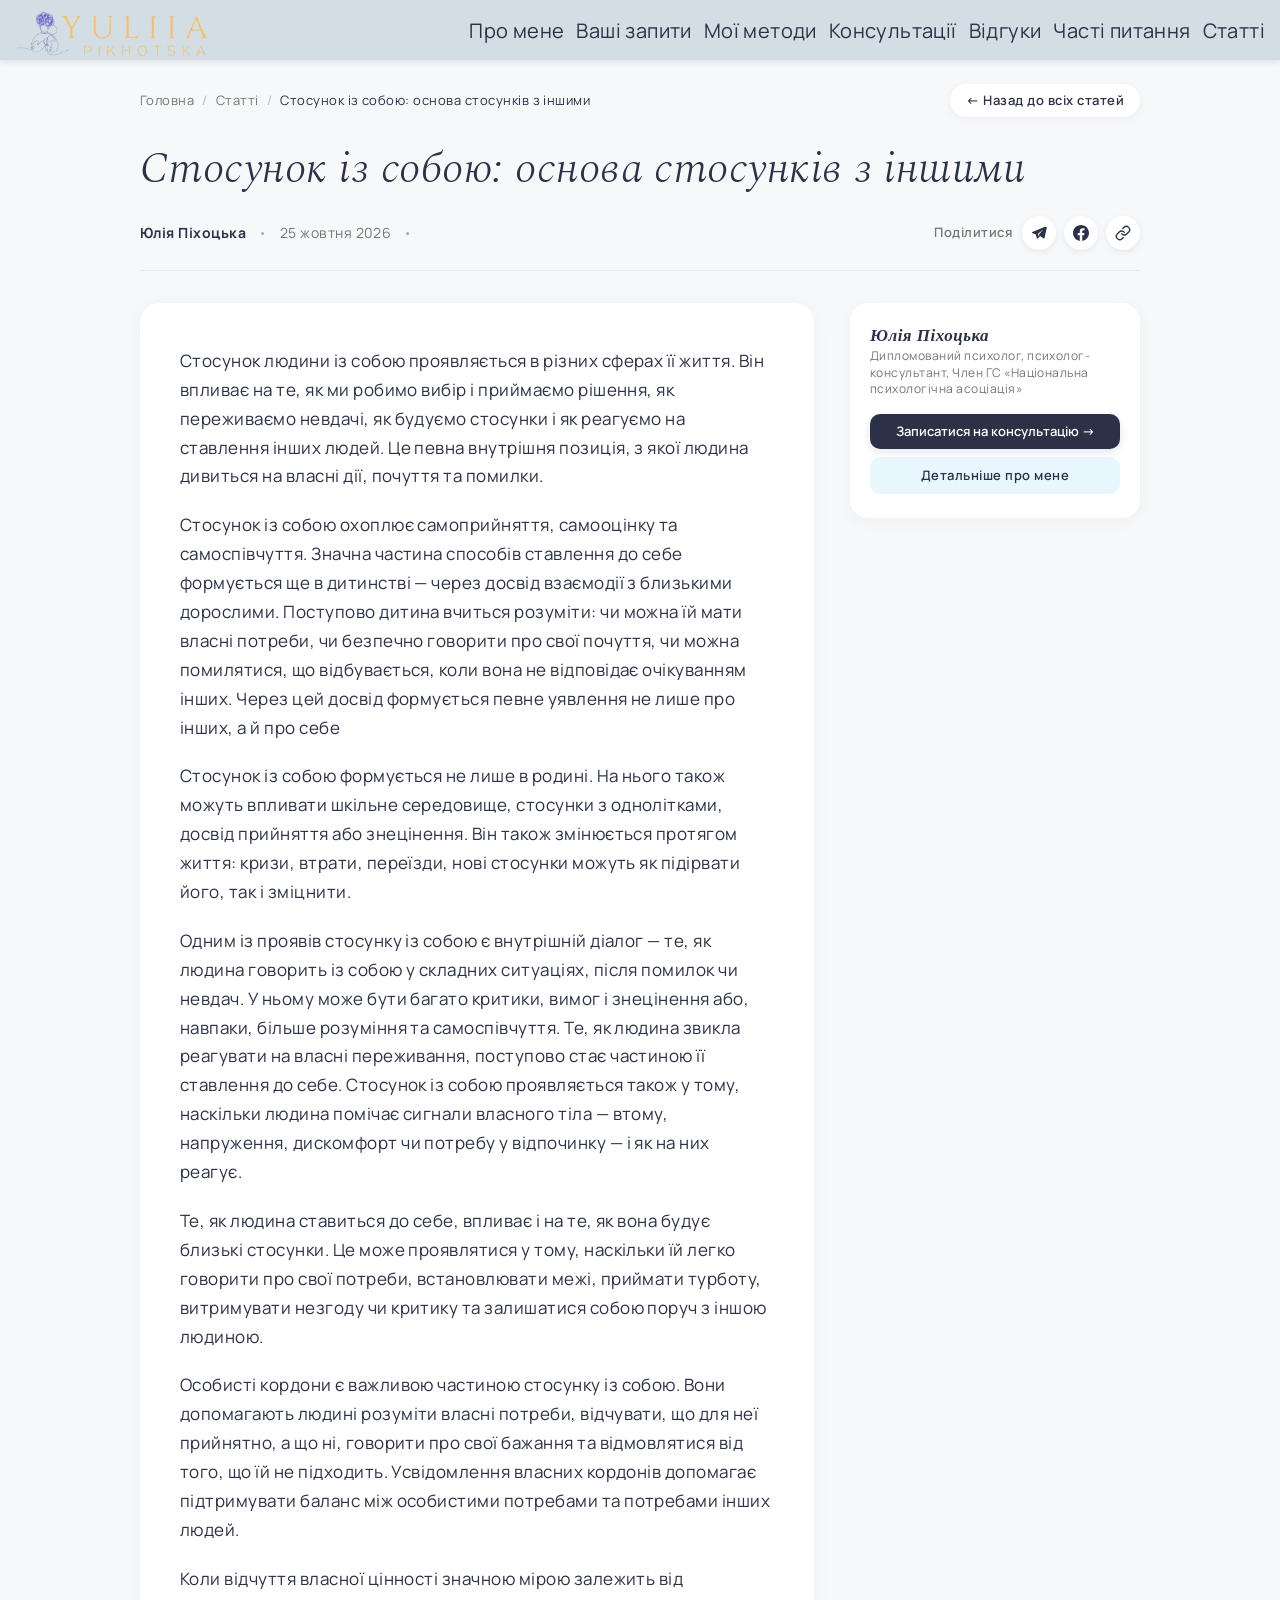
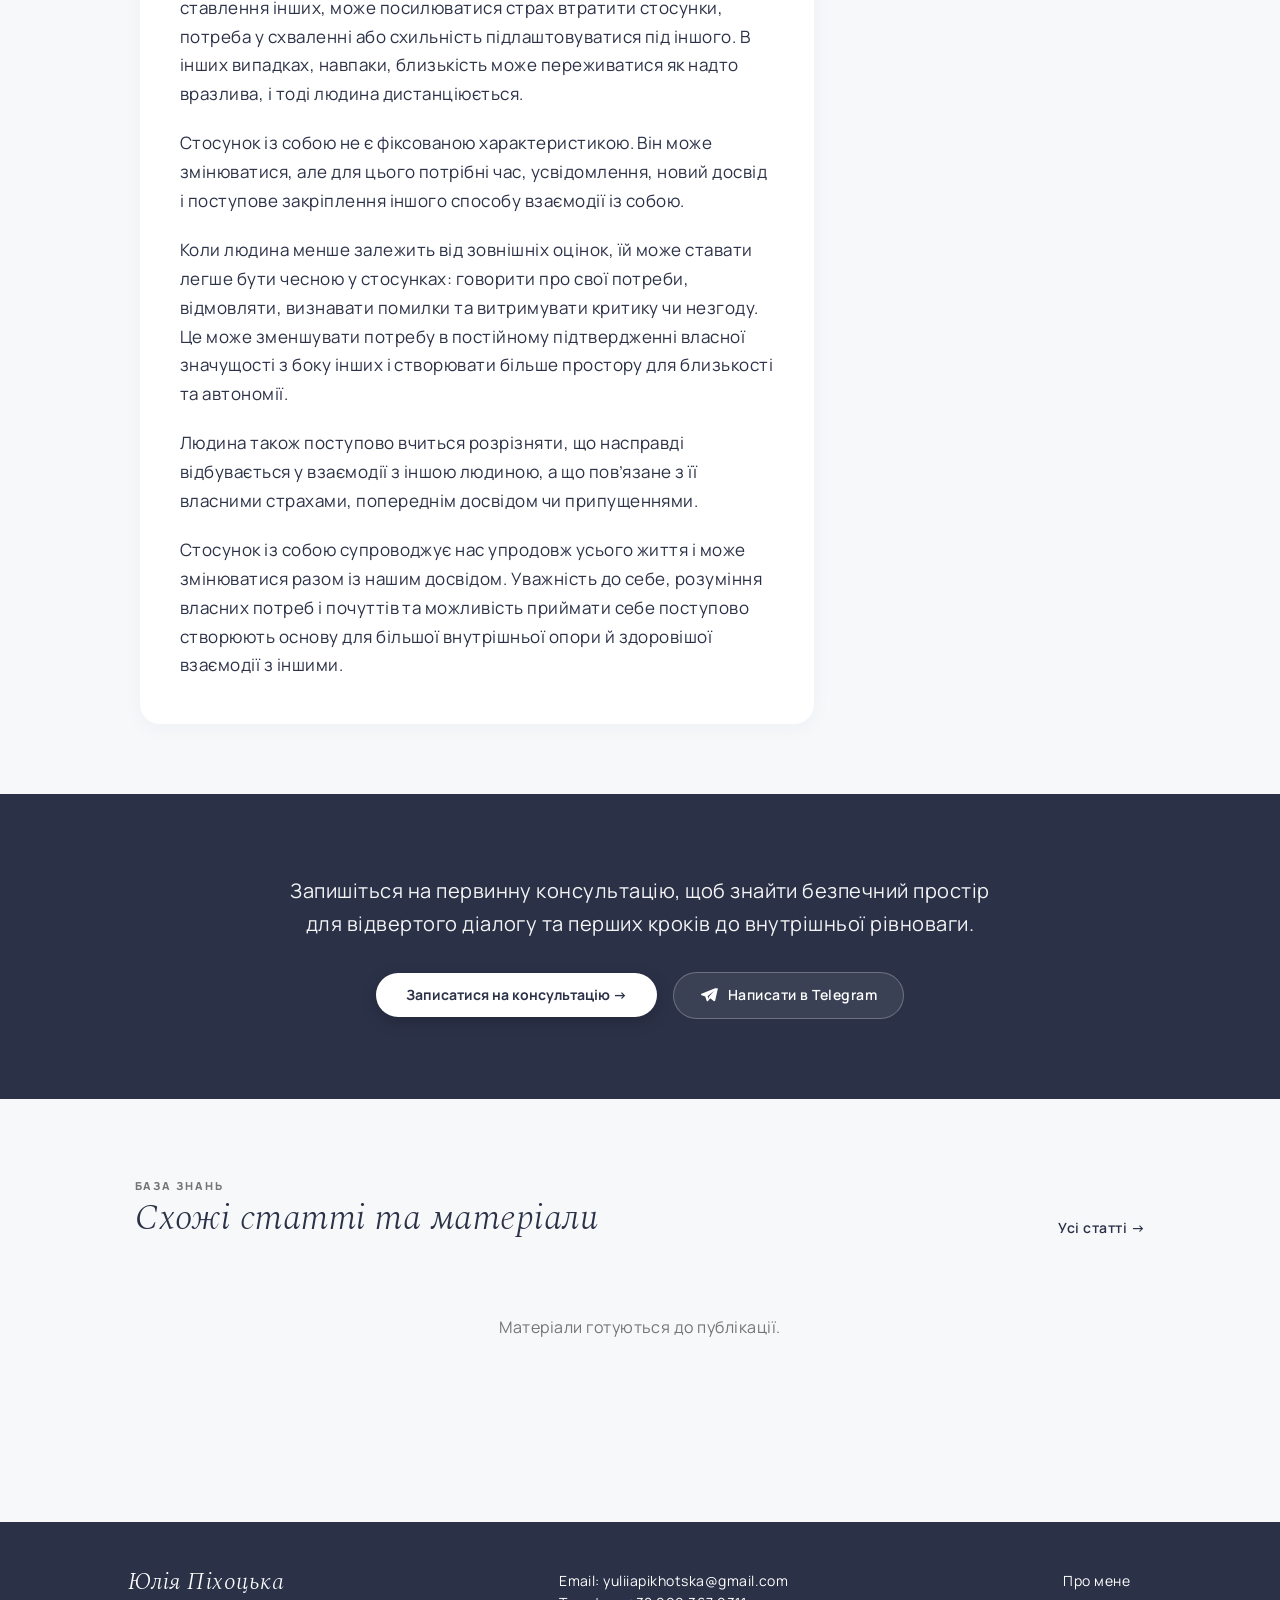
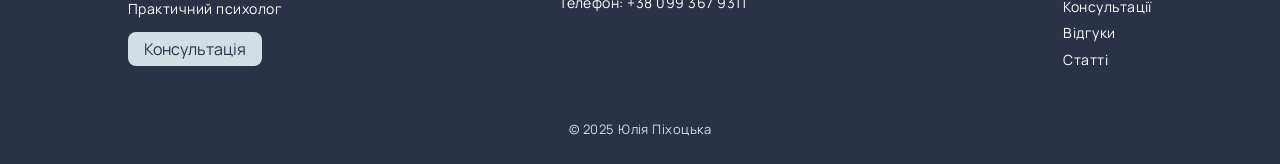
==== article.html @ 6ace75a3 "add article" ====
<!doctype html>
<html lang="uk">
  <head>
    <meta charset="UTF-8" />
    <meta http-equiv="X-UA-Compatible" content="IE=edge" />
    <meta name="viewport" content="width=device-width, initial-scale=1.0" />
    <meta name="color-scheme" content="light" />

    <title>Стаття | Психолог Юлія Піхоцька</title>
    <meta
      name="description"
      content="Корисні статті та практичні рекомендації від психолога-консультанта Юлії Піхоцької."
    />

    <link rel="icon" href="./favicon.png" />
    <link
      rel="preload"
      href="./fonts/Manrope-Regular.woff2"
      as="font"
      type="font/woff2"
      crossorigin
    />
    <link rel="stylesheet" href="./css/main.min.css?v=2" />
  </head>

  <body>
    <header class="page-header">
      <div class="container page-header__container">
        <a href="./index.html" class="logo page-header__logo">
          <picture>
            <source srcset="./images/logo.webp" type="image/webp" />
            <img src="./images/logo.png" alt="Логотип Психолог Юлія Піхоцька" height="50" />
          </picture>
        </a>
        <div class="menu-container" id="menu-container" data-menu>
          <nav class="main-nav">
            <ul class="main-nav__list">
              <li class="main-nav__item">
                <a href="./index.html#about" class="main-nav__link">Про мене</a>
              </li>
              <li class="main-nav__item">
                <a href="./index.html#requests" class="main-nav__link">Ваші запити</a>
              </li>
              <li class="main-nav__item">
                <a href="./index.html#methods" class="main-nav__link">Мої методи</a>
              </li>
              <li class="main-nav__item">
                <a href="./index.html#consultations" class="main-nav__link">Консультації</a>
              </li>
              <li class="main-nav__item">
                <a href="./index.html#reviews" class="main-nav__link">Відгуки</a>
              </li>
              <li class="main-nav__item">
                <a href="./index.html#faq" class="main-nav__link">Часті питання</a>
              </li>
              <li class="main-nav__item">
                <a href="./index.html#articles" class="main-nav__link main-nav__link--current"
                  >Статті</a
                >
              </li>
            </ul>
          </nav>
          <button type="button" class="header__contact-btn contactBtn" id="contactBtnMobile">
            Записатися на консультацію
          </button>
        </div>
      </div>
    </header>

    <main class="article-page">
      <div class="container">
        <div class="article-top-nav">
          <nav class="breadcrumbs" aria-label="Breadcrumb">
            <a href="./index.html">Головна</a>
            <span class="breadcrumbs__separator">/</span>
            <a href="./index.html#articles">Статті</a>
            <span class="breadcrumbs__separator">/</span>
            <span class="breadcrumbs__current" id="breadcrumbCurrent">Завантаження статті...</span>
          </nav>
          <a href="./index.html#articles" class="article-back-btn"> &larr; Назад до всіх статей </a>
        </div>

        <header class="article-header">
          <h1 class="article-page-title" id="articleTitle">Завантаження...</h1>

          <div class="article-header-meta">
            <div class="article-header-meta__left">
              <span class="article-header-meta__author">Юлія Піхоцька</span>
              <span class="article-header-meta__bullet" aria-hidden="true">•</span>
              <span class="article-header-meta__date" id="articleDate"></span>
              <span class="article-header-meta__bullet" aria-hidden="true">•</span>
              <span class="article-header-meta__read-time" id="articleReadTime"></span>
            </div>

            <div class="article-share">
              <span class="article-share__label">Поділитися</span>
              <div class="article-share__links">
                <a
                  href="#"
                  class="article-share__btn"
                  id="shareTelegram"
                  target="_blank"
                  rel="noopener noreferrer"
                  aria-label="Поділитися в Telegram"
                  data-tooltip="Telegram"
                >
                  <svg viewBox="0 0 32 32" fill="currentColor">
                    <path
                      d="M28.3 4.2c-.4-.4-1-.5-1.5-.3L2.7 13.8c-.6.2-.9.8-.9 1.4.1.6.5 1.1 1.1 1.3l6.4 2.2 2.5 7.6c.2.6.7 1 1.3 1 .2 0 .4 0 .6-.1.5-.2.8-.5 1-1l3.5-4.4 6.2 4.7c.3.2.7.4 1.1.4.2 0 .4 0 .6-.1.6-.3 1-.8 1-1.4l4.5-20.2c.1-.5 0-1.1-.3-1.4zm-14.7 14l11.4-9.8-9.4 11.2-.4 3.7-1.6-5.1z"
                    />
                  </svg>
                </a>
                <a
                  href="#"
                  class="article-share__btn"
                  id="shareFacebook"
                  target="_blank"
                  rel="noopener noreferrer"
                  aria-label="Поділитися у Facebook"
                  data-tooltip="Facebook"
                >
                  <svg viewBox="0 0 24 24" fill="currentColor">
                    <path
                      d="M24 12.073c0-6.627-5.373-12-12-12s-12 5.373-12 12c0 5.99 4.388 10.954 10.125 11.854v-8.385H7.078v-3.47h3.047V9.43c0-3.007 1.792-4.669 4.533-4.669 1.312 0 2.686.235 2.686.235v2.953H15.83c-1.491 0-1.956.925-1.956 1.874v2.25h3.328l-.532 3.47h-2.796v8.385C19.612 23.027 24 18.062 24 12.073z"
                    />
                  </svg>
                </a>
                <button
                  type="button"
                  class="article-share__btn"
                  id="shareCopyLink"
                  aria-label="Скопіювати посилання"
                  data-tooltip="Скопіювати посилання"
                >
                  <svg
                    viewBox="0 0 24 24"
                    fill="none"
                    stroke="currentColor"
                    stroke-width="2"
                    stroke-linecap="round"
                    stroke-linejoin="round"
                  >
                    <path d="M10 13a5 5 0 0 0 7.54.54l3-3a5 5 0 0 0-7.07-7.07l-1.72 1.71" />
                    <path d="M14 11a5 5 0 0 0-7.54-.54l-3 3a5 5 0 0 0 7.07 7.07l1.71-1.71" />
                  </svg>
                </button>
              </div>
            </div>
          </div>
        </header>

        <div class="article-hero-media" id="articleHeroMedia"></div>

        <div class="article-layout">
          <div class="article-content" id="articleBody">
            <p>Завантаження змісту...</p>
          </div>

          <aside class="article-sidebar">
            <div class="sidebar-widget sidebar-author">
              <h3 class="sidebar-author__title">Юлія Піхоцька</h3>
              <p class="sidebar-author__subtitle">
                Дипломований психолог, психолог-консультант, Член ГС «Національна психологічна
                асоціація»
              </p>
              <div class="sidebar-author__actions">
                <button type="button" class="sidebar-author__btn-primary contactBtn">
                  Записатися на консультацію &rarr;
                </button>
                <a href="./index.html#about" class="sidebar-author__btn-secondary">
                  Детальніше про мене
                </a>
              </div>
            </div>

            <div class="sidebar-widget sidebar-related">
              <h4 class="sidebar-related__heading">Вам також може бути цікаво:</h4>
              <ul class="sidebar-related__list" id="sidebarRelatedList"></ul>
            </div>
          </aside>
        </div>
      </div>

      <section class="article-cta-banner">
        <div class="container">
          <p class="article-cta-banner__text">
            Запишіться на первинну консультацію, щоб знайти безпечний простір для відвертого діалогу
            та перших кроків до внутрішньої рівноваги.
          </p>
          <div class="article-cta-banner__actions">
            <button type="button" class="article-cta-banner__btn-white contactBtn">
              Записатися на консультацію &rarr;
            </button>
            <a
              href="https://t.me/yuliiapikhotska"
              target="_blank"
              rel="noopener noreferrer"
              class="article-cta-banner__btn-telegram"
            >
              <svg viewBox="0 0 32 32">
                <path
                  d="M28.3 4.2c-.4-.4-1-.5-1.5-.3L2.7 13.8c-.6.2-.9.8-.9 1.4.1.6.5 1.1 1.1 1.3l6.4 2.2 2.5 7.6c.2.6.7 1 1.3 1 .2 0 .4 0 .6-.1.5-.2.8-.5 1-1l3.5-4.4 6.2 4.7c.3.2.7.4 1.1.4.2 0 .4 0 .6-.1.6-.3 1-.8 1-1.4l4.5-20.2c.1-.5 0-1.1-.3-1.4zm-14.7 14l11.4-9.8-9.4 11.2-.4 3.7-1.6-5.1z"
                />
              </svg>
              Написати в Telegram
            </a>
          </div>
        </div>
      </section>

      <section class="article-related-section">
        <div class="container">
          <div class="article-related-section__header">
            <div>
              <span class="article-related-section__tag">База знань</span>
              <h2 class="article-related-section__title">Схожі статті та матеріали</h2>
            </div>
            <a href="./index.html#articles" class="article-related-section__link">
              Усі статті &rarr;
            </a>
          </div>

          <div class="articles-grid" id="relatedArticlesGrid"></div>
        </div>
      </section>
    </main>

    <footer class="page-footer footer">
      <div class="footer__content">
        <div class="footer__info">
          <h2 class="footer__title">Юлія Піхоцька</h2>
          <p>Практичний психолог</p>
          <button type="button" class="contactBtn footer__btn">Консультація</button>
        </div>
        <div class="footer-contacts">
          <p>
            <span>Email: </span>
            <a target="_blank" href="mailto:yuliiapikhotska@gmail.com">yuliiapikhotska@gmail.com</a>
          </p>
          <p>
            <span>Телефон: </span>
            <a target="_blank" href="tel:+380993679311">+38 099 367 9311</a>
          </p>
        </div>
        <nav class="footer__nav">
          <ul>
            <li><a href="./index.html#about">Про мене</a></li>
            <li><a href="./index.html#consultations">Консультації</a></li>
            <li><a href="./index.html#reviews">Відгуки</a></li>
            <li><a href="./index.html#articles">Статті</a></li>
          </ul>
        </nav>
      </div>
      <div class="footer__bottom">
        <p>© 2025 Юлія Піхоцька</p>
      </div>
    </footer>

    <div class="modal is-hidden" id="contactModal">
      <div class="modal__content-wrapper">
        <span class="modal__close" id="contactClose">&times;</span>
        <form
          id="contactForm"
          class="form"
          action="https://formsubmit.co/yuliiapikhotska@gmail.com"
          method="POST"
        >
          <h2>
            Залиште, будь ласка, ваші дані. Я зв'яжусь з Вами найближчим часом для узгодження нашої
            зустрічі.
          </h2>

          <label for="name">Ім'я</label>
          <input type="text" id="name" name="name" required autofocus minlength="2" />

          <label for="tel">Телефон</label>
          <input
            type="tel"
            id="tel"
            name="tel"
            required
            pattern="^\+?\d{7,15}$"
            placeholder="+380..."
          />

          <label for="messenger">В якому месенджері вам зручно зв'язатися</label>
          <input type="text" id="messenger" name="messenger" />

          <label for="message">Повідомлення</label>
          <textarea id="message" name="message"></textarea>

          <input
            type="hidden"
            name="_subject"
            value="Нове повідомлення з сайту (зі сторінки статті)"
          />
          <input type="hidden" name="_captcha" value="false" />
          <input type="hidden" name="_template" value="table" />
          <input type="hidden" name="_next" value="https://yuliiapikhotska.com" />
          <input type="text" name="website" style="display: none" />
          <input type="hidden" id="ts" name="timestamp" />

          <button type="submit" id="contactSubmit">Відправити</button>
          <div id="formMessage" style="margin-top: 10px; color: green; display: none">
            Форма відправлена!
          </div>
        </form>
      </div>
    </div>

    <script type="module">
      import { initSingleArticlePage } from './js/articles.js';
      import './js/contactModal.js';

      document.addEventListener('DOMContentLoaded', () => {
        initSingleArticlePage();
      });
    </script>
  </body>
</html>
---- css/main.min.css ----
@font-face{font-family:"Manrope";font-style:normal;font-weight:400;src:url("../../fonts/Manrope/Manrope-Regular.woff2") format("woff2"),url("../../fonts/Manrope/Manrope-Regular.ttf") format("truetype");font-display:swap}@font-face{font-family:"Manrope";font-style:normal;font-weight:600;src:url("../../fonts/Manrope/Manrope-SemiBold.woff2") format("woff2"),url("../../fonts/Manrope/Manrope-SemiBold.ttf") format("truetype");font-display:swap}@font-face{font-family:"Manrope";font-style:normal;font-weight:700;src:url("../../fonts/Manrope/Manrope-Bold.woff2") format("woff2"),url("../../fonts/Manrope/Manrope-Bold.ttf") format("truetype");font-display:swap}@font-face{font-family:"Manrope";font-style:normal;font-weight:900;src:url("../../fonts/Manrope/Manrope-ExtraBold.woff2") format("woff2"),url("../../fonts/Manrope/Manrope-ExtraBold.ttf") format("truetype");font-display:swap}@font-face{font-family:"Spectral-LightItalic";font-style:italic;font-weight:300;src:url("../../fonts/Spectral/Spectral-LightItalic.woff2") format("woff2"),url("../../fonts/Spectral/Spectral-LightItalic.ttf") format("truetype");font-display:swap}/*! modern-normalize v1.1.0 | MIT License | https://github.com/sindresorhus/modern-normalize */*,::before,::after{box-sizing:border-box}html{-moz-tab-size:4;-o-tab-size:4;tab-size:4}html{line-height:1.15;-webkit-text-size-adjust:100%}body{margin:0}body{font-family:system-ui,-apple-system,"Segoe UI",Roboto,Helvetica,Arial,sans-serif,"Apple Color Emoji","Segoe UI Emoji"}hr{height:0;color:inherit}abbr[title]{-webkit-text-decoration:underline dotted;text-decoration:underline dotted}b,strong{font-weight:bolder}code,kbd,samp,pre{font-family:ui-monospace,SFMono-Regular,Consolas,"Liberation Mono",Menlo,monospace;font-size:1em}small{font-size:80%}sub,sup{font-size:75%;line-height:0;position:relative;vertical-align:baseline}sub{bottom:-0.25em}sup{top:-0.5em}table{text-indent:0;border-color:inherit}button,input,optgroup,select,textarea{font-family:inherit;font-size:100%;line-height:1.15;margin:0}button,select{text-transform:none}button,[type=button],[type=reset],[type=submit]{-webkit-appearance:button;-moz-appearance:button;appearance:button}::-moz-focus-inner{border-style:none;padding:0}:-moz-focusring{outline:1px dotted ButtonText}:-moz-ui-invalid{box-shadow:none}legend{padding:0}progress{vertical-align:baseline}::-webkit-inner-spin-button,::-webkit-outer-spin-button{height:auto}[type=search]{-webkit-appearance:textfield;-moz-appearance:textfield;appearance:textfield;outline-offset:-2px}::-webkit-search-decoration{-webkit-appearance:none}::-webkit-file-upload-button{-webkit-appearance:button;font:inherit}summary{display:list-item}:root{color-scheme:light;background-color:#fff;filter:none !important}body{color:#2b3147;background-color:#f6f8fa;font-family:"Manrope","Arial",sans-serif;font-size:16px;letter-spacing:.03em;box-sizing:border-box;line-height:1.3}h1,h2,h3,h4,h5,h6,p,ul{margin-top:0;margin-bottom:0}h2,h3,h4,h5,h6{font-family:"Spectral","Georgia",serif;font-weight:300;line-height:1;font-style:italic}img{display:block;max-width:100%;height:auto}section{scroll-margin-top:60px}ul,ol,li{list-style:none;margin:0;padding:0}@media(prefers-color-scheme: dark){.hero-section__title,.hero-section__subtitle{color:#fff;text-shadow:0 4px 24px rgba(42,0,0,.3)}:root{color:#fff;background-color:#333}}.section-video .consultation-prices,.main-nav__list{padding:0;margin:0;list-style:none;display:flex;gap:30px}.main-nav__link,.logo{margin-top:0;margin-bottom:0;text-decoration:none}.container{min-width:320px;max-width:100%;padding-left:15px;padding-right:15px;margin:0 auto}@media screen and (min-width: 480px){.container{width:480px}}@media screen and (min-width: 768px){.container{width:768px}}@media screen and (min-width: 1200px){.container{width:1200px}}@media screen and (min-width: 1440px){.container{width:1440px}}.logo{font-weight:700;color:#2b3147}.logo--dark{color:#2b3147}.logo--white{color:#fff}.button{display:flex;justify-content:center;align-items:center;margin:0 auto;box-shadow:0px 4px 4px rgba(0,0,0,.15);border:none;border-radius:4px;font-family:inherit;font-weight:700;font-size:16px;line-height:1.88;letter-spacing:.06em;cursor:pointer;transition:background-color 250ms cubic-bezier(0.4, 0, 0.2, 1)}.page-header{position:sticky;top:0;left:0;height:60px;background:#d3dee4;border-bottom:1px solid #d3dee4;box-shadow:0 2px 8px rgba(0,0,0,.1);z-index:100}.page-header__container{display:flex;justify-content:center;align-items:center;justify-content:space-around}@media screen and (min-width: 1200px){.page-header__container{justify-content:space-between}}.page-header__logo{padding-top:8px;padding-bottom:2px}.page-header__logo img{height:40px;width:auto}@media screen and (min-width: 768px){.page-header__logo img{height:40px}}@media screen and (min-width: 1200px){.page-header__logo img{height:52px}}@media screen and (max-width: 800px){.menu-button{border:none;background-color:rgba(0,0,0,0);z-index:2;cursor:pointer}.menu-button.is-open{position:absolute;top:10px;right:15px}.menu-button__icon-cross{display:none}.menu-button.is-open .menu-button__icon-cross{display:block}.menu-button.is-open .menu-button__icon-cross:hover{fill:#2b3147}.menu-button.is-open .menu-button__icon-burger{display:none}.menu-container{display:none;position:absolute;top:0;left:0;width:100%;z-index:1;padding:48px 40px;background-color:#fff;flex-direction:column;align-items:flex-start}.menu-container.is-open{display:flex}.menu-container .main-nav__list{flex-direction:column;margin-bottom:50px}.page-header__container{justify-content:space-between}}@media screen and (min-width: 801px){.page-header .menu-button{display:none}.menu-container{display:flex !important;display:flex;justify-content:center;align-items:center}}.main-nav__list{flex-direction:column;gap:20px;margin-bottom:200px}@media screen and (min-width: 768px){.main-nav__list{flex-direction:row;gap:12px;margin-bottom:0}}.main-nav__item{position:relative}.main-nav__link{color:#757575;font-weight:500;font-size:20px;line-height:1.17;letter-spacing:.02em;color:#2b3147}@media screen and (min-width: 768px){.main-nav__link{display:block;padding-top:16px;padding-bottom:16px;font-weight:500;font-size:14px;line-height:1.14}}@media screen and (min-width: 1200px){.main-nav__link{font-size:18px}}@media screen and (min-width: 1140px){.main-nav__link{font-size:20px}}.main-nav__link:hover,.main-nav__link:focus{text-decoration:underline}.lang-switch{display:inline-flex;margin-left:12px;border-radius:12px;overflow:hidden;border:1px solid #fff;box-shadow:0 4px 6px rgba(0,0,0,.1),0 2px 4px rgba(0,0,0,.06);font-size:.8rem;background-color:#d3dee4}.lang-switch button{flex:1;padding:4px 8px;background-color:rgba(0,0,0,0);border:none;cursor:pointer;transition:all .2s;color:#757575}.lang-switch button:hover,.lang-switch button:focus{background-color:#d3dee4;color:#fff}.lang-switch button.active{background-color:#fff;color:#d3dee4;box-shadow:inset 0 2px 4px rgba(0,0,0,.2)}.page-header__container{display:flex;align-items:center;justify-content:space-between;width:100%}@media screen and (max-width: 767.5px){.page-header__container{justify-content:space-between}}.header__contact-btn{width:100%;padding:12px 18px;margin-bottom:20px;background-color:#d3dee4;color:#2b3147;border:1px solid #d3dee4;font-size:18px;font-weight:600;text-align:center;border:none;border-radius:6px;cursor:pointer;transition:background-color .3s ease}.header__contact-btn:hover,.header__contact-btn:focus{outline:1px solid #003a79}.header__contact-btn:active{transform:translateY(0)}@media screen and (min-width: 801px){.header__contact-btn{display:none}}.section{padding-top:36px;padding-bottom:36px}.section--background{background-color:#d3dee4}@media screen and (min-width: 768px){.section{padding-top:60px;padding-bottom:60px}}@media screen and (min-width: 1440px){.section{padding-top:90px;padding-bottom:90px}}.section__title{font-family:"Spectral-LightItalic",serif;margin-bottom:12px;color:#2b3147;font-weight:300;font-style:italic;font-size:28px;line-height:1;text-align:center}@media screen and (min-width: 480px){.section__title{font-size:30px}}@media screen and (min-width: 768px){.section__title{font-size:32px}}@media screen and (min-width: 980px){.section__title{font-size:36px}}@media screen and (min-width: 1024px){.section__title{font-size:44px}}@media screen and (min-width: 1440px){.section__title{font-size:48px}}.section__title--hidden{position:absolute;white-space:nowrap;width:1px;height:1px;overflow:hidden;border:0;padding:0;clip:rect(0 0 0 0);clip-path:inset(50%);margin:-1px}.section__subtitle{margin-bottom:16px;font-size:16px;line-height:1.5;text-align:center}@media screen and (min-width: 768px){.section__subtitle{font-size:18px;margin-bottom:24px}}@media screen and (min-width: 1440px){.section__subtitle{font-size:20px;margin-bottom:32px}}.hero-section{position:relative;background-color:#d3dee4;overflow:hidden}.hero-section .container{position:relative;display:flex;flex-direction:column;align-items:center;justify-content:center;text-align:center;width:100%;margin:0 auto;padding:0}.hero-section .hero-section__content{position:static;top:auto;left:auto;transform:none;padding:1rem 1.5rem;z-index:2;width:100%;max-width:90%;text-align:center;margin:0 auto 1.5rem}.hero-section .hero-section__content .hero-section__title{font-size:1rem;font-weight:700;line-height:1.1;margin-bottom:.5rem}.hero-section .hero-section__content .hero-section__subtitle{font-family:"Manrope",sans-serif;font-size:.9rem;line-height:1.2}@media(min-width: 480px){.hero-section .hero-section__content{width:90%}.hero-section .hero-section__content .hero-section__title{font-size:1.2rem}.hero-section .hero-section__content .hero-section__subtitle{font-size:1rem}}@media(min-width: 768px){.hero-section .hero-section__content{position:absolute;top:50%;left:0%;transform:translate(0, -50%);width:55%;padding:1.5rem;text-align:left;margin:0}.hero-section .hero-section__content .hero-section__title{font-size:1.5rem;margin-bottom:1rem}.hero-section .hero-section__content .hero-section__subtitle{font-size:1rem}}@media(min-width: 1024px){.hero-section .hero-section__content{width:50%}.hero-section .hero-section__content .hero-section__title{font-size:1.75rem;margin-bottom:1rem}.hero-section .hero-section__content .hero-section__subtitle{font-size:1.25rem}}@media(min-width: 1200px){.hero-section .hero-section__content{width:45%}.hero-section .hero-section__content .hero-section__title{font-size:2rem;margin-bottom:1rem}.hero-section .hero-section__content .hero-section__subtitle{font-size:1.5rem}}@media(min-width: 1440px){.hero-section .hero-section__content{left:2%}.hero-section .hero-section__content .hero-section__title{font-size:2.8rem;margin-bottom:1rem}.hero-section .hero-section__content .hero-section__subtitle{font-size:2rem}}@media(min-width: 1920px){.hero-section .hero-section__content{width:45%;left:2%;padding:3rem}.hero-section .hero-section__content .hero-section__title{font-size:3.5rem}.hero-section .hero-section__content .hero-section__subtitle{font-size:2.5rem}}.hero-section .hero-section__image-wrapper{position:relative;max-width:100%;margin:0 auto;flex-shrink:0;z-index:1;width:100%}@media(min-width: 480px)and (max-width: 767px){.hero-section .hero-section__image-wrapper{width:480px}}.hero-section .hero-section__image-wrapper img{display:block;width:100%;height:auto;-o-object-fit:contain;object-fit:contain;transition:transform .5s ease}.hero-section .hero-section__image-wrapper:hover img{transform:scale(1.03)}@media(min-width: 768px){.hero-section .hero-section__image-wrapper img{border-radius:0}}.hero-section .hero-section__actions{display:flex;flex-direction:column;align-items:center;gap:12px;margin-top:1.5rem}@media(min-width: 768px){.hero-section .hero-section__actions{flex-direction:row;flex-wrap:wrap;justify-content:flex-start;gap:16px;margin-top:2.5rem}}.hero-section .hero-section__btn{display:inline-flex;align-items:center;justify-content:center;padding:.8rem 2rem;font-size:1rem;font-weight:700;line-height:1.2;border-radius:8px;white-space:nowrap;border:2px solid rgba(0,0,0,0);cursor:pointer;transition:all .5s ease;text-decoration:none;width:100%}@media(min-width: 768px){.hero-section .hero-section__btn{width:auto;padding:12px 24px}}.hero-section .hero-section__btn:not(.hero-section__btn--secondary){background-color:#2b3147;color:#fff;border-color:#2b3147}.hero-section .hero-section__btn:not(.hero-section__btn--secondary):hover{background-color:#003a79;border-color:#003a79}.hero-section .hero-section__btn--secondary{background-color:rgba(0,0,0,0);color:#2b3147;border-color:#2b3147}.hero-section .hero-section__btn--secondary:hover{background-color:#003a79;color:#fff;border-color:#003a79}#contactModal{display:none;position:fixed;z-index:1001;left:0;top:0;width:100%;height:100%;background-color:rgba(0,0,0,.2);justify-content:center;align-items:center}.modal.show{display:flex !important}.modal__content-wrapper{background:#fff;border-radius:10px;max-width:500px;width:90%;padding:30px;position:relative;box-shadow:0 5px 25px rgba(0,0,0,.2);max-height:90vh;overflow-y:auto}#contactClose{position:absolute;top:15px;right:20px;font-size:28px;font-weight:bold;cursor:pointer;color:#2b3147}#contactClose:hover{color:#2b3147}.form label{display:block;margin-top:15px;margin-bottom:5px;font-weight:500;color:#757575}.form input,.form textarea{display:block;width:100%;padding:10px;font-size:14px;border:1px solid #d3dee4;border-radius:6px;box-sizing:border-box;background-color:#f6f8fa;color:#2b3147}.form input:focus,.form textarea:focus{border-color:#add8fb;outline:none;background-color:#e8f6fe}.form textarea{min-height:80px;resize:vertical}.form button[type=submit]{display:block;margin:0 auto;margin-top:20px;min-width:250px;min-height:48px;padding:10px 18px;background-color:#2b3147;color:#fff;border:none;font-size:15px;border-radius:6px;cursor:pointer;transition:all .3s ease}.form button[type=submit]:hover{background-color:#add8fb;color:#2b3147}.form h2{font-size:18px;margin-bottom:20px;color:#2b3147}#goal{padding:60px 20px;text-align:center;color:#2b3147}#goal .goal-wrapper{display:flex;flex-direction:column;align-items:center;justify-content:center;gap:20px}@media screen and (min-width: 768px){#goal .goal-wrapper .goal-title{-moz-text-align-last:left;text-align-last:left}}#goal .goal-wrapper .goal-text-wrapper{padding:2rem;max-width:90%;margin:0 auto;text-align:center;backdrop-filter:blur(6px);color:#2b3147;border-radius:16px;z-index:2}#goal .goal-wrapper .goal-text{font-size:16px;line-height:1.6}#goal .goal-wrapper .goal-photo{width:100%;max-width:500px;aspect-ratio:2/3;-o-object-fit:cover;object-fit:cover;border-radius:12px;transition:opacity .6s ease,transform .3s ease}#goal .goal-wrapper .goal-photo:hover{transform:scale(1.05)}@media screen and (min-width: 768px){#goal{padding:80px 20px}#goal .goal-wrapper{flex-direction:row;align-items:center;justify-content:space-between;gap:40px}#goal .goal-wrapper .goal-text{text-align:left;font-size:18px}#goal .goal-wrapper .goal-photo{max-width:45%}}@media screen and (min-width: 1200px){#goal{padding:100px 40px}#goal .goal-wrapper{gap:60px}#goal .goal-wrapper .goal-text{font-size:20px}#goal .goal-wrapper .goal-photo{max-width:40%}}#about{color:#2b3147;text-align:center;background-color:#d3dee4}@media screen and (min-width: 768px){#about{background-size:100%}}#about .container{background:linear-gradient(#d3dee4 15%, rgba(211, 222, 228, 0) 50%),url("/images/IMG_4400.JPG");background-repeat:no-repeat;background-position:center center;background-size:cover;min-height:500px}#about p{margin-bottom:16px}#about .about-wrapper{display:flex;justify-content:center}#about .about-list{text-align:left;max-width:800px;margin:0 auto;padding:60px 0}#about .about-list__item{position:relative;background:linear-gradient(90deg, #d3dee4 30%, rgba(211, 222, 228, 0.5));backdrop-filter:blur(3px);border-left:6px solid #add8fb;padding:24px;border-radius:10px;margin-bottom:24px;box-shadow:0 2px 8px rgba(0,40,100,.05);transition:transform .25s ease,box-shadow .25s ease}#about .about-list__item .bold{font-weight:900}#about .about-list__item:hover{transform:translateY(-3px);box-shadow:0 6px 16px rgba(0,40,100,.08)}#about .about-list__item::before{content:"";position:absolute;left:15px;top:50%;transform:translateY(-50%);width:22px;height:22px;color:#d3dee4}.carousel{position:relative;overflow:hidden;width:100%;margin-top:2rem}@media screen and (min-width: 1200px){.carousel{width:80%;margin:0 auto}}.carousel__track-container{overflow:hidden}.carousel__track{display:flex;transition:transform .6s ease;padding:0}.carousel__item{flex:0 0 100%;display:flex;justify-content:center;align-items:center;padding:15px;background:rgba(211,222,228,.5);border-radius:12px}.carousel__item img{width:100%;height:auto;max-height:500px;-o-object-fit:contain;object-fit:contain;aspect-ratio:attr(width)/attr(height);border-radius:8px;transition:transform .4s ease}.carousel__item img:hover{transform:scale(1.05)}.carousel__btn{position:absolute;top:50%;transform:translateY(-50%);background:rgba(211,222,228,.5);border:none;font-size:2rem;padding:.3em .5em;cursor:pointer;border-radius:50%;z-index:2;transition:background .3s ease,transform .2s ease}.carousel__btn:hover{background:#d3dee4;transform:scale(1.1)}.carousel__btn.prev{left:10px}.carousel__btn.next{right:10px}.carousel__item{flex:0 0 100%;min-width:100%}@media(min-width: 980px){.carousel__item{flex:0 0 50%}}@media(min-width: 1440px){.carousel__item{flex:0 0 33.33%}}#requests{color:#2b3147;text-align:center}#requests .container{margin:0 auto;padding:0 20px}#requests .requests-list{display:grid;grid-template-columns:1fr;gap:18px;text-align:left;max-width:900px;margin:0 auto}@media screen and (min-width: 900px){#requests .requests-list{grid-template-columns:1fr 1fr;gap:20px 24px}}#requests .requests-list__item{position:relative;background:hsla(0,0%,100%,.75);border-left:6px solid #add8fb;padding:18px 20px;border-radius:10px;box-shadow:0 2px 8px rgba(0,40,100,.1);transition:transform .25s ease,box-shadow .25s ease;display:flex;align-items:center;width:100%;max-width:450px;min-height:60px;margin:0 auto}#requests .requests-list__item:hover{transform:translateY(-3px);box-shadow:0 6px 16px rgba(0,40,100,.08)}#requests .requests-list__item .requests-list__icon{position:absolute;left:15px;top:50%;transform:translateY(-50%)}#requests .requests-list__item .requests-list__inscription{font-size:16px;line-height:1.6;color:#2b3147}#methods{color:#fff;background-color:#2b3147;text-align:center}#methods .container{max-width:900px;margin:0 auto;padding:0 20px}#methods .section__title{color:#fff}#methods .methods-list{display:grid;grid-template-columns:1fr;gap:18px;text-align:left;max-width:900px;margin:0 auto}@media screen and (min-width: 900px){#methods .methods-list{grid-template-columns:1fr 1fr;gap:20px 24px}}#methods .methods-list__item{position:relative;display:flex;align-items:center;gap:14px;background:#fff;border-left:6px solid #add8fb;padding:18px 20px;border-radius:10px;box-shadow:0 2px 8px rgba(0,40,100,.05);transition:transform .25s ease,box-shadow .25s ease;width:100%;max-width:450px;margin:0 auto}#methods .methods-list__item:hover{transform:translateY(-3px);box-shadow:0 6px 16px rgba(0,40,100,.08)}#methods .methods-list__item span{font-size:16px;line-height:1.6;color:#2b3147}.section-video{text-align:center;padding:60px 0}.section-video .video-wrapper{max-width:900px;margin:0 auto 40px;border-radius:12px;overflow:hidden;box-shadow:0 6px 18px rgba(0,0,0,.1)}.section-video .video-wrapper iframe{width:100%;height:500px;border:none}.section-video .consultation-block{max-width:700px;margin:0 auto}.section-video .consultation-prices{display:flex;flex-direction:column;gap:12px}.section-video .consultation-prices__item{display:flex;justify-content:space-between;border-radius:10px;padding:8px 12px;font-size:18px;transition:all .3s ease}.section-video .consultation-prices__item span{color:#2b3147}.section-video .consultation-prices__item strong{color:#2b3147;font-size:20px}@media screen and (max-width: 768px){.section-video .video-wrapper iframe{height:300px}.section-video .consultation-title{font-size:28px !important}.section-video .consultation-prices__item{flex-direction:column;align-items:center;text-align:center;gap:8px}}.contact-box{margin:40px auto;border-radius:12px;text-align:center}.contact-box .contact-text{font-size:20px;font-weight:700;margin-bottom:20px}.contact-box .contactBtn{display:inline-flex;align-items:center;width:100%;max-width:280px;min-height:60px;gap:8px;margin:0 auto 20px;padding:12px 20px;background:linear-gradient(180deg, #ffffff 0%, #d3dee4 50%, #ffffff 100%);color:#2b3147;font-size:14px;font-weight:700;text-align:center;border:1px solid #2b3147;border-radius:8px;cursor:pointer;transition:background .3s ease,color .3s ease}.contact-box .contactBtn:hover{background:#003a79;color:#fff}@media screen and (min-width: 480px){.contact-box .contactBtn{max-width:350px;font-size:18px}}@media screen and (min-width: 768px){.contact-box .contactBtn{max-width:350px;font-size:18px}}@media screen and (min-width: 1440px){.contact-box .contactBtn{margin-bottom:30px}}.contact-box .contact-links{display:flex;flex-direction:column;gap:8px}@media screen and (min-width: 1200px){.contact-box .contact-links{flex-direction:row;justify-content:center;gap:20px}}.contact-box .contact-link{display:flex;align-items:center;justify-content:flex-start;width:100%;max-width:280px;gap:8px;margin:10px auto;padding:12px;border-radius:8px;font-size:16px;font-weight:700;text-decoration:none;color:#fff;transition:all .3s ease}@media screen and (min-width: 480px){.contact-box .contact-link{max-width:350px;font-size:18px}}@media screen and (min-width: 768px){.contact-box .contact-link{padding:12px 20px;font-size:18px;max-width:350px}}@media screen and (min-width: 1440px){.contact-box .contact-link{margin:0}}.contact-box .contact-link.whatsapp{background:#25d366}.contact-box .contact-link.whatsapp:hover{background:#1da851}.contact-box .contact-link.telegram{background:#08c}.contact-box .contact-link.telegram:hover{background:#0077b3}.contact-box .contact-link.phone{background:#4a6fa5}.contact-box .contact-link.phone:hover{background:#3a5782}.contact-box .contact-link.instagram{background:linear-gradient(135deg, #a85ca8, #d76d77, #f3a183)}.contact-box .contact-link.instagram:hover{filter:brightness(1.08)}.youtube-facade{position:relative;width:100%;max-width:800px;margin:0 auto 60px;cursor:pointer;overflow:hidden;border-radius:12px;background:#2b3147}.youtube-facade img{width:100%;height:auto;display:block;filter:brightness(0.8);transition:filter .3s}.youtube-facade:hover img{filter:brightness(1)}.youtube-wrapper{position:relative;width:100%;padding-top:56.25%;overflow:hidden}.youtube-wrapper img,.youtube-wrapper iframe{position:absolute;top:0;left:0;width:100%;height:100%;-o-object-fit:cover;object-fit:cover}.play-button{position:absolute;top:50%;left:50%;transform:translate(-50%, -50%);font-size:2rem;background:rgba(0,0,0,.5);border:none;color:#fff;cursor:pointer;border-radius:50%;padding:.5rem .7rem}.play-button:hover{background:#d3dee4;color:#2b3147}.section-reviews{background-color:#2b3147}.section-reviews .section__title{color:#fff}.reviews-carousel{position:relative;overflow:hidden;width:100%;max-width:700px;margin:0 auto}.reviews-carousel .reviews-track{display:flex;transition:transform .6s ease;transform:translateX(0)}.reviews-carousel .review-card{display:flex;justify-content:center;align-items:center;flex:0 0 100%;height:360px;padding:12px;text-align:center;color:#fff;border-radius:10px;overflow:hidden;box-shadow:0 4px 8px rgba(0,0,0,.1)}@media(min-width: 420px){.reviews-carousel .review-card{height:300px}}.reviews-carousel .review-card__text{display:block;margin:0 auto;width:95%;font-size:16px;font-style:italic;margin-bottom:10px;line-height:1.2}@media(min-width: 420px){.reviews-carousel .review-card__text{width:360px}}@media(min-width: 768px){.reviews-carousel .review-card__text{width:420px;font-size:18px}}.reviews-carousel .nav{position:absolute;bottom:2%;transform:translateY(-50%);background:rgba(0,0,0,.4);color:#fff;border:none;font-size:2rem;cursor:pointer;padding:5px 10px;border-radius:5px;transition:background .3s}@media(min-width: 768px){.reviews-carousel .nav{top:50%;bottom:auto;transform:translateY(-50%)}}.reviews-carousel .nav:hover{background:rgba(0,0,0,.7)}.reviews-carousel .nav.prev{left:10px}.reviews-carousel .nav.next{right:10px}.reviews-carousel .pagination{display:flex;justify-content:center;margin-top:15px;gap:8px}.reviews-carousel .pagination .dot{width:10px;height:10px;border-radius:50%;background:#ccc;cursor:pointer;transition:background .3s}.reviews-carousel .pagination .dot.active{background:#333}@media screen and (min-width: 1200px){.section-faq .container{display:flex;justify-content:center;align-items:center;display:flex;flex-direction:row}}.accordion{max-width:800px;margin:0 auto;text-align:left}.accordion-item{border-bottom:1px solid #d3dee4}.accordion-header{display:flex;align-items:center;width:100%;text-align:left;padding:20px 24px;font-size:18px;font-weight:700;background:#f6f8fa;border:none;outline:none;cursor:pointer;transition:background-color .3s ease,color .3s ease}.accordion-header:hover{background:#2b3147;color:#d3dee4}.accordion-header:hover .icon-plus{color:#d3dee4}.accordion-content{max-height:0;overflow:hidden;transition:max-height .3s ease;padding:0 20px;background:#f6f8fa}.accordion-content p{margin:15px 0;font-size:16px;line-height:1.5;padding:8px}.icon-plus{display:inline-block;font-size:50px;text-align:center;color:#2b3147;margin-right:12px}.section-articles{background-color:#e8f6fe;padding:60px 0 70px}@media screen and (min-width: 768px){.section-articles{padding:80px 0 90px}}.articles-badge-wrap{text-align:center;margin-bottom:40px}@media screen and (min-width: 768px){.articles-badge-wrap{margin-bottom:50px}}.articles-badge{display:inline-block;background:#fff;padding:12px 36px;border-radius:40px;box-shadow:0 4px 18px rgba(43,49,71,.05);margin-bottom:16px}.articles-badge__title{font-family:"Spectral-LightItalic","Spectral",serif;font-style:italic;font-weight:300;font-size:26px;color:#2b3147;margin:0;line-height:1.1}@media screen and (min-width: 768px){.articles-badge__title{font-size:32px}}.articles-subtitle{max-width:680px;margin:0 auto;font-size:15px;line-height:1.55;color:#757575;text-align:center;padding:0 15px}@media screen and (min-width: 768px){.articles-subtitle{font-size:16px}}.articles-grid{display:grid;gap:28px;margin-bottom:44px}.articles-grid--single{grid-template-columns:1fr;max-width:440px;margin-left:auto;margin-right:auto}.articles-grid--two{grid-template-columns:1fr;max-width:880px;margin-left:auto;margin-right:auto}@media screen and (min-width: 768px){.articles-grid--two{grid-template-columns:repeat(2, 1fr)}}.articles-grid--three{grid-template-columns:1fr}@media screen and (min-width: 680px){.articles-grid--three{grid-template-columns:repeat(2, 1fr)}}@media screen and (min-width: 1024px){.articles-grid--three{grid-template-columns:repeat(3, 1fr)}}.article-card{position:relative;background:#fff;border-radius:20px;overflow:hidden;display:flex;flex-direction:column;box-shadow:0 6px 20px rgba(43,49,71,.05);transition:transform .3s cubic-bezier(0.25, 0.8, 0.25, 1),box-shadow .3s ease;height:100%}.article-card:hover{transform:translateY(-6px);box-shadow:0 14px 30px rgba(43,49,71,.12)}.article-card:hover .article-card__arrow{background:#2b3147;color:#fff;transform:translateX(3px)}.article-card:hover .article-card__image-wrap img{transform:scale(1.04)}.article-card__link-overlay{position:absolute;inset:0;z-index:2}.article-card__image-wrap{position:relative;width:100%;aspect-ratio:16/10;overflow:hidden;background:#d3dee4}.article-card__image-wrap img{width:100%;height:100%;-o-object-fit:cover;object-fit:cover;display:block;transition:transform .5s ease}.article-card__image-wrap--placeholder{background:linear-gradient(135deg, #d3dee4 0%, #e8f6fe 100%)}.article-card__placeholder{width:100%;height:100%;background:linear-gradient(135deg, #d3dee4 0%, #e8f6fe 100%)}.article-card__body{padding:24px;display:flex;flex-direction:column;flex-grow:1}.article-card__meta{display:flex;align-items:center;gap:8px;font-size:13px;color:#757575;margin-bottom:12px}.article-card__bullet{opacity:.6}.article-card__title{font-family:"Spectral-LightItalic","Spectral",serif;font-style:italic;font-weight:300;font-size:21px;line-height:1.35;color:#2b3147;margin:0 0 12px;display:-webkit-box;-webkit-line-clamp:3;line-clamp:3;-webkit-box-orient:vertical;overflow:hidden}.article-card__excerpt{font-size:14px;line-height:1.55;color:#757575;margin:0 0 20px;flex-grow:1;display:-webkit-box;-webkit-line-clamp:4;line-clamp:4;-webkit-box-orient:vertical;overflow:hidden}.article-card__footer{display:flex;align-items:center;justify-content:space-between;padding-top:16px;border-top:1px solid rgba(211,222,228,.5);margin-top:auto}.article-card__cta{font-size:11px;font-weight:700;letter-spacing:.08em;text-transform:uppercase;color:#2b3147}.article-card__arrow{display:inline-flex;align-items:center;justify-content:center;width:32px;height:32px;border-radius:50%;background:#e8f6fe;color:#2b3147;transition:background .25s,color .25s,transform .25s}.article-card__arrow svg{width:14px;height:14px}.articles-action{text-align:center}.articles-all-btn{display:inline-flex;align-items:center;justify-content:center;background:#fff;color:#2b3147;font-size:12px;font-weight:700;letter-spacing:.08em;text-transform:uppercase;padding:14px 38px;border-radius:30px;border:1px solid #d3dee4;box-shadow:0 4px 16px rgba(43,49,71,.05);text-decoration:none;transition:all .3s ease}.articles-all-btn:hover{background:#2b3147;color:#fff;box-shadow:0 6px 20px rgba(43,49,71,.15);transform:translateY(-2px)}.articles-empty{text-align:center;padding:40px;color:#757575;font-size:16px}.article-page{background-color:#f6f8fa;padding-top:24px}.article-page>.container{width:100%;max-width:760px;padding-left:16px;padding-right:16px;margin-left:auto;margin-right:auto}@media screen and (min-width: 768px){.article-page>.container{padding-left:20px;padding-right:20px}}@media screen and (min-width: 1200px){.article-page>.container{max-width:1040px}}@media screen and (min-width: 1440px){.article-page>.container{max-width:1200px;padding-left:24px;padding-right:24px}}.article-top-nav{display:flex;align-items:center;justify-content:space-between;gap:16px;margin-bottom:24px;flex-wrap:wrap}.breadcrumbs{display:flex;align-items:center;flex-wrap:wrap;gap:8px;font-size:13px;color:#757575}.breadcrumbs a{color:#757575;text-decoration:none;transition:color .2s}.breadcrumbs a:hover{color:#2b3147;text-decoration:underline}.breadcrumbs__separator{opacity:.5}.breadcrumbs__current{color:#2b3147;font-weight:500;max-width:320px;white-space:nowrap;overflow:hidden;text-overflow:ellipsis}@media screen and (min-width: 768px){.breadcrumbs__current{max-width:500px}}.article-back-btn{display:inline-flex;align-items:center;gap:6px;background:#fff;color:#2b3147;font-size:13px;font-weight:600;padding:8px 16px;border-radius:20px;text-decoration:none;box-shadow:0 2px 8px rgba(43,49,71,.05);transition:all .2s ease}.article-back-btn:hover{background:#e8f6fe;transform:translateX(-3px)}.article-header{margin-bottom:32px}.article-page-title{font-family:"Spectral-LightItalic","Spectral",serif;font-style:italic;font-weight:300;font-size:28px;line-height:1.25;color:#2b3147;margin:0 0 20px}@media screen and (min-width: 768px){.article-page-title{font-size:40px}}@media screen and (min-width: 1200px){.article-page-title{font-size:44px}}.article-header-meta{display:flex;align-items:center;justify-content:space-between;flex-wrap:wrap;gap:16px;padding-bottom:20px;border-bottom:1px solid rgba(211,222,228,.5)}.article-header-meta__left{display:flex;align-items:center;gap:12px;font-size:14px;color:#757575}.article-header-meta__author{font-weight:700;color:#2b3147}.article-header-meta__bullet{opacity:.5}.article-share{display:flex;align-items:center;gap:10px}.article-share__label{font-size:13px;font-weight:600;color:#757575}.article-share__links{display:flex;align-items:center;gap:8px}.article-share__btn{display:inline-flex;align-items:center;justify-content:center;width:34px;height:34px;border-radius:50%;background:#fff;color:#2b3147;box-shadow:0 2px 6px rgba(43,49,71,.08);text-decoration:none;border:none;cursor:pointer;position:relative;transition:transform .2s,background .2s,color .2s}.article-share__btn svg{width:16px;height:16px}.article-share__btn:hover{transform:scale(1.1);background:#2b3147;color:#fff}.article-share__btn.copied{background:#10b981;color:#fff}.article-share__btn[data-tooltip]:hover::after{content:attr(data-tooltip);position:absolute;bottom:120%;left:50%;transform:translateX(-50%);background:#2b3147;color:#fff;padding:4px 8px;border-radius:4px;font-size:11px;white-space:nowrap;pointer-events:none;z-index:10}.article-hero-media{width:100%;max-height:480px;border-radius:20px;overflow:hidden;margin-bottom:40px;box-shadow:0 8px 24px rgba(43,49,71,.06)}.article-hero-media img{width:100%;height:100%;max-height:480px;-o-object-fit:cover;object-fit:cover;display:block}.article-layout{display:block;margin-bottom:40px}@media screen and (min-width: 1200px){.article-layout{display:grid;grid-template-columns:minmax(0, 1fr) 290px;gap:36px;margin-bottom:70px}}.article-content{background:#fff;border-radius:20px;padding:24px 18px;box-shadow:0 4px 20px rgba(43,49,71,.04);font-size:15px;line-height:1.7;color:#2b3147}@media screen and (min-width: 768px){.article-content{padding:36px 32px;font-size:16px}}@media screen and (min-width: 1200px){.article-content{padding:44px 40px;font-size:17px}}.article-content p{margin-bottom:20px}.article-content p:last-child{margin-bottom:0}.article-content h2,.article-content h3,.article-content h4{font-family:"Spectral-LightItalic","Spectral",serif;font-style:italic;font-weight:300;color:#2b3147;line-height:1.3;margin-top:32px;margin-bottom:14px}.article-content h2{font-size:24px}@media screen and (min-width: 768px){.article-content h2{font-size:28px}}.article-content h3{font-size:20px}@media screen and (min-width: 768px){.article-content h3{font-size:22px}}.article-content blockquote{margin:24px 0;padding:16px 20px;background:#e8f6fe;border-left:4px solid #add8fb;border-radius:0 12px 12px 0;font-style:italic;color:#2b3147}.article-content blockquote p{margin-bottom:0}.article-content ul,.article-content ol{margin:16px 0 20px;padding-left:20px}.article-content ul li,.article-content ol li{margin-bottom:8px;line-height:1.6}.article-content ul li{list-style-type:disc}.article-content ol li{list-style-type:decimal}.article-content strong{font-weight:700;color:#2b3147}.article-sidebar{display:none}@media screen and (min-width: 1200px){.article-sidebar{display:flex;flex-direction:column;position:sticky;top:80px;gap:20px}}.sidebar-widget{background:#fff;border-radius:16px;padding:18px 20px;box-shadow:0 4px 16px rgba(43,49,71,.04)}@media screen and (min-width: 992px){.sidebar-widget{padding:24px 20px;border-radius:18px}}.sidebar-author__title{font-size:17px;font-weight:700;color:#2b3147;margin:0 0 4px}.sidebar-author__subtitle{font-size:12px;line-height:1.4;color:#757575;margin:0 0 16px}.sidebar-author__actions{display:flex;flex-direction:column;gap:8px}@media screen and (min-width: 480px)and (max-width: 991px){.sidebar-author__actions{flex-direction:row;align-items:center;gap:10px}.sidebar-author__actions .sidebar-author__btn-primary,.sidebar-author__actions .sidebar-author__btn-secondary{flex:1;margin:0}}.sidebar-author__btn-primary{display:flex;align-items:center;justify-content:center;width:100%;padding:10px 14px;background-color:#2b3147;color:#fff;font-size:13px;font-weight:600;border-radius:10px;border:none;cursor:pointer;text-decoration:none;transition:background-color .25s ease,transform .2s ease;box-shadow:0 3px 10px rgba(43,49,71,.12)}.sidebar-author__btn-primary:hover{background-color:#003a79;transform:translateY(-1px)}.sidebar-author__btn-secondary{display:flex;align-items:center;justify-content:center;width:100%;padding:10px 14px;background-color:#e8f6fe;color:#2b3147;font-size:13px;font-weight:600;border-radius:10px;border:none;cursor:pointer;text-decoration:none;transition:background-color .25s ease}.sidebar-author__btn-secondary:hover{background-color:#d3dee4}.sidebar-related__heading{font-size:16px;font-weight:700;color:#2b3147;margin:0 0 18px;padding-bottom:12px;border-bottom:1px solid rgba(211,222,228,.5)}.sidebar-related__list{display:flex;flex-direction:column;gap:16px}.sidebar-related-item .sidebar-related-link{display:block;text-decoration:none}.sidebar-related-item .sidebar-related-link:hover .sidebar-related-title{color:#003a79;text-decoration:underline}.sidebar-related-item .sidebar-related-title{display:block;font-size:14px;font-weight:600;color:#2b3147;line-height:1.4;margin-bottom:4px;transition:color .2s}.sidebar-related-item .sidebar-related-date{display:block;font-size:12px;color:#757575}.article-cta-banner{background-color:#2b3147;color:#fff;padding:60px 20px;text-align:center;position:relative;overflow:hidden}@media screen and (min-width: 768px){.article-cta-banner{padding:80px 24px}}.article-cta-banner__text{max-width:740px;margin:0 auto 32px;font-size:17px;line-height:1.65;font-weight:400;opacity:.95}@media screen and (min-width: 768px){.article-cta-banner__text{font-size:20px}}.article-cta-banner__actions{display:flex;align-items:center;justify-content:center;gap:16px;flex-wrap:wrap}.article-cta-banner__btn-white{display:inline-flex;align-items:center;justify-content:center;background:#fff;color:#2b3147;font-size:14px;font-weight:700;padding:14px 30px;border-radius:30px;border:none;cursor:pointer;text-decoration:none;box-shadow:0 4px 16px rgba(0,0,0,.2);transition:all .25s ease}.article-cta-banner__btn-white:hover{background:#e8f6fe;transform:translateY(-2px);box-shadow:0 6px 20px rgba(0,0,0,.25)}.article-cta-banner__btn-telegram{display:inline-flex;align-items:center;justify-content:center;gap:10px;background:hsla(0,0%,100%,.08);color:#fff;font-size:14px;font-weight:600;padding:13px 26px;border-radius:30px;border:1px solid hsla(0,0%,100%,.25);cursor:pointer;text-decoration:none;transition:all .25s ease}.article-cta-banner__btn-telegram svg{width:18px;height:18px;fill:currentColor}.article-cta-banner__btn-telegram:hover{background:hsla(0,0%,100%,.16);border-color:hsla(0,0%,100%,.45);transform:translateY(-2px)}.article-related-section{background-color:#f6f8fa;padding:60px 0 80px}@media screen and (min-width: 768px){.article-related-section{padding:80px 0 100px}}.article-related-section>.container{width:100%;max-width:1040px}.article-related-section__header{display:flex;align-items:flex-end;justify-content:space-between;margin-bottom:40px;flex-wrap:wrap;gap:16px}.article-related-section__tag{display:block;font-size:11px;font-weight:800;letter-spacing:.18em;text-transform:uppercase;color:#757575;margin-bottom:8px}.article-related-section__title{font-family:"Spectral-LightItalic","Spectral",serif;font-style:italic;font-weight:300;font-size:28px;color:#2b3147;margin:0}@media screen and (min-width: 768px){.article-related-section__title{font-size:36px}}.article-related-section__link{font-size:14px;font-weight:600;color:#2b3147;text-decoration:none;display:inline-flex;align-items:center;gap:4px;transition:color .2s,transform .2s}.article-related-section__link:hover{color:#003a79;transform:translateX(3px)}.footer{background-color:#2b3147;color:#fff;padding:2rem;font-size:14px;line-height:1.6;text-align:left}@media screen and (min-width: 768px){.footer{padding:3rem 0 1.5rem}}.footer__content{display:flex;flex-direction:column;gap:2rem;width:95%;margin:0 auto}@media screen and (min-width: 480px){.footer__content{width:60%}}@media screen and (min-width: 768px){.footer__content{flex-direction:row;justify-content:space-between;align-items:flex-start;width:80%}}.footer__info{max-width:250px}.footer__info .footer__title{font-family:"Spectral-LightItalic",serif;font-size:24px;font-weight:300;font-style:italic;line-height:1;margin-bottom:.25rem}.footer__info p{margin:.25rem 0}.footer a{color:#fff !important;text-decoration:none}.footer a:hover{color:#d3dee4}.footer__nav ul{display:flex;flex-direction:column;gap:.5rem}@media screen and (min-width: 768px){.footer__nav ul{gap:.25rem}}.footer__nav a{color:inherit;text-decoration:none;font-weight:500;transition:color .3s}.footer__nav a:hover{color:#d3dee4}.footer__bottom{margin-top:2rem;text-align:center;font-size:13px;color:#d3dee4;padding-top:1rem}.footer__btn{display:inline-block;padding:8px 16px;font-size:16px;font-weight:500;border-radius:8px;margin-top:8px;background-color:#d3dee4;color:#2b3147;border:none;cursor:pointer;transition:transform .3s}.footer__btn:hover{transform:scale(1.05)}.footer__btn:active{transform:scale(1.05)}@media screen and (min-width: 768px){.footer__btn{font-size:16px}}.modal{display:none;position:fixed;z-index:1000;inset:0;background-color:rgba(0,0,0,.8);justify-content:center;align-items:center;animation:fadeIn .3s ease}.modal__content{width:auto;height:auto;max-width:90vw;max-height:90vh;border-radius:12px;box-shadow:0 0 20px hsla(0,0%,100%,.2);animation:zoomIn .3s ease;-o-object-fit:contain;object-fit:contain;display:block}.modal__caption{color:#fff;text-align:center;margin-top:1rem;font-size:1.1rem}.modal__close{position:absolute;top:20px;right:30px;color:#fff;font-size:2.5rem;font-weight:bold;cursor:pointer;transition:.2s}.modal__close:hover{color:#d3dee4;transform:scale(1.2)}@keyframes fadeIn{from{opacity:0}to{opacity:1}}@keyframes zoomIn{from{transform:scale(0.8);opacity:0}to{transform:scale(1);opacity:1}}/*# sourceMappingURL=main.min.css.map */
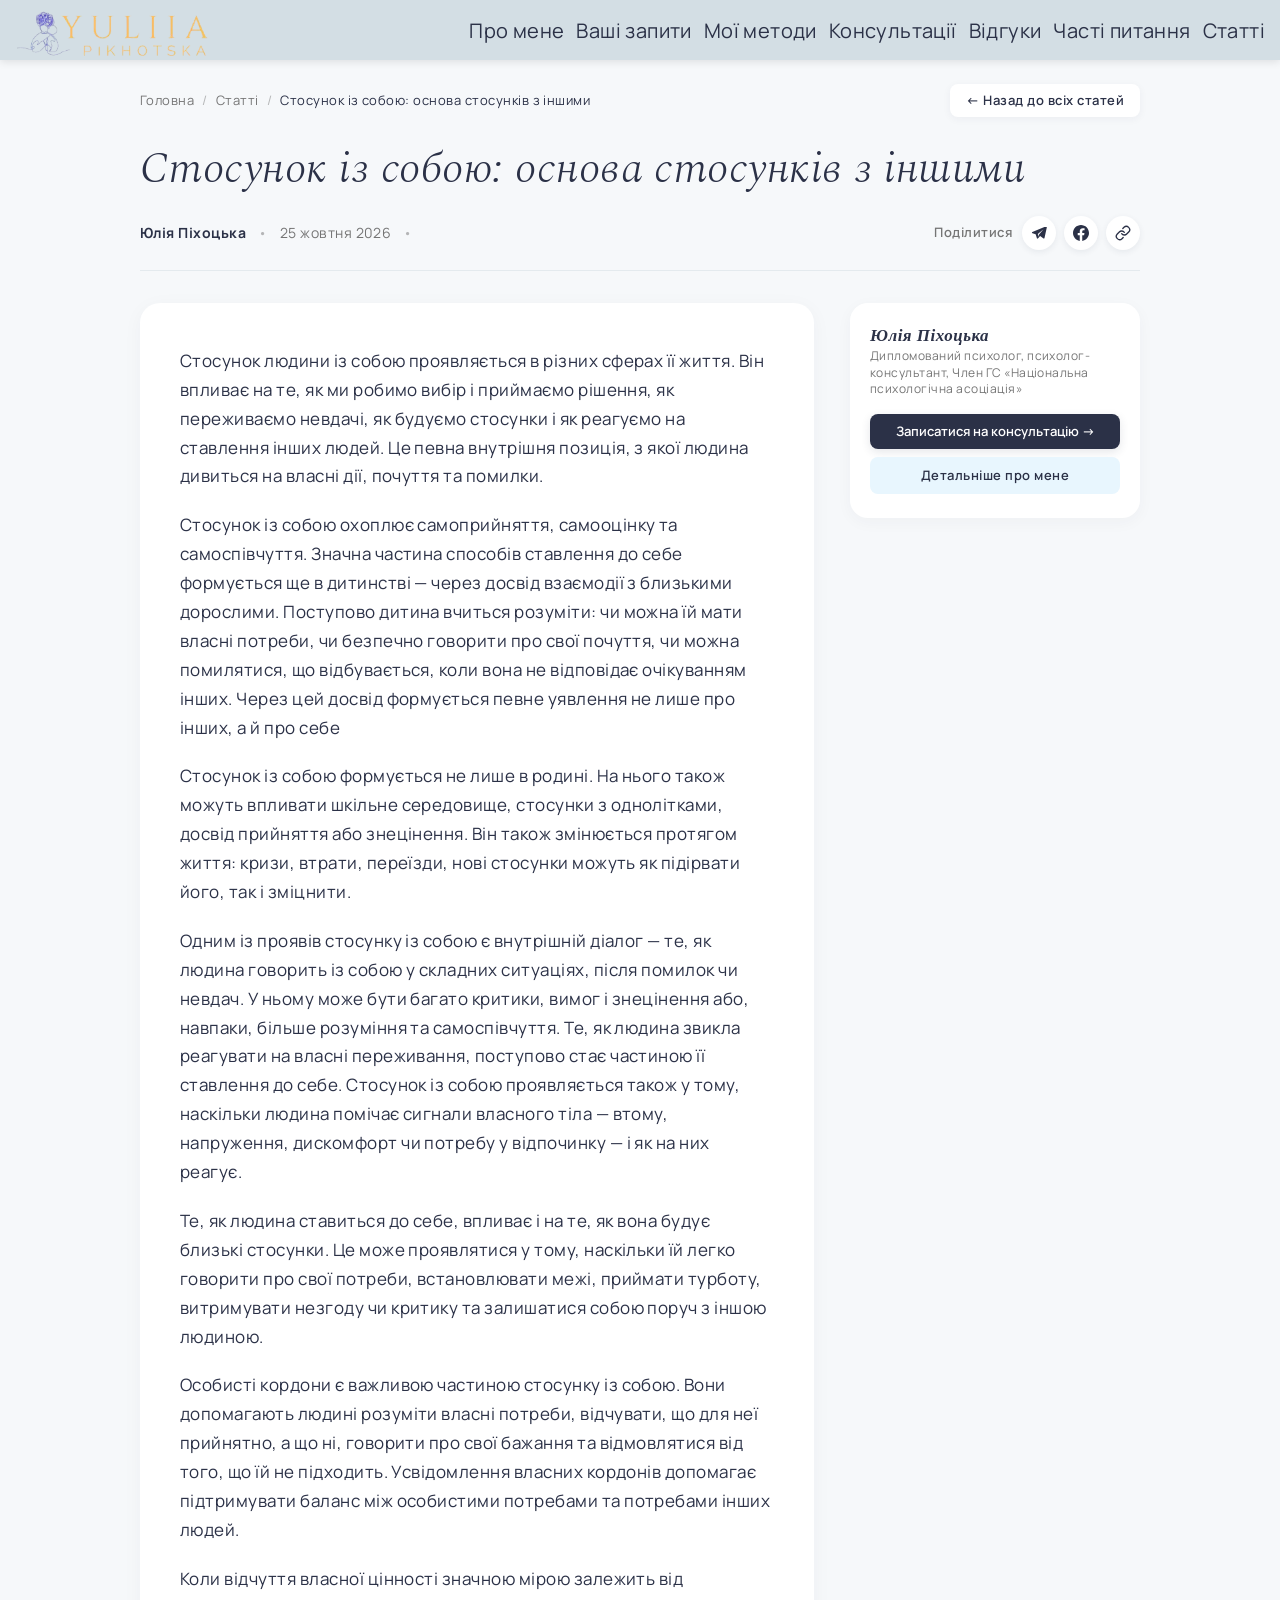
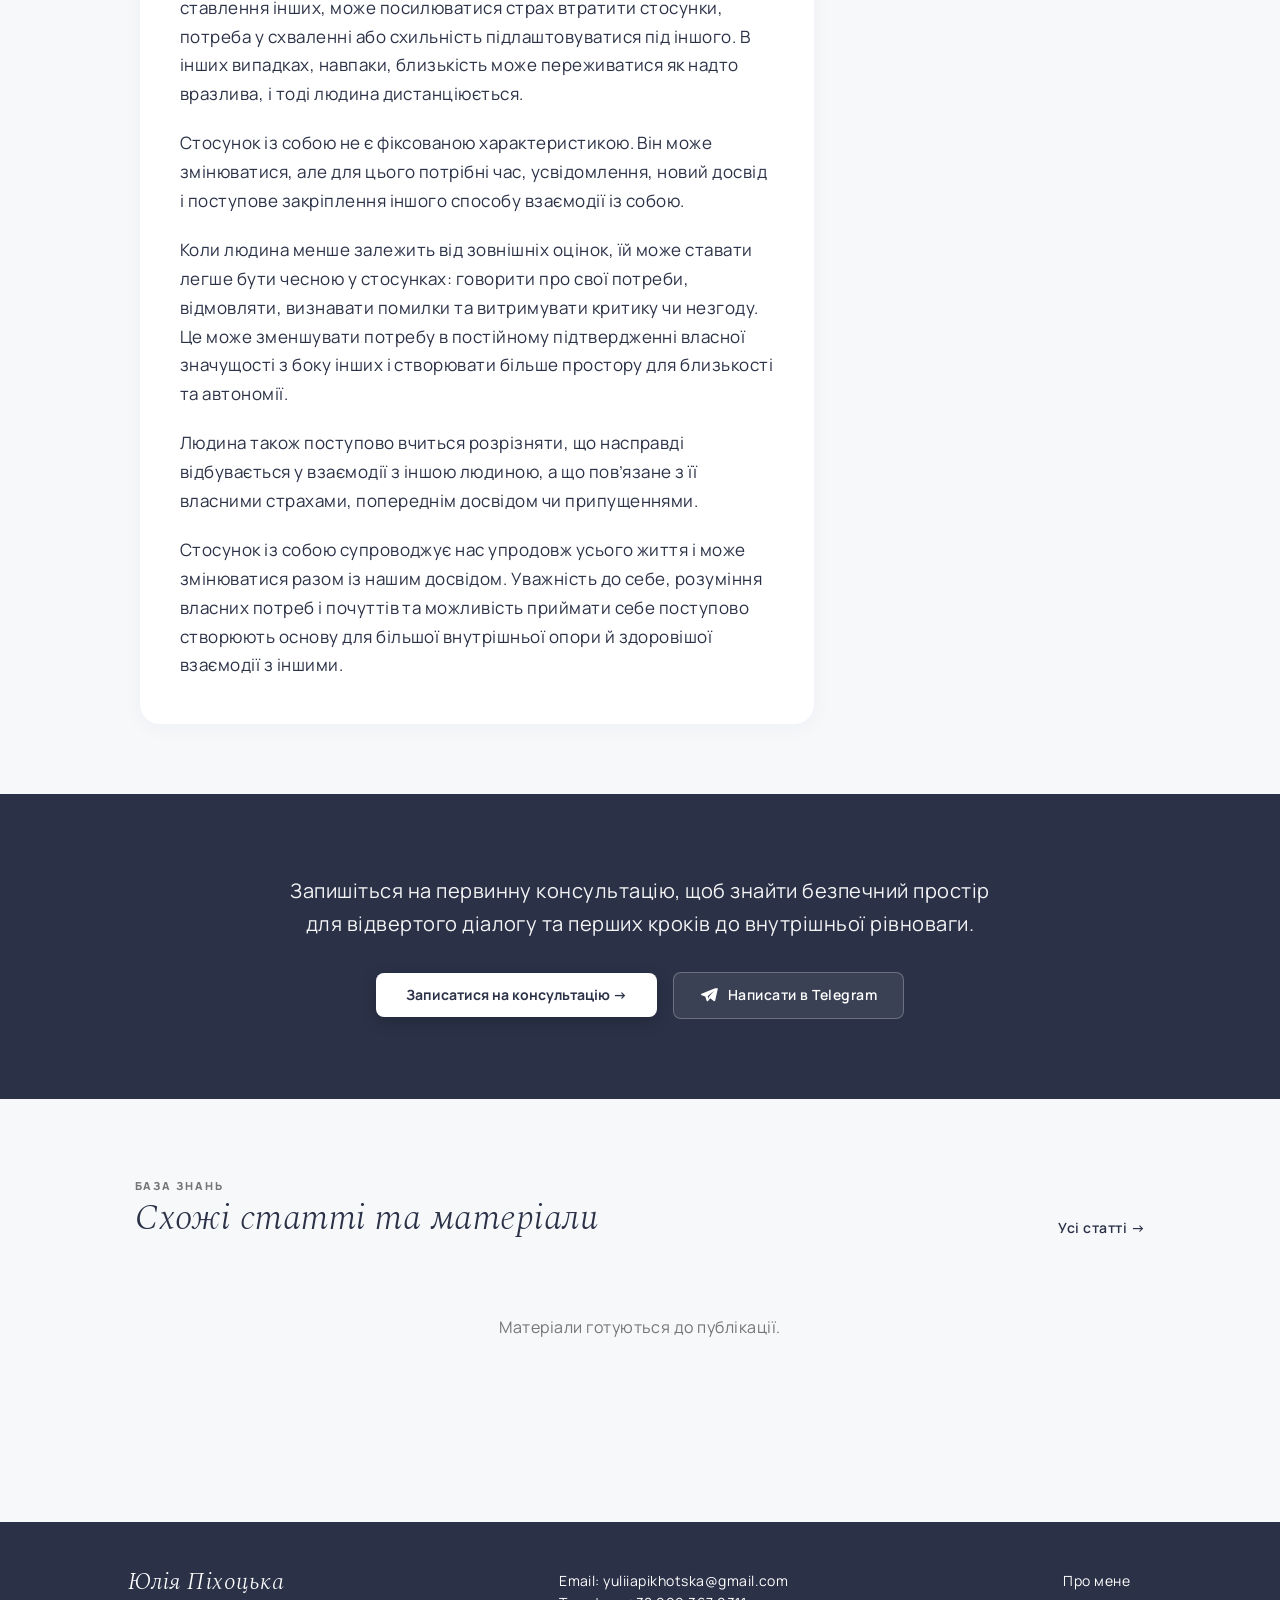
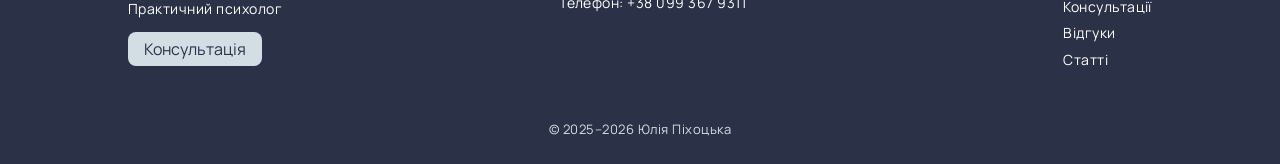
==== commit 7930a2f6: "update" ====
--- a/article.html
+++ b/article.html
@@ -252,7 +252,7 @@
         </nav>
       </div>
       <div class="footer__bottom">
-        <p>© 2025 Юлія Піхоцька</p>
+        <p>© 2025–2026 Юлія Піхоцька</p>
       </div>
     </footer>
 
--- a/css/main.min.css
+++ b/css/main.min.css
@@ -1 +1 @@
-@font-face{font-family:"Manrope";font-style:normal;font-weight:400;src:url("../../fonts/Manrope/Manrope-Regular.woff2") format("woff2"),url("../../fonts/Manrope/Manrope-Regular.ttf") format("truetype");font-display:swap}@font-face{font-family:"Manrope";font-style:normal;font-weight:600;src:url("../../fonts/Manrope/Manrope-SemiBold.woff2") format("woff2"),url("../../fonts/Manrope/Manrope-SemiBold.ttf") format("truetype");font-display:swap}@font-face{font-family:"Manrope";font-style:normal;font-weight:700;src:url("../../fonts/Manrope/Manrope-Bold.woff2") format("woff2"),url("../../fonts/Manrope/Manrope-Bold.ttf") format("truetype");font-display:swap}@font-face{font-family:"Manrope";font-style:normal;font-weight:900;src:url("../../fonts/Manrope/Manrope-ExtraBold.woff2") format("woff2"),url("../../fonts/Manrope/Manrope-ExtraBold.ttf") format("truetype");font-display:swap}@font-face{font-family:"Spectral-LightItalic";font-style:italic;font-weight:300;src:url("../../fonts/Spectral/Spectral-LightItalic.woff2") format("woff2"),url("../../fonts/Spectral/Spectral-LightItalic.ttf") format("truetype");font-display:swap}/*! modern-normalize v1.1.0 | MIT License | https://github.com/sindresorhus/modern-normalize */*,::before,::after{box-sizing:border-box}html{-moz-tab-size:4;-o-tab-size:4;tab-size:4}html{line-height:1.15;-webkit-text-size-adjust:100%}body{margin:0}body{font-family:system-ui,-apple-system,"Segoe UI",Roboto,Helvetica,Arial,sans-serif,"Apple Color Emoji","Segoe UI Emoji"}hr{height:0;color:inherit}abbr[title]{-webkit-text-decoration:underline dotted;text-decoration:underline dotted}b,strong{font-weight:bolder}code,kbd,samp,pre{font-family:ui-monospace,SFMono-Regular,Consolas,"Liberation Mono",Menlo,monospace;font-size:1em}small{font-size:80%}sub,sup{font-size:75%;line-height:0;position:relative;vertical-align:baseline}sub{bottom:-0.25em}sup{top:-0.5em}table{text-indent:0;border-color:inherit}button,input,optgroup,select,textarea{font-family:inherit;font-size:100%;line-height:1.15;margin:0}button,select{text-transform:none}button,[type=button],[type=reset],[type=submit]{-webkit-appearance:button;-moz-appearance:button;appearance:button}::-moz-focus-inner{border-style:none;padding:0}:-moz-focusring{outline:1px dotted ButtonText}:-moz-ui-invalid{box-shadow:none}legend{padding:0}progress{vertical-align:baseline}::-webkit-inner-spin-button,::-webkit-outer-spin-button{height:auto}[type=search]{-webkit-appearance:textfield;-moz-appearance:textfield;appearance:textfield;outline-offset:-2px}::-webkit-search-decoration{-webkit-appearance:none}::-webkit-file-upload-button{-webkit-appearance:button;font:inherit}summary{display:list-item}:root{color-scheme:light;background-color:#fff;filter:none !important}body{color:#2b3147;background-color:#f6f8fa;font-family:"Manrope","Arial",sans-serif;font-size:16px;letter-spacing:.03em;box-sizing:border-box;line-height:1.3}h1,h2,h3,h4,h5,h6,p,ul{margin-top:0;margin-bottom:0}h2,h3,h4,h5,h6{font-family:"Spectral","Georgia",serif;font-weight:300;line-height:1;font-style:italic}img{display:block;max-width:100%;height:auto}section{scroll-margin-top:60px}ul,ol,li{list-style:none;margin:0;padding:0}@media(prefers-color-scheme: dark){.hero-section__title,.hero-section__subtitle{color:#fff;text-shadow:0 4px 24px rgba(42,0,0,.3)}:root{color:#fff;background-color:#333}}.section-video .consultation-prices,.main-nav__list{padding:0;margin:0;list-style:none;display:flex;gap:30px}.main-nav__link,.logo{margin-top:0;margin-bottom:0;text-decoration:none}.container{min-width:320px;max-width:100%;padding-left:15px;padding-right:15px;margin:0 auto}@media screen and (min-width: 480px){.container{width:480px}}@media screen and (min-width: 768px){.container{width:768px}}@media screen and (min-width: 1200px){.container{width:1200px}}@media screen and (min-width: 1440px){.container{width:1440px}}.logo{font-weight:700;color:#2b3147}.logo--dark{color:#2b3147}.logo--white{color:#fff}.button{display:flex;justify-content:center;align-items:center;margin:0 auto;box-shadow:0px 4px 4px rgba(0,0,0,.15);border:none;border-radius:4px;font-family:inherit;font-weight:700;font-size:16px;line-height:1.88;letter-spacing:.06em;cursor:pointer;transition:background-color 250ms cubic-bezier(0.4, 0, 0.2, 1)}.page-header{position:sticky;top:0;left:0;height:60px;background:#d3dee4;border-bottom:1px solid #d3dee4;box-shadow:0 2px 8px rgba(0,0,0,.1);z-index:100}.page-header__container{display:flex;justify-content:center;align-items:center;justify-content:space-around}@media screen and (min-width: 1200px){.page-header__container{justify-content:space-between}}.page-header__logo{padding-top:8px;padding-bottom:2px}.page-header__logo img{height:40px;width:auto}@media screen and (min-width: 768px){.page-header__logo img{height:40px}}@media screen and (min-width: 1200px){.page-header__logo img{height:52px}}@media screen and (max-width: 800px){.menu-button{border:none;background-color:rgba(0,0,0,0);z-index:2;cursor:pointer}.menu-button.is-open{position:absolute;top:10px;right:15px}.menu-button__icon-cross{display:none}.menu-button.is-open .menu-button__icon-cross{display:block}.menu-button.is-open .menu-button__icon-cross:hover{fill:#2b3147}.menu-button.is-open .menu-button__icon-burger{display:none}.menu-container{display:none;position:absolute;top:0;left:0;width:100%;z-index:1;padding:48px 40px;background-color:#fff;flex-direction:column;align-items:flex-start}.menu-container.is-open{display:flex}.menu-container .main-nav__list{flex-direction:column;margin-bottom:50px}.page-header__container{justify-content:space-between}}@media screen and (min-width: 801px){.page-header .menu-button{display:none}.menu-container{display:flex !important;display:flex;justify-content:center;align-items:center}}.main-nav__list{flex-direction:column;gap:20px;margin-bottom:200px}@media screen and (min-width: 768px){.main-nav__list{flex-direction:row;gap:12px;margin-bottom:0}}.main-nav__item{position:relative}.main-nav__link{color:#757575;font-weight:500;font-size:20px;line-height:1.17;letter-spacing:.02em;color:#2b3147}@media screen and (min-width: 768px){.main-nav__link{display:block;padding-top:16px;padding-bottom:16px;font-weight:500;font-size:14px;line-height:1.14}}@media screen and (min-width: 1200px){.main-nav__link{font-size:18px}}@media screen and (min-width: 1140px){.main-nav__link{font-size:20px}}.main-nav__link:hover,.main-nav__link:focus{text-decoration:underline}.lang-switch{display:inline-flex;margin-left:12px;border-radius:12px;overflow:hidden;border:1px solid #fff;box-shadow:0 4px 6px rgba(0,0,0,.1),0 2px 4px rgba(0,0,0,.06);font-size:.8rem;background-color:#d3dee4}.lang-switch button{flex:1;padding:4px 8px;background-color:rgba(0,0,0,0);border:none;cursor:pointer;transition:all .2s;color:#757575}.lang-switch button:hover,.lang-switch button:focus{background-color:#d3dee4;color:#fff}.lang-switch button.active{background-color:#fff;color:#d3dee4;box-shadow:inset 0 2px 4px rgba(0,0,0,.2)}.page-header__container{display:flex;align-items:center;justify-content:space-between;width:100%}@media screen and (max-width: 767.5px){.page-header__container{justify-content:space-between}}.header__contact-btn{width:100%;padding:12px 18px;margin-bottom:20px;background-color:#d3dee4;color:#2b3147;border:1px solid #d3dee4;font-size:18px;font-weight:600;text-align:center;border:none;border-radius:6px;cursor:pointer;transition:background-color .3s ease}.header__contact-btn:hover,.header__contact-btn:focus{outline:1px solid #003a79}.header__contact-btn:active{transform:translateY(0)}@media screen and (min-width: 801px){.header__contact-btn{display:none}}.section{padding-top:36px;padding-bottom:36px}.section--background{background-color:#d3dee4}@media screen and (min-width: 768px){.section{padding-top:60px;padding-bottom:60px}}@media screen and (min-width: 1440px){.section{padding-top:90px;padding-bottom:90px}}.section__title{font-family:"Spectral-LightItalic",serif;margin-bottom:12px;color:#2b3147;font-weight:300;font-style:italic;font-size:28px;line-height:1;text-align:center}@media screen and (min-width: 480px){.section__title{font-size:30px}}@media screen and (min-width: 768px){.section__title{font-size:32px}}@media screen and (min-width: 980px){.section__title{font-size:36px}}@media screen and (min-width: 1024px){.section__title{font-size:44px}}@media screen and (min-width: 1440px){.section__title{font-size:48px}}.section__title--hidden{position:absolute;white-space:nowrap;width:1px;height:1px;overflow:hidden;border:0;padding:0;clip:rect(0 0 0 0);clip-path:inset(50%);margin:-1px}.section__subtitle{margin-bottom:16px;font-size:16px;line-height:1.5;text-align:center}@media screen and (min-width: 768px){.section__subtitle{font-size:18px;margin-bottom:24px}}@media screen and (min-width: 1440px){.section__subtitle{font-size:20px;margin-bottom:32px}}.hero-section{position:relative;background-color:#d3dee4;overflow:hidden}.hero-section .container{position:relative;display:flex;flex-direction:column;align-items:center;justify-content:center;text-align:center;width:100%;margin:0 auto;padding:0}.hero-section .hero-section__content{position:static;top:auto;left:auto;transform:none;padding:1rem 1.5rem;z-index:2;width:100%;max-width:90%;text-align:center;margin:0 auto 1.5rem}.hero-section .hero-section__content .hero-section__title{font-size:1rem;font-weight:700;line-height:1.1;margin-bottom:.5rem}.hero-section .hero-section__content .hero-section__subtitle{font-family:"Manrope",sans-serif;font-size:.9rem;line-height:1.2}@media(min-width: 480px){.hero-section .hero-section__content{width:90%}.hero-section .hero-section__content .hero-section__title{font-size:1.2rem}.hero-section .hero-section__content .hero-section__subtitle{font-size:1rem}}@media(min-width: 768px){.hero-section .hero-section__content{position:absolute;top:50%;left:0%;transform:translate(0, -50%);width:55%;padding:1.5rem;text-align:left;margin:0}.hero-section .hero-section__content .hero-section__title{font-size:1.5rem;margin-bottom:1rem}.hero-section .hero-section__content .hero-section__subtitle{font-size:1rem}}@media(min-width: 1024px){.hero-section .hero-section__content{width:50%}.hero-section .hero-section__content .hero-section__title{font-size:1.75rem;margin-bottom:1rem}.hero-section .hero-section__content .hero-section__subtitle{font-size:1.25rem}}@media(min-width: 1200px){.hero-section .hero-section__content{width:45%}.hero-section .hero-section__content .hero-section__title{font-size:2rem;margin-bottom:1rem}.hero-section .hero-section__content .hero-section__subtitle{font-size:1.5rem}}@media(min-width: 1440px){.hero-section .hero-section__content{left:2%}.hero-section .hero-section__content .hero-section__title{font-size:2.8rem;margin-bottom:1rem}.hero-section .hero-section__content .hero-section__subtitle{font-size:2rem}}@media(min-width: 1920px){.hero-section .hero-section__content{width:45%;left:2%;padding:3rem}.hero-section .hero-section__content .hero-section__title{font-size:3.5rem}.hero-section .hero-section__content .hero-section__subtitle{font-size:2.5rem}}.hero-section .hero-section__image-wrapper{position:relative;max-width:100%;margin:0 auto;flex-shrink:0;z-index:1;width:100%}@media(min-width: 480px)and (max-width: 767px){.hero-section .hero-section__image-wrapper{width:480px}}.hero-section .hero-section__image-wrapper img{display:block;width:100%;height:auto;-o-object-fit:contain;object-fit:contain;transition:transform .5s ease}.hero-section .hero-section__image-wrapper:hover img{transform:scale(1.03)}@media(min-width: 768px){.hero-section .hero-section__image-wrapper img{border-radius:0}}.hero-section .hero-section__actions{display:flex;flex-direction:column;align-items:center;gap:12px;margin-top:1.5rem}@media(min-width: 768px){.hero-section .hero-section__actions{flex-direction:row;flex-wrap:wrap;justify-content:flex-start;gap:16px;margin-top:2.5rem}}.hero-section .hero-section__btn{display:inline-flex;align-items:center;justify-content:center;padding:.8rem 2rem;font-size:1rem;font-weight:700;line-height:1.2;border-radius:8px;white-space:nowrap;border:2px solid rgba(0,0,0,0);cursor:pointer;transition:all .5s ease;text-decoration:none;width:100%}@media(min-width: 768px){.hero-section .hero-section__btn{width:auto;padding:12px 24px}}.hero-section .hero-section__btn:not(.hero-section__btn--secondary){background-color:#2b3147;color:#fff;border-color:#2b3147}.hero-section .hero-section__btn:not(.hero-section__btn--secondary):hover{background-color:#003a79;border-color:#003a79}.hero-section .hero-section__btn--secondary{background-color:rgba(0,0,0,0);color:#2b3147;border-color:#2b3147}.hero-section .hero-section__btn--secondary:hover{background-color:#003a79;color:#fff;border-color:#003a79}#contactModal{display:none;position:fixed;z-index:1001;left:0;top:0;width:100%;height:100%;background-color:rgba(0,0,0,.2);justify-content:center;align-items:center}.modal.show{display:flex !important}.modal__content-wrapper{background:#fff;border-radius:10px;max-width:500px;width:90%;padding:30px;position:relative;box-shadow:0 5px 25px rgba(0,0,0,.2);max-height:90vh;overflow-y:auto}#contactClose{position:absolute;top:15px;right:20px;font-size:28px;font-weight:bold;cursor:pointer;color:#2b3147}#contactClose:hover{color:#2b3147}.form label{display:block;margin-top:15px;margin-bottom:5px;font-weight:500;color:#757575}.form input,.form textarea{display:block;width:100%;padding:10px;font-size:14px;border:1px solid #d3dee4;border-radius:6px;box-sizing:border-box;background-color:#f6f8fa;color:#2b3147}.form input:focus,.form textarea:focus{border-color:#add8fb;outline:none;background-color:#e8f6fe}.form textarea{min-height:80px;resize:vertical}.form button[type=submit]{display:block;margin:0 auto;margin-top:20px;min-width:250px;min-height:48px;padding:10px 18px;background-color:#2b3147;color:#fff;border:none;font-size:15px;border-radius:6px;cursor:pointer;transition:all .3s ease}.form button[type=submit]:hover{background-color:#add8fb;color:#2b3147}.form h2{font-size:18px;margin-bottom:20px;color:#2b3147}#goal{padding:60px 20px;text-align:center;color:#2b3147}#goal .goal-wrapper{display:flex;flex-direction:column;align-items:center;justify-content:center;gap:20px}@media screen and (min-width: 768px){#goal .goal-wrapper .goal-title{-moz-text-align-last:left;text-align-last:left}}#goal .goal-wrapper .goal-text-wrapper{padding:2rem;max-width:90%;margin:0 auto;text-align:center;backdrop-filter:blur(6px);color:#2b3147;border-radius:16px;z-index:2}#goal .goal-wrapper .goal-text{font-size:16px;line-height:1.6}#goal .goal-wrapper .goal-photo{width:100%;max-width:500px;aspect-ratio:2/3;-o-object-fit:cover;object-fit:cover;border-radius:12px;transition:opacity .6s ease,transform .3s ease}#goal .goal-wrapper .goal-photo:hover{transform:scale(1.05)}@media screen and (min-width: 768px){#goal{padding:80px 20px}#goal .goal-wrapper{flex-direction:row;align-items:center;justify-content:space-between;gap:40px}#goal .goal-wrapper .goal-text{text-align:left;font-size:18px}#goal .goal-wrapper .goal-photo{max-width:45%}}@media screen and (min-width: 1200px){#goal{padding:100px 40px}#goal .goal-wrapper{gap:60px}#goal .goal-wrapper .goal-text{font-size:20px}#goal .goal-wrapper .goal-photo{max-width:40%}}#about{color:#2b3147;text-align:center;background-color:#d3dee4}@media screen and (min-width: 768px){#about{background-size:100%}}#about .container{background:linear-gradient(#d3dee4 15%, rgba(211, 222, 228, 0) 50%),url("/images/IMG_4400.JPG");background-repeat:no-repeat;background-position:center center;background-size:cover;min-height:500px}#about p{margin-bottom:16px}#about .about-wrapper{display:flex;justify-content:center}#about .about-list{text-align:left;max-width:800px;margin:0 auto;padding:60px 0}#about .about-list__item{position:relative;background:linear-gradient(90deg, #d3dee4 30%, rgba(211, 222, 228, 0.5));backdrop-filter:blur(3px);border-left:6px solid #add8fb;padding:24px;border-radius:10px;margin-bottom:24px;box-shadow:0 2px 8px rgba(0,40,100,.05);transition:transform .25s ease,box-shadow .25s ease}#about .about-list__item .bold{font-weight:900}#about .about-list__item:hover{transform:translateY(-3px);box-shadow:0 6px 16px rgba(0,40,100,.08)}#about .about-list__item::before{content:"";position:absolute;left:15px;top:50%;transform:translateY(-50%);width:22px;height:22px;color:#d3dee4}.carousel{position:relative;overflow:hidden;width:100%;margin-top:2rem}@media screen and (min-width: 1200px){.carousel{width:80%;margin:0 auto}}.carousel__track-container{overflow:hidden}.carousel__track{display:flex;transition:transform .6s ease;padding:0}.carousel__item{flex:0 0 100%;display:flex;justify-content:center;align-items:center;padding:15px;background:rgba(211,222,228,.5);border-radius:12px}.carousel__item img{width:100%;height:auto;max-height:500px;-o-object-fit:contain;object-fit:contain;aspect-ratio:attr(width)/attr(height);border-radius:8px;transition:transform .4s ease}.carousel__item img:hover{transform:scale(1.05)}.carousel__btn{position:absolute;top:50%;transform:translateY(-50%);background:rgba(211,222,228,.5);border:none;font-size:2rem;padding:.3em .5em;cursor:pointer;border-radius:50%;z-index:2;transition:background .3s ease,transform .2s ease}.carousel__btn:hover{background:#d3dee4;transform:scale(1.1)}.carousel__btn.prev{left:10px}.carousel__btn.next{right:10px}.carousel__item{flex:0 0 100%;min-width:100%}@media(min-width: 980px){.carousel__item{flex:0 0 50%}}@media(min-width: 1440px){.carousel__item{flex:0 0 33.33%}}#requests{color:#2b3147;text-align:center}#requests .container{margin:0 auto;padding:0 20px}#requests .requests-list{display:grid;grid-template-columns:1fr;gap:18px;text-align:left;max-width:900px;margin:0 auto}@media screen and (min-width: 900px){#requests .requests-list{grid-template-columns:1fr 1fr;gap:20px 24px}}#requests .requests-list__item{position:relative;background:hsla(0,0%,100%,.75);border-left:6px solid #add8fb;padding:18px 20px;border-radius:10px;box-shadow:0 2px 8px rgba(0,40,100,.1);transition:transform .25s ease,box-shadow .25s ease;display:flex;align-items:center;width:100%;max-width:450px;min-height:60px;margin:0 auto}#requests .requests-list__item:hover{transform:translateY(-3px);box-shadow:0 6px 16px rgba(0,40,100,.08)}#requests .requests-list__item .requests-list__icon{position:absolute;left:15px;top:50%;transform:translateY(-50%)}#requests .requests-list__item .requests-list__inscription{font-size:16px;line-height:1.6;color:#2b3147}#methods{color:#fff;background-color:#2b3147;text-align:center}#methods .container{max-width:900px;margin:0 auto;padding:0 20px}#methods .section__title{color:#fff}#methods .methods-list{display:grid;grid-template-columns:1fr;gap:18px;text-align:left;max-width:900px;margin:0 auto}@media screen and (min-width: 900px){#methods .methods-list{grid-template-columns:1fr 1fr;gap:20px 24px}}#methods .methods-list__item{position:relative;display:flex;align-items:center;gap:14px;background:#fff;border-left:6px solid #add8fb;padding:18px 20px;border-radius:10px;box-shadow:0 2px 8px rgba(0,40,100,.05);transition:transform .25s ease,box-shadow .25s ease;width:100%;max-width:450px;margin:0 auto}#methods .methods-list__item:hover{transform:translateY(-3px);box-shadow:0 6px 16px rgba(0,40,100,.08)}#methods .methods-list__item span{font-size:16px;line-height:1.6;color:#2b3147}.section-video{text-align:center;padding:60px 0}.section-video .video-wrapper{max-width:900px;margin:0 auto 40px;border-radius:12px;overflow:hidden;box-shadow:0 6px 18px rgba(0,0,0,.1)}.section-video .video-wrapper iframe{width:100%;height:500px;border:none}.section-video .consultation-block{max-width:700px;margin:0 auto}.section-video .consultation-prices{display:flex;flex-direction:column;gap:12px}.section-video .consultation-prices__item{display:flex;justify-content:space-between;border-radius:10px;padding:8px 12px;font-size:18px;transition:all .3s ease}.section-video .consultation-prices__item span{color:#2b3147}.section-video .consultation-prices__item strong{color:#2b3147;font-size:20px}@media screen and (max-width: 768px){.section-video .video-wrapper iframe{height:300px}.section-video .consultation-title{font-size:28px !important}.section-video .consultation-prices__item{flex-direction:column;align-items:center;text-align:center;gap:8px}}.contact-box{margin:40px auto;border-radius:12px;text-align:center}.contact-box .contact-text{font-size:20px;font-weight:700;margin-bottom:20px}.contact-box .contactBtn{display:inline-flex;align-items:center;width:100%;max-width:280px;min-height:60px;gap:8px;margin:0 auto 20px;padding:12px 20px;background:linear-gradient(180deg, #ffffff 0%, #d3dee4 50%, #ffffff 100%);color:#2b3147;font-size:14px;font-weight:700;text-align:center;border:1px solid #2b3147;border-radius:8px;cursor:pointer;transition:background .3s ease,color .3s ease}.contact-box .contactBtn:hover{background:#003a79;color:#fff}@media screen and (min-width: 480px){.contact-box .contactBtn{max-width:350px;font-size:18px}}@media screen and (min-width: 768px){.contact-box .contactBtn{max-width:350px;font-size:18px}}@media screen and (min-width: 1440px){.contact-box .contactBtn{margin-bottom:30px}}.contact-box .contact-links{display:flex;flex-direction:column;gap:8px}@media screen and (min-width: 1200px){.contact-box .contact-links{flex-direction:row;justify-content:center;gap:20px}}.contact-box .contact-link{display:flex;align-items:center;justify-content:flex-start;width:100%;max-width:280px;gap:8px;margin:10px auto;padding:12px;border-radius:8px;font-size:16px;font-weight:700;text-decoration:none;color:#fff;transition:all .3s ease}@media screen and (min-width: 480px){.contact-box .contact-link{max-width:350px;font-size:18px}}@media screen and (min-width: 768px){.contact-box .contact-link{padding:12px 20px;font-size:18px;max-width:350px}}@media screen and (min-width: 1440px){.contact-box .contact-link{margin:0}}.contact-box .contact-link.whatsapp{background:#25d366}.contact-box .contact-link.whatsapp:hover{background:#1da851}.contact-box .contact-link.telegram{background:#08c}.contact-box .contact-link.telegram:hover{background:#0077b3}.contact-box .contact-link.phone{background:#4a6fa5}.contact-box .contact-link.phone:hover{background:#3a5782}.contact-box .contact-link.instagram{background:linear-gradient(135deg, #a85ca8, #d76d77, #f3a183)}.contact-box .contact-link.instagram:hover{filter:brightness(1.08)}.youtube-facade{position:relative;width:100%;max-width:800px;margin:0 auto 60px;cursor:pointer;overflow:hidden;border-radius:12px;background:#2b3147}.youtube-facade img{width:100%;height:auto;display:block;filter:brightness(0.8);transition:filter .3s}.youtube-facade:hover img{filter:brightness(1)}.youtube-wrapper{position:relative;width:100%;padding-top:56.25%;overflow:hidden}.youtube-wrapper img,.youtube-wrapper iframe{position:absolute;top:0;left:0;width:100%;height:100%;-o-object-fit:cover;object-fit:cover}.play-button{position:absolute;top:50%;left:50%;transform:translate(-50%, -50%);font-size:2rem;background:rgba(0,0,0,.5);border:none;color:#fff;cursor:pointer;border-radius:50%;padding:.5rem .7rem}.play-button:hover{background:#d3dee4;color:#2b3147}.section-reviews{background-color:#2b3147}.section-reviews .section__title{color:#fff}.reviews-carousel{position:relative;overflow:hidden;width:100%;max-width:700px;margin:0 auto}.reviews-carousel .reviews-track{display:flex;transition:transform .6s ease;transform:translateX(0)}.reviews-carousel .review-card{display:flex;justify-content:center;align-items:center;flex:0 0 100%;height:360px;padding:12px;text-align:center;color:#fff;border-radius:10px;overflow:hidden;box-shadow:0 4px 8px rgba(0,0,0,.1)}@media(min-width: 420px){.reviews-carousel .review-card{height:300px}}.reviews-carousel .review-card__text{display:block;margin:0 auto;width:95%;font-size:16px;font-style:italic;margin-bottom:10px;line-height:1.2}@media(min-width: 420px){.reviews-carousel .review-card__text{width:360px}}@media(min-width: 768px){.reviews-carousel .review-card__text{width:420px;font-size:18px}}.reviews-carousel .nav{position:absolute;bottom:2%;transform:translateY(-50%);background:rgba(0,0,0,.4);color:#fff;border:none;font-size:2rem;cursor:pointer;padding:5px 10px;border-radius:5px;transition:background .3s}@media(min-width: 768px){.reviews-carousel .nav{top:50%;bottom:auto;transform:translateY(-50%)}}.reviews-carousel .nav:hover{background:rgba(0,0,0,.7)}.reviews-carousel .nav.prev{left:10px}.reviews-carousel .nav.next{right:10px}.reviews-carousel .pagination{display:flex;justify-content:center;margin-top:15px;gap:8px}.reviews-carousel .pagination .dot{width:10px;height:10px;border-radius:50%;background:#ccc;cursor:pointer;transition:background .3s}.reviews-carousel .pagination .dot.active{background:#333}@media screen and (min-width: 1200px){.section-faq .container{display:flex;justify-content:center;align-items:center;display:flex;flex-direction:row}}.accordion{max-width:800px;margin:0 auto;text-align:left}.accordion-item{border-bottom:1px solid #d3dee4}.accordion-header{display:flex;align-items:center;width:100%;text-align:left;padding:20px 24px;font-size:18px;font-weight:700;background:#f6f8fa;border:none;outline:none;cursor:pointer;transition:background-color .3s ease,color .3s ease}.accordion-header:hover{background:#2b3147;color:#d3dee4}.accordion-header:hover .icon-plus{color:#d3dee4}.accordion-content{max-height:0;overflow:hidden;transition:max-height .3s ease;padding:0 20px;background:#f6f8fa}.accordion-content p{margin:15px 0;font-size:16px;line-height:1.5;padding:8px}.icon-plus{display:inline-block;font-size:50px;text-align:center;color:#2b3147;margin-right:12px}.section-articles{background-color:#e8f6fe;padding:60px 0 70px}@media screen and (min-width: 768px){.section-articles{padding:80px 0 90px}}.articles-badge-wrap{text-align:center;margin-bottom:40px}@media screen and (min-width: 768px){.articles-badge-wrap{margin-bottom:50px}}.articles-badge{display:inline-block;background:#fff;padding:12px 36px;border-radius:40px;box-shadow:0 4px 18px rgba(43,49,71,.05);margin-bottom:16px}.articles-badge__title{font-family:"Spectral-LightItalic","Spectral",serif;font-style:italic;font-weight:300;font-size:26px;color:#2b3147;margin:0;line-height:1.1}@media screen and (min-width: 768px){.articles-badge__title{font-size:32px}}.articles-subtitle{max-width:680px;margin:0 auto;font-size:15px;line-height:1.55;color:#757575;text-align:center;padding:0 15px}@media screen and (min-width: 768px){.articles-subtitle{font-size:16px}}.articles-grid{display:grid;gap:28px;margin-bottom:44px}.articles-grid--single{grid-template-columns:1fr;max-width:440px;margin-left:auto;margin-right:auto}.articles-grid--two{grid-template-columns:1fr;max-width:880px;margin-left:auto;margin-right:auto}@media screen and (min-width: 768px){.articles-grid--two{grid-template-columns:repeat(2, 1fr)}}.articles-grid--three{grid-template-columns:1fr}@media screen and (min-width: 680px){.articles-grid--three{grid-template-columns:repeat(2, 1fr)}}@media screen and (min-width: 1024px){.articles-grid--three{grid-template-columns:repeat(3, 1fr)}}.article-card{position:relative;background:#fff;border-radius:20px;overflow:hidden;display:flex;flex-direction:column;box-shadow:0 6px 20px rgba(43,49,71,.05);transition:transform .3s cubic-bezier(0.25, 0.8, 0.25, 1),box-shadow .3s ease;height:100%}.article-card:hover{transform:translateY(-6px);box-shadow:0 14px 30px rgba(43,49,71,.12)}.article-card:hover .article-card__arrow{background:#2b3147;color:#fff;transform:translateX(3px)}.article-card:hover .article-card__image-wrap img{transform:scale(1.04)}.article-card__link-overlay{position:absolute;inset:0;z-index:2}.article-card__image-wrap{position:relative;width:100%;aspect-ratio:16/10;overflow:hidden;background:#d3dee4}.article-card__image-wrap img{width:100%;height:100%;-o-object-fit:cover;object-fit:cover;display:block;transition:transform .5s ease}.article-card__image-wrap--placeholder{background:linear-gradient(135deg, #d3dee4 0%, #e8f6fe 100%)}.article-card__placeholder{width:100%;height:100%;background:linear-gradient(135deg, #d3dee4 0%, #e8f6fe 100%)}.article-card__body{padding:24px;display:flex;flex-direction:column;flex-grow:1}.article-card__meta{display:flex;align-items:center;gap:8px;font-size:13px;color:#757575;margin-bottom:12px}.article-card__bullet{opacity:.6}.article-card__title{font-family:"Spectral-LightItalic","Spectral",serif;font-style:italic;font-weight:300;font-size:21px;line-height:1.35;color:#2b3147;margin:0 0 12px;display:-webkit-box;-webkit-line-clamp:3;line-clamp:3;-webkit-box-orient:vertical;overflow:hidden}.article-card__excerpt{font-size:14px;line-height:1.55;color:#757575;margin:0 0 20px;flex-grow:1;display:-webkit-box;-webkit-line-clamp:4;line-clamp:4;-webkit-box-orient:vertical;overflow:hidden}.article-card__footer{display:flex;align-items:center;justify-content:space-between;padding-top:16px;border-top:1px solid rgba(211,222,228,.5);margin-top:auto}.article-card__cta{font-size:11px;font-weight:700;letter-spacing:.08em;text-transform:uppercase;color:#2b3147}.article-card__arrow{display:inline-flex;align-items:center;justify-content:center;width:32px;height:32px;border-radius:50%;background:#e8f6fe;color:#2b3147;transition:background .25s,color .25s,transform .25s}.article-card__arrow svg{width:14px;height:14px}.articles-action{text-align:center}.articles-all-btn{display:inline-flex;align-items:center;justify-content:center;background:#fff;color:#2b3147;font-size:12px;font-weight:700;letter-spacing:.08em;text-transform:uppercase;padding:14px 38px;border-radius:30px;border:1px solid #d3dee4;box-shadow:0 4px 16px rgba(43,49,71,.05);text-decoration:none;transition:all .3s ease}.articles-all-btn:hover{background:#2b3147;color:#fff;box-shadow:0 6px 20px rgba(43,49,71,.15);transform:translateY(-2px)}.articles-empty{text-align:center;padding:40px;color:#757575;font-size:16px}.article-page{background-color:#f6f8fa;padding-top:24px}.article-page>.container{width:100%;max-width:760px;padding-left:16px;padding-right:16px;margin-left:auto;margin-right:auto}@media screen and (min-width: 768px){.article-page>.container{padding-left:20px;padding-right:20px}}@media screen and (min-width: 1200px){.article-page>.container{max-width:1040px}}@media screen and (min-width: 1440px){.article-page>.container{max-width:1200px;padding-left:24px;padding-right:24px}}.article-top-nav{display:flex;align-items:center;justify-content:space-between;gap:16px;margin-bottom:24px;flex-wrap:wrap}.breadcrumbs{display:flex;align-items:center;flex-wrap:wrap;gap:8px;font-size:13px;color:#757575}.breadcrumbs a{color:#757575;text-decoration:none;transition:color .2s}.breadcrumbs a:hover{color:#2b3147;text-decoration:underline}.breadcrumbs__separator{opacity:.5}.breadcrumbs__current{color:#2b3147;font-weight:500;max-width:320px;white-space:nowrap;overflow:hidden;text-overflow:ellipsis}@media screen and (min-width: 768px){.breadcrumbs__current{max-width:500px}}.article-back-btn{display:inline-flex;align-items:center;gap:6px;background:#fff;color:#2b3147;font-size:13px;font-weight:600;padding:8px 16px;border-radius:20px;text-decoration:none;box-shadow:0 2px 8px rgba(43,49,71,.05);transition:all .2s ease}.article-back-btn:hover{background:#e8f6fe;transform:translateX(-3px)}.article-header{margin-bottom:32px}.article-page-title{font-family:"Spectral-LightItalic","Spectral",serif;font-style:italic;font-weight:300;font-size:28px;line-height:1.25;color:#2b3147;margin:0 0 20px}@media screen and (min-width: 768px){.article-page-title{font-size:40px}}@media screen and (min-width: 1200px){.article-page-title{font-size:44px}}.article-header-meta{display:flex;align-items:center;justify-content:space-between;flex-wrap:wrap;gap:16px;padding-bottom:20px;border-bottom:1px solid rgba(211,222,228,.5)}.article-header-meta__left{display:flex;align-items:center;gap:12px;font-size:14px;color:#757575}.article-header-meta__author{font-weight:700;color:#2b3147}.article-header-meta__bullet{opacity:.5}.article-share{display:flex;align-items:center;gap:10px}.article-share__label{font-size:13px;font-weight:600;color:#757575}.article-share__links{display:flex;align-items:center;gap:8px}.article-share__btn{display:inline-flex;align-items:center;justify-content:center;width:34px;height:34px;border-radius:50%;background:#fff;color:#2b3147;box-shadow:0 2px 6px rgba(43,49,71,.08);text-decoration:none;border:none;cursor:pointer;position:relative;transition:transform .2s,background .2s,color .2s}.article-share__btn svg{width:16px;height:16px}.article-share__btn:hover{transform:scale(1.1);background:#2b3147;color:#fff}.article-share__btn.copied{background:#10b981;color:#fff}.article-share__btn[data-tooltip]:hover::after{content:attr(data-tooltip);position:absolute;bottom:120%;left:50%;transform:translateX(-50%);background:#2b3147;color:#fff;padding:4px 8px;border-radius:4px;font-size:11px;white-space:nowrap;pointer-events:none;z-index:10}.article-hero-media{width:100%;max-height:480px;border-radius:20px;overflow:hidden;margin-bottom:40px;box-shadow:0 8px 24px rgba(43,49,71,.06)}.article-hero-media img{width:100%;height:100%;max-height:480px;-o-object-fit:cover;object-fit:cover;display:block}.article-layout{display:block;margin-bottom:40px}@media screen and (min-width: 1200px){.article-layout{display:grid;grid-template-columns:minmax(0, 1fr) 290px;gap:36px;margin-bottom:70px}}.article-content{background:#fff;border-radius:20px;padding:24px 18px;box-shadow:0 4px 20px rgba(43,49,71,.04);font-size:15px;line-height:1.7;color:#2b3147}@media screen and (min-width: 768px){.article-content{padding:36px 32px;font-size:16px}}@media screen and (min-width: 1200px){.article-content{padding:44px 40px;font-size:17px}}.article-content p{margin-bottom:20px}.article-content p:last-child{margin-bottom:0}.article-content h2,.article-content h3,.article-content h4{font-family:"Spectral-LightItalic","Spectral",serif;font-style:italic;font-weight:300;color:#2b3147;line-height:1.3;margin-top:32px;margin-bottom:14px}.article-content h2{font-size:24px}@media screen and (min-width: 768px){.article-content h2{font-size:28px}}.article-content h3{font-size:20px}@media screen and (min-width: 768px){.article-content h3{font-size:22px}}.article-content blockquote{margin:24px 0;padding:16px 20px;background:#e8f6fe;border-left:4px solid #add8fb;border-radius:0 12px 12px 0;font-style:italic;color:#2b3147}.article-content blockquote p{margin-bottom:0}.article-content ul,.article-content ol{margin:16px 0 20px;padding-left:20px}.article-content ul li,.article-content ol li{margin-bottom:8px;line-height:1.6}.article-content ul li{list-style-type:disc}.article-content ol li{list-style-type:decimal}.article-content strong{font-weight:700;color:#2b3147}.article-sidebar{display:none}@media screen and (min-width: 1200px){.article-sidebar{display:flex;flex-direction:column;position:sticky;top:80px;gap:20px}}.sidebar-widget{background:#fff;border-radius:16px;padding:18px 20px;box-shadow:0 4px 16px rgba(43,49,71,.04)}@media screen and (min-width: 992px){.sidebar-widget{padding:24px 20px;border-radius:18px}}.sidebar-author__title{font-size:17px;font-weight:700;color:#2b3147;margin:0 0 4px}.sidebar-author__subtitle{font-size:12px;line-height:1.4;color:#757575;margin:0 0 16px}.sidebar-author__actions{display:flex;flex-direction:column;gap:8px}@media screen and (min-width: 480px)and (max-width: 991px){.sidebar-author__actions{flex-direction:row;align-items:center;gap:10px}.sidebar-author__actions .sidebar-author__btn-primary,.sidebar-author__actions .sidebar-author__btn-secondary{flex:1;margin:0}}.sidebar-author__btn-primary{display:flex;align-items:center;justify-content:center;width:100%;padding:10px 14px;background-color:#2b3147;color:#fff;font-size:13px;font-weight:600;border-radius:10px;border:none;cursor:pointer;text-decoration:none;transition:background-color .25s ease,transform .2s ease;box-shadow:0 3px 10px rgba(43,49,71,.12)}.sidebar-author__btn-primary:hover{background-color:#003a79;transform:translateY(-1px)}.sidebar-author__btn-secondary{display:flex;align-items:center;justify-content:center;width:100%;padding:10px 14px;background-color:#e8f6fe;color:#2b3147;font-size:13px;font-weight:600;border-radius:10px;border:none;cursor:pointer;text-decoration:none;transition:background-color .25s ease}.sidebar-author__btn-secondary:hover{background-color:#d3dee4}.sidebar-related__heading{font-size:16px;font-weight:700;color:#2b3147;margin:0 0 18px;padding-bottom:12px;border-bottom:1px solid rgba(211,222,228,.5)}.sidebar-related__list{display:flex;flex-direction:column;gap:16px}.sidebar-related-item .sidebar-related-link{display:block;text-decoration:none}.sidebar-related-item .sidebar-related-link:hover .sidebar-related-title{color:#003a79;text-decoration:underline}.sidebar-related-item .sidebar-related-title{display:block;font-size:14px;font-weight:600;color:#2b3147;line-height:1.4;margin-bottom:4px;transition:color .2s}.sidebar-related-item .sidebar-related-date{display:block;font-size:12px;color:#757575}.article-cta-banner{background-color:#2b3147;color:#fff;padding:60px 20px;text-align:center;position:relative;overflow:hidden}@media screen and (min-width: 768px){.article-cta-banner{padding:80px 24px}}.article-cta-banner__text{max-width:740px;margin:0 auto 32px;font-size:17px;line-height:1.65;font-weight:400;opacity:.95}@media screen and (min-width: 768px){.article-cta-banner__text{font-size:20px}}.article-cta-banner__actions{display:flex;align-items:center;justify-content:center;gap:16px;flex-wrap:wrap}.article-cta-banner__btn-white{display:inline-flex;align-items:center;justify-content:center;background:#fff;color:#2b3147;font-size:14px;font-weight:700;padding:14px 30px;border-radius:30px;border:none;cursor:pointer;text-decoration:none;box-shadow:0 4px 16px rgba(0,0,0,.2);transition:all .25s ease}.article-cta-banner__btn-white:hover{background:#e8f6fe;transform:translateY(-2px);box-shadow:0 6px 20px rgba(0,0,0,.25)}.article-cta-banner__btn-telegram{display:inline-flex;align-items:center;justify-content:center;gap:10px;background:hsla(0,0%,100%,.08);color:#fff;font-size:14px;font-weight:600;padding:13px 26px;border-radius:30px;border:1px solid hsla(0,0%,100%,.25);cursor:pointer;text-decoration:none;transition:all .25s ease}.article-cta-banner__btn-telegram svg{width:18px;height:18px;fill:currentColor}.article-cta-banner__btn-telegram:hover{background:hsla(0,0%,100%,.16);border-color:hsla(0,0%,100%,.45);transform:translateY(-2px)}.article-related-section{background-color:#f6f8fa;padding:60px 0 80px}@media screen and (min-width: 768px){.article-related-section{padding:80px 0 100px}}.article-related-section>.container{width:100%;max-width:1040px}.article-related-section__header{display:flex;align-items:flex-end;justify-content:space-between;margin-bottom:40px;flex-wrap:wrap;gap:16px}.article-related-section__tag{display:block;font-size:11px;font-weight:800;letter-spacing:.18em;text-transform:uppercase;color:#757575;margin-bottom:8px}.article-related-section__title{font-family:"Spectral-LightItalic","Spectral",serif;font-style:italic;font-weight:300;font-size:28px;color:#2b3147;margin:0}@media screen and (min-width: 768px){.article-related-section__title{font-size:36px}}.article-related-section__link{font-size:14px;font-weight:600;color:#2b3147;text-decoration:none;display:inline-flex;align-items:center;gap:4px;transition:color .2s,transform .2s}.article-related-section__link:hover{color:#003a79;transform:translateX(3px)}.footer{background-color:#2b3147;color:#fff;padding:2rem;font-size:14px;line-height:1.6;text-align:left}@media screen and (min-width: 768px){.footer{padding:3rem 0 1.5rem}}.footer__content{display:flex;flex-direction:column;gap:2rem;width:95%;margin:0 auto}@media screen and (min-width: 480px){.footer__content{width:60%}}@media screen and (min-width: 768px){.footer__content{flex-direction:row;justify-content:space-between;align-items:flex-start;width:80%}}.footer__info{max-width:250px}.footer__info .footer__title{font-family:"Spectral-LightItalic",serif;font-size:24px;font-weight:300;font-style:italic;line-height:1;margin-bottom:.25rem}.footer__info p{margin:.25rem 0}.footer a{color:#fff !important;text-decoration:none}.footer a:hover{color:#d3dee4}.footer__nav ul{display:flex;flex-direction:column;gap:.5rem}@media screen and (min-width: 768px){.footer__nav ul{gap:.25rem}}.footer__nav a{color:inherit;text-decoration:none;font-weight:500;transition:color .3s}.footer__nav a:hover{color:#d3dee4}.footer__bottom{margin-top:2rem;text-align:center;font-size:13px;color:#d3dee4;padding-top:1rem}.footer__btn{display:inline-block;padding:8px 16px;font-size:16px;font-weight:500;border-radius:8px;margin-top:8px;background-color:#d3dee4;color:#2b3147;border:none;cursor:pointer;transition:transform .3s}.footer__btn:hover{transform:scale(1.05)}.footer__btn:active{transform:scale(1.05)}@media screen and (min-width: 768px){.footer__btn{font-size:16px}}.modal{display:none;position:fixed;z-index:1000;inset:0;background-color:rgba(0,0,0,.8);justify-content:center;align-items:center;animation:fadeIn .3s ease}.modal__content{width:auto;height:auto;max-width:90vw;max-height:90vh;border-radius:12px;box-shadow:0 0 20px hsla(0,0%,100%,.2);animation:zoomIn .3s ease;-o-object-fit:contain;object-fit:contain;display:block}.modal__caption{color:#fff;text-align:center;margin-top:1rem;font-size:1.1rem}.modal__close{position:absolute;top:20px;right:30px;color:#fff;font-size:2.5rem;font-weight:bold;cursor:pointer;transition:.2s}.modal__close:hover{color:#d3dee4;transform:scale(1.2)}@keyframes fadeIn{from{opacity:0}to{opacity:1}}@keyframes zoomIn{from{transform:scale(0.8);opacity:0}to{transform:scale(1);opacity:1}}/*# sourceMappingURL=main.min.css.map */+@font-face{font-family:"Manrope";font-style:normal;font-weight:400;src:url("../../fonts/Manrope/Manrope-Regular.woff2") format("woff2"),url("../../fonts/Manrope/Manrope-Regular.ttf") format("truetype");font-display:swap}@font-face{font-family:"Manrope";font-style:normal;font-weight:600;src:url("../../fonts/Manrope/Manrope-SemiBold.woff2") format("woff2"),url("../../fonts/Manrope/Manrope-SemiBold.ttf") format("truetype");font-display:swap}@font-face{font-family:"Manrope";font-style:normal;font-weight:700;src:url("../../fonts/Manrope/Manrope-Bold.woff2") format("woff2"),url("../../fonts/Manrope/Manrope-Bold.ttf") format("truetype");font-display:swap}@font-face{font-family:"Manrope";font-style:normal;font-weight:900;src:url("../../fonts/Manrope/Manrope-ExtraBold.woff2") format("woff2"),url("../../fonts/Manrope/Manrope-ExtraBold.ttf") format("truetype");font-display:swap}@font-face{font-family:"Spectral-LightItalic";font-style:italic;font-weight:300;src:url("../../fonts/Spectral/Spectral-LightItalic.woff2") format("woff2"),url("../../fonts/Spectral/Spectral-LightItalic.ttf") format("truetype");font-display:swap}/*! modern-normalize v1.1.0 | MIT License | https://github.com/sindresorhus/modern-normalize */*,::before,::after{box-sizing:border-box}html{-moz-tab-size:4;-o-tab-size:4;tab-size:4}html{line-height:1.15;-webkit-text-size-adjust:100%}body{margin:0}body{font-family:system-ui,-apple-system,"Segoe UI",Roboto,Helvetica,Arial,sans-serif,"Apple Color Emoji","Segoe UI Emoji"}hr{height:0;color:inherit}abbr[title]{-webkit-text-decoration:underline dotted;text-decoration:underline dotted}b,strong{font-weight:bolder}code,kbd,samp,pre{font-family:ui-monospace,SFMono-Regular,Consolas,"Liberation Mono",Menlo,monospace;font-size:1em}small{font-size:80%}sub,sup{font-size:75%;line-height:0;position:relative;vertical-align:baseline}sub{bottom:-0.25em}sup{top:-0.5em}table{text-indent:0;border-color:inherit}button,input,optgroup,select,textarea{font-family:inherit;font-size:100%;line-height:1.15;margin:0}button,select{text-transform:none}button,[type=button],[type=reset],[type=submit]{-webkit-appearance:button;-moz-appearance:button;appearance:button}::-moz-focus-inner{border-style:none;padding:0}:-moz-focusring{outline:1px dotted ButtonText}:-moz-ui-invalid{box-shadow:none}legend{padding:0}progress{vertical-align:baseline}::-webkit-inner-spin-button,::-webkit-outer-spin-button{height:auto}[type=search]{-webkit-appearance:textfield;-moz-appearance:textfield;appearance:textfield;outline-offset:-2px}::-webkit-search-decoration{-webkit-appearance:none}::-webkit-file-upload-button{-webkit-appearance:button;font:inherit}summary{display:list-item}:root{color-scheme:light;background-color:#fff;filter:none !important}body{color:#2b3147;background-color:#f6f8fa;font-family:"Manrope","Arial",sans-serif;font-size:16px;letter-spacing:.03em;box-sizing:border-box;line-height:1.3}h1,h2,h3,h4,h5,h6,p,ul{margin-top:0;margin-bottom:0}h2,h3,h4,h5,h6{font-family:"Spectral","Georgia",serif;font-weight:300;line-height:1;font-style:italic}img{display:block;max-width:100%;height:auto}section{scroll-margin-top:60px}ul,ol,li{list-style:none;margin:0;padding:0}@media(prefers-color-scheme: dark){.hero-section__title,.hero-section__subtitle{color:#fff;text-shadow:0 4px 24px rgba(42,0,0,.3)}:root{color:#fff;background-color:#333}}.section-video .consultation-prices,.main-nav__list{padding:0;margin:0;list-style:none;display:flex;gap:30px}.main-nav__link,.logo{margin-top:0;margin-bottom:0;text-decoration:none}.container{min-width:320px;max-width:100%;padding-left:15px;padding-right:15px;margin:0 auto}@media screen and (min-width: 480px){.container{width:480px}}@media screen and (min-width: 768px){.container{width:768px}}@media screen and (min-width: 1200px){.container{width:1200px}}@media screen and (min-width: 1440px){.container{width:1440px}}.logo{font-weight:700;color:#2b3147}.logo--dark{color:#2b3147}.logo--white{color:#fff}.button{display:flex;justify-content:center;align-items:center;margin:0 auto;box-shadow:0px 4px 4px rgba(0,0,0,.15);border:none;border-radius:4px;font-family:inherit;font-weight:700;font-size:16px;line-height:1.88;letter-spacing:.06em;cursor:pointer;transition:background-color 250ms cubic-bezier(0.4, 0, 0.2, 1)}.page-header{position:sticky;top:0;left:0;height:60px;background:#d3dee4;border-bottom:1px solid #d3dee4;box-shadow:0 2px 8px rgba(0,0,0,.1);z-index:100}.page-header__container{display:flex;justify-content:center;align-items:center;justify-content:space-around}@media screen and (min-width: 1200px){.page-header__container{justify-content:space-between}}.page-header__logo{padding-top:8px;padding-bottom:2px}.page-header__logo img{height:40px;width:auto}@media screen and (min-width: 768px){.page-header__logo img{height:40px}}@media screen and (min-width: 1200px){.page-header__logo img{height:52px}}@media screen and (max-width: 800px){.menu-button{border:none;background-color:rgba(0,0,0,0);z-index:2;cursor:pointer}.menu-button.is-open{position:absolute;top:10px;right:15px}.menu-button__icon-cross{display:none}.menu-button.is-open .menu-button__icon-cross{display:block}.menu-button.is-open .menu-button__icon-cross:hover{fill:#2b3147}.menu-button.is-open .menu-button__icon-burger{display:none}.menu-container{display:none;position:absolute;top:0;left:0;width:100%;z-index:1;padding:48px 40px;background-color:#fff;flex-direction:column;align-items:flex-start}.menu-container.is-open{display:flex}.menu-container .main-nav__list{flex-direction:column;margin-bottom:50px}.page-header__container{justify-content:space-between}}@media screen and (min-width: 801px){.page-header .menu-button{display:none}.menu-container{display:flex !important;display:flex;justify-content:center;align-items:center}}.main-nav__list{flex-direction:column;gap:20px;margin-bottom:200px}@media screen and (min-width: 768px){.main-nav__list{flex-direction:row;gap:12px;margin-bottom:0}}.main-nav__item{position:relative}.main-nav__link{color:#757575;font-weight:500;font-size:20px;line-height:1.17;letter-spacing:.02em;color:#2b3147}@media screen and (min-width: 768px){.main-nav__link{display:block;padding-top:16px;padding-bottom:16px;font-weight:500;font-size:14px;line-height:1.14}}@media screen and (min-width: 1200px){.main-nav__link{font-size:18px}}@media screen and (min-width: 1140px){.main-nav__link{font-size:20px}}.main-nav__link:hover,.main-nav__link:focus{text-decoration:underline}.lang-switch{display:inline-flex;margin-left:12px;border-radius:12px;overflow:hidden;border:1px solid #fff;box-shadow:0 4px 6px rgba(0,0,0,.1),0 2px 4px rgba(0,0,0,.06);font-size:.8rem;background-color:#d3dee4}.lang-switch button{flex:1;padding:4px 8px;background-color:rgba(0,0,0,0);border:none;cursor:pointer;transition:all .2s;color:#757575}.lang-switch button:hover,.lang-switch button:focus{background-color:#d3dee4;color:#fff}.lang-switch button.active{background-color:#fff;color:#d3dee4;box-shadow:inset 0 2px 4px rgba(0,0,0,.2)}.page-header__container{display:flex;align-items:center;justify-content:space-between;width:100%}@media screen and (max-width: 767.5px){.page-header__container{justify-content:space-between}}.header__contact-btn{width:100%;padding:12px 18px;margin-bottom:20px;background-color:#d3dee4;color:#2b3147;border:1px solid #d3dee4;font-size:18px;font-weight:600;text-align:center;border:none;border-radius:6px;cursor:pointer;transition:background-color .3s ease}.header__contact-btn:hover,.header__contact-btn:focus{outline:1px solid #003a79}.header__contact-btn:active{transform:translateY(0)}@media screen and (min-width: 801px){.header__contact-btn{display:none}}.section{padding-top:36px;padding-bottom:36px}.section--background{background-color:#d3dee4}@media screen and (min-width: 768px){.section{padding-top:60px;padding-bottom:60px}}@media screen and (min-width: 1440px){.section{padding-top:90px;padding-bottom:90px}}.section__title{font-family:"Spectral-LightItalic",serif;margin-bottom:12px;color:#2b3147;font-weight:300;font-style:italic;font-size:28px;line-height:1;text-align:center}@media screen and (min-width: 480px){.section__title{font-size:30px}}@media screen and (min-width: 768px){.section__title{font-size:32px}}@media screen and (min-width: 980px){.section__title{font-size:36px}}@media screen and (min-width: 1024px){.section__title{font-size:44px}}@media screen and (min-width: 1440px){.section__title{font-size:48px}}.section__title--hidden{position:absolute;white-space:nowrap;width:1px;height:1px;overflow:hidden;border:0;padding:0;clip:rect(0 0 0 0);clip-path:inset(50%);margin:-1px}.section__subtitle{margin-bottom:16px;font-size:16px;line-height:1.5;text-align:center}@media screen and (min-width: 768px){.section__subtitle{font-size:18px;margin-bottom:24px}}@media screen and (min-width: 1440px){.section__subtitle{font-size:20px;margin-bottom:32px}}.hero-section{position:relative;background-color:#d3dee4;overflow:hidden}.hero-section .container{position:relative;display:flex;flex-direction:column;align-items:center;justify-content:center;text-align:center;width:100%;margin:0 auto;padding:0}.hero-section .hero-section__content{position:static;top:auto;left:auto;transform:none;padding:1rem 1.5rem;z-index:2;width:100%;max-width:90%;text-align:center;margin:0 auto 1.5rem}.hero-section .hero-section__content .hero-section__title{font-size:1rem;font-weight:700;line-height:1.1;margin-bottom:.5rem}.hero-section .hero-section__content .hero-section__subtitle{font-family:"Manrope",sans-serif;font-size:.9rem;line-height:1.2}@media(min-width: 480px){.hero-section .hero-section__content{width:90%}.hero-section .hero-section__content .hero-section__title{font-size:1.2rem}.hero-section .hero-section__content .hero-section__subtitle{font-size:1rem}}@media(min-width: 768px){.hero-section .hero-section__content{position:absolute;top:50%;left:0%;transform:translate(0, -50%);width:55%;padding:1.5rem;text-align:left;margin:0}.hero-section .hero-section__content .hero-section__title{font-size:1.5rem;margin-bottom:1rem}.hero-section .hero-section__content .hero-section__subtitle{font-size:1rem}}@media(min-width: 1024px){.hero-section .hero-section__content{width:50%}.hero-section .hero-section__content .hero-section__title{font-size:1.75rem;margin-bottom:1rem}.hero-section .hero-section__content .hero-section__subtitle{font-size:1.25rem}}@media(min-width: 1200px){.hero-section .hero-section__content{width:45%}.hero-section .hero-section__content .hero-section__title{font-size:2rem;margin-bottom:1rem}.hero-section .hero-section__content .hero-section__subtitle{font-size:1.5rem}}@media(min-width: 1440px){.hero-section .hero-section__content{left:2%}.hero-section .hero-section__content .hero-section__title{font-size:2.8rem;margin-bottom:1rem}.hero-section .hero-section__content .hero-section__subtitle{font-size:2rem}}@media(min-width: 1920px){.hero-section .hero-section__content{width:45%;left:2%;padding:3rem}.hero-section .hero-section__content .hero-section__title{font-size:3.5rem}.hero-section .hero-section__content .hero-section__subtitle{font-size:2.5rem}}.hero-section .hero-section__image-wrapper{position:relative;max-width:100%;margin:0 auto;flex-shrink:0;z-index:1;width:100%}@media(min-width: 480px)and (max-width: 767px){.hero-section .hero-section__image-wrapper{width:480px}}.hero-section .hero-section__image-wrapper img{display:block;width:100%;height:auto;-o-object-fit:contain;object-fit:contain;transition:transform .5s ease}.hero-section .hero-section__image-wrapper:hover img{transform:scale(1.03)}@media(min-width: 768px){.hero-section .hero-section__image-wrapper img{border-radius:0}}.hero-section .hero-section__actions{display:flex;flex-direction:column;align-items:center;gap:12px;margin-top:1.5rem}@media(min-width: 768px){.hero-section .hero-section__actions{flex-direction:row;flex-wrap:wrap;justify-content:flex-start;gap:16px;margin-top:2.5rem}}.hero-section .hero-section__btn{display:inline-flex;align-items:center;justify-content:center;padding:.8rem 2rem;font-size:1rem;font-weight:700;line-height:1.2;border-radius:8px;white-space:nowrap;border:2px solid rgba(0,0,0,0);cursor:pointer;transition:all .5s ease;text-decoration:none;width:100%}@media(min-width: 768px){.hero-section .hero-section__btn{width:auto;padding:12px 24px}}.hero-section .hero-section__btn:not(.hero-section__btn--secondary){background-color:#2b3147;color:#fff;border-color:#2b3147}.hero-section .hero-section__btn:not(.hero-section__btn--secondary):hover{background-color:#003a79;border-color:#003a79}.hero-section .hero-section__btn--secondary{background-color:rgba(0,0,0,0);color:#2b3147;border-color:#2b3147}.hero-section .hero-section__btn--secondary:hover{background-color:#003a79;color:#fff;border-color:#003a79}#contactModal{display:none;position:fixed;z-index:1001;left:0;top:0;width:100%;height:100%;background-color:rgba(0,0,0,.2);justify-content:center;align-items:center}.modal.show{display:flex !important}.modal__content-wrapper{background:#fff;border-radius:10px;max-width:500px;width:90%;padding:30px;position:relative;box-shadow:0 5px 25px rgba(0,0,0,.2);max-height:90vh;overflow-y:auto}#contactClose{position:absolute;top:15px;right:20px;font-size:28px;font-weight:bold;cursor:pointer;color:#2b3147}#contactClose:hover{color:#2b3147}.form label{display:block;margin-top:15px;margin-bottom:5px;font-weight:500;color:#757575}.form input,.form textarea{display:block;width:100%;padding:10px;font-size:14px;border:1px solid #d3dee4;border-radius:6px;box-sizing:border-box;background-color:#f6f8fa;color:#2b3147}.form input:focus,.form textarea:focus{border-color:#add8fb;outline:none;background-color:#e8f6fe}.form textarea{min-height:80px;resize:vertical}.form button[type=submit]{display:block;margin:0 auto;margin-top:20px;min-width:250px;min-height:48px;padding:10px 18px;background-color:#2b3147;color:#fff;border:none;font-size:15px;border-radius:6px;cursor:pointer;transition:all .3s ease}.form button[type=submit]:hover{background-color:#add8fb;color:#2b3147}.form h2{font-size:18px;margin-bottom:20px;color:#2b3147}#goal{padding:60px 20px;text-align:center;color:#2b3147}#goal .goal-wrapper{display:flex;flex-direction:column;align-items:center;justify-content:center;gap:20px}@media screen and (min-width: 768px){#goal .goal-wrapper .goal-title{-moz-text-align-last:left;text-align-last:left}}#goal .goal-wrapper .goal-text-wrapper{padding:2rem;max-width:90%;margin:0 auto;text-align:center;backdrop-filter:blur(6px);color:#2b3147;border-radius:16px;z-index:2}#goal .goal-wrapper .goal-text{font-size:16px;line-height:1.6}#goal .goal-wrapper .goal-photo{width:100%;max-width:500px;aspect-ratio:2/3;-o-object-fit:cover;object-fit:cover;border-radius:12px;transition:opacity .6s ease,transform .3s ease}#goal .goal-wrapper .goal-photo:hover{transform:scale(1.05)}@media screen and (min-width: 768px){#goal{padding:80px 20px}#goal .goal-wrapper{flex-direction:row;align-items:center;justify-content:space-between;gap:40px}#goal .goal-wrapper .goal-text{text-align:left;font-size:18px}#goal .goal-wrapper .goal-photo{max-width:45%}}@media screen and (min-width: 1200px){#goal{padding:100px 40px}#goal .goal-wrapper{gap:60px}#goal .goal-wrapper .goal-text{font-size:20px}#goal .goal-wrapper .goal-photo{max-width:40%}}#about{color:#2b3147;text-align:center;background-color:#d3dee4}@media screen and (min-width: 768px){#about{background-size:100%}}#about .container{background:linear-gradient(#d3dee4 15%, rgba(211, 222, 228, 0) 50%),url("/images/IMG_4400.JPG");background-repeat:no-repeat;background-position:center center;background-size:cover;min-height:500px}#about p{margin-bottom:16px}#about .about-wrapper{display:flex;justify-content:center}#about .about-list{text-align:left;max-width:800px;margin:0 auto;padding:60px 0}#about .about-list__item{position:relative;background:linear-gradient(90deg, #d3dee4 30%, rgba(211, 222, 228, 0.5));backdrop-filter:blur(3px);border-left:6px solid #add8fb;padding:24px;border-radius:10px;margin-bottom:24px;box-shadow:0 2px 8px rgba(0,40,100,.05);transition:transform .25s ease,box-shadow .25s ease}#about .about-list__item .bold{font-weight:900}#about .about-list__item:hover{transform:translateY(-3px);box-shadow:0 6px 16px rgba(0,40,100,.08)}#about .about-list__item::before{content:"";position:absolute;left:15px;top:50%;transform:translateY(-50%);width:22px;height:22px;color:#d3dee4}.carousel{position:relative;overflow:hidden;width:100%;margin-top:2rem}@media screen and (min-width: 1200px){.carousel{width:80%;margin:0 auto}}.carousel__track-container{overflow:hidden}.carousel__track{display:flex;transition:transform .6s ease;padding:0}.carousel__item{flex:0 0 100%;display:flex;justify-content:center;align-items:center;padding:15px;background:rgba(211,222,228,.5);border-radius:12px}.carousel__item img{width:100%;height:auto;max-height:500px;-o-object-fit:contain;object-fit:contain;aspect-ratio:attr(width)/attr(height);border-radius:8px;transition:transform .4s ease}.carousel__item img:hover{transform:scale(1.05)}.carousel__btn{position:absolute;top:50%;transform:translateY(-50%);background:rgba(211,222,228,.5);border:none;font-size:2rem;padding:.3em .5em;cursor:pointer;border-radius:50%;z-index:2;transition:background .3s ease,transform .2s ease}.carousel__btn:hover{background:#d3dee4;transform:scale(1.1)}.carousel__btn.prev{left:10px}.carousel__btn.next{right:10px}.carousel__item{flex:0 0 100%;min-width:100%}@media(min-width: 980px){.carousel__item{flex:0 0 50%}}@media(min-width: 1440px){.carousel__item{flex:0 0 33.33%}}#requests{color:#2b3147;text-align:center}#requests .container{margin:0 auto;padding:0 20px}#requests .requests-list{display:grid;grid-template-columns:1fr;gap:18px;text-align:left;max-width:900px;margin:0 auto}@media screen and (min-width: 900px){#requests .requests-list{grid-template-columns:1fr 1fr;gap:20px 24px}}#requests .requests-list__item{position:relative;background:hsla(0,0%,100%,.75);border-left:6px solid #add8fb;padding:18px 20px;border-radius:10px;box-shadow:0 2px 8px rgba(0,40,100,.1);transition:transform .25s ease,box-shadow .25s ease;display:flex;align-items:center;width:100%;max-width:450px;min-height:60px;margin:0 auto}#requests .requests-list__item:hover{transform:translateY(-3px);box-shadow:0 6px 16px rgba(0,40,100,.08)}#requests .requests-list__item .requests-list__icon{position:absolute;left:15px;top:50%;transform:translateY(-50%)}#requests .requests-list__item .requests-list__inscription{font-size:16px;line-height:1.6;color:#2b3147}#methods{color:#fff;background-color:#2b3147;text-align:center}#methods .container{max-width:900px;margin:0 auto;padding:0 20px}#methods .section__title{color:#fff}#methods .methods-list{display:grid;grid-template-columns:1fr;gap:18px;text-align:left;max-width:900px;margin:0 auto}@media screen and (min-width: 900px){#methods .methods-list{grid-template-columns:1fr 1fr;gap:20px 24px}}#methods .methods-list__item{position:relative;display:flex;align-items:center;gap:14px;background:#fff;border-left:6px solid #add8fb;padding:18px 20px;border-radius:10px;box-shadow:0 2px 8px rgba(0,40,100,.05);transition:transform .25s ease,box-shadow .25s ease;width:100%;max-width:450px;margin:0 auto}#methods .methods-list__item:hover{transform:translateY(-3px);box-shadow:0 6px 16px rgba(0,40,100,.08)}#methods .methods-list__item span{font-size:16px;line-height:1.6;color:#2b3147}.section-video{text-align:center;padding:60px 0}.section-video .video-wrapper{max-width:900px;margin:0 auto 40px;border-radius:12px;overflow:hidden;box-shadow:0 6px 18px rgba(0,0,0,.1)}.section-video .video-wrapper iframe{width:100%;height:500px;border:none}.section-video .consultation-block{max-width:700px;margin:0 auto}.section-video .consultation-prices{display:flex;flex-direction:column;gap:12px}.section-video .consultation-prices__item{display:flex;justify-content:space-between;border-radius:10px;padding:8px 12px;font-size:18px;transition:all .3s ease}.section-video .consultation-prices__item span{color:#2b3147}.section-video .consultation-prices__item strong{color:#2b3147;font-size:20px}@media screen and (max-width: 768px){.section-video .video-wrapper iframe{height:300px}.section-video .consultation-title{font-size:28px !important}.section-video .consultation-prices__item{flex-direction:column;align-items:center;text-align:center;gap:8px}}.contact-box{margin:40px auto;border-radius:12px;text-align:center}.contact-box .contact-text{font-size:20px;font-weight:700;margin-bottom:20px}.contact-box .contactBtn{display:inline-flex;align-items:center;width:100%;max-width:280px;min-height:60px;gap:8px;margin:0 auto 20px;padding:12px 20px;background:linear-gradient(180deg, #ffffff 0%, #d3dee4 50%, #ffffff 100%);color:#2b3147;font-size:14px;font-weight:700;text-align:center;border:1px solid #2b3147;border-radius:8px;cursor:pointer;transition:background .3s ease,color .3s ease}.contact-box .contactBtn:hover{background:#003a79;color:#fff}@media screen and (min-width: 480px){.contact-box .contactBtn{max-width:350px;font-size:18px}}@media screen and (min-width: 768px){.contact-box .contactBtn{max-width:350px;font-size:18px}}@media screen and (min-width: 1440px){.contact-box .contactBtn{margin-bottom:30px}}.contact-box .contact-links{display:flex;flex-direction:column;gap:8px}@media screen and (min-width: 1200px){.contact-box .contact-links{flex-direction:row;justify-content:center;gap:20px}}.contact-box .contact-link{display:flex;align-items:center;justify-content:flex-start;width:100%;max-width:280px;gap:8px;margin:10px auto;padding:12px;border-radius:8px;font-size:16px;font-weight:700;text-decoration:none;color:#fff;transition:all .3s ease}@media screen and (min-width: 480px){.contact-box .contact-link{max-width:350px;font-size:18px}}@media screen and (min-width: 768px){.contact-box .contact-link{padding:12px 20px;font-size:18px;max-width:350px}}@media screen and (min-width: 1440px){.contact-box .contact-link{margin:0}}.contact-box .contact-link.whatsapp{background:#25d366}.contact-box .contact-link.whatsapp:hover{background:#1da851}.contact-box .contact-link.telegram{background:#08c}.contact-box .contact-link.telegram:hover{background:#0077b3}.contact-box .contact-link.phone{background:#4a6fa5}.contact-box .contact-link.phone:hover{background:#3a5782}.contact-box .contact-link.instagram{background:linear-gradient(135deg, #a85ca8, #d76d77, #f3a183)}.contact-box .contact-link.instagram:hover{filter:brightness(1.08)}.youtube-facade{position:relative;width:100%;max-width:800px;margin:0 auto 60px;cursor:pointer;overflow:hidden;border-radius:12px;background:#2b3147}.youtube-facade img{width:100%;height:auto;display:block;filter:brightness(0.8);transition:filter .3s}.youtube-facade:hover img{filter:brightness(1)}.youtube-wrapper{position:relative;width:100%;padding-top:56.25%;overflow:hidden}.youtube-wrapper img,.youtube-wrapper iframe{position:absolute;top:0;left:0;width:100%;height:100%;-o-object-fit:cover;object-fit:cover}.play-button{position:absolute;top:50%;left:50%;transform:translate(-50%, -50%);font-size:2rem;background:rgba(0,0,0,.5);border:none;color:#fff;cursor:pointer;border-radius:50%;padding:.5rem .7rem}.play-button:hover{background:#d3dee4;color:#2b3147}.section-reviews{background-color:#2b3147}.section-reviews .section__title{color:#fff}.reviews-carousel{position:relative;overflow:hidden;width:100%;max-width:700px;margin:0 auto}.reviews-carousel .reviews-track{display:flex;transition:transform .6s ease;transform:translateX(0)}.reviews-carousel .review-card{display:flex;justify-content:center;align-items:center;flex:0 0 100%;height:360px;padding:12px;text-align:center;color:#fff;border-radius:10px;overflow:hidden;box-shadow:0 4px 8px rgba(0,0,0,.1)}@media(min-width: 420px){.reviews-carousel .review-card{height:300px}}.reviews-carousel .review-card__text{display:block;margin:0 auto;width:95%;font-size:16px;font-style:italic;margin-bottom:10px;line-height:1.2}@media(min-width: 420px){.reviews-carousel .review-card__text{width:360px}}@media(min-width: 768px){.reviews-carousel .review-card__text{width:420px;font-size:18px}}.reviews-carousel .nav{position:absolute;bottom:2%;transform:translateY(-50%);background:rgba(0,0,0,.4);color:#fff;border:none;font-size:2rem;cursor:pointer;padding:5px 10px;border-radius:5px;transition:background .3s}@media(min-width: 768px){.reviews-carousel .nav{top:50%;bottom:auto;transform:translateY(-50%)}}.reviews-carousel .nav:hover{background:rgba(0,0,0,.7)}.reviews-carousel .nav.prev{left:10px}.reviews-carousel .nav.next{right:10px}.reviews-carousel .pagination{display:flex;justify-content:center;margin-top:15px;gap:8px}.reviews-carousel .pagination .dot{width:10px;height:10px;border-radius:50%;background:#ccc;cursor:pointer;transition:background .3s}.reviews-carousel .pagination .dot.active{background:#333}@media screen and (min-width: 1200px){.section-faq .container{display:flex;justify-content:center;align-items:center;display:flex;flex-direction:row}}.accordion{max-width:800px;margin:0 auto;text-align:left}.accordion-item{border-bottom:1px solid #d3dee4}.accordion-header{display:flex;align-items:center;width:100%;text-align:left;padding:20px 24px;font-size:18px;font-weight:700;background:#f6f8fa;border:none;outline:none;cursor:pointer;transition:background-color .3s ease,color .3s ease}.accordion-header:hover{background:#2b3147;color:#d3dee4}.accordion-header:hover .icon-plus{color:#d3dee4}.accordion-content{max-height:0;overflow:hidden;transition:max-height .3s ease;padding:0 20px;background:#f6f8fa}.accordion-content p{margin:15px 0;font-size:16px;line-height:1.5;padding:8px}.icon-plus{display:inline-block;font-size:50px;text-align:center;color:#2b3147;margin-right:12px}.section-articles{background-color:#e8f6fe;padding:60px 0 70px}@media screen and (min-width: 768px){.section-articles{padding:80px 0 90px}}.articles-badge-wrap{text-align:center;margin-bottom:40px}@media screen and (min-width: 768px){.articles-badge-wrap{margin-bottom:50px}}.articles-badge{display:inline-block;background:#fff;padding:12px 36px;border-radius:40px;box-shadow:0 4px 18px rgba(43,49,71,.05);margin-bottom:16px}.articles-badge__title{font-family:"Spectral-LightItalic","Spectral",serif;font-style:italic;font-weight:300;font-size:26px;color:#2b3147;margin:0;line-height:1.1}@media screen and (min-width: 768px){.articles-badge__title{font-size:32px}}.articles-subtitle{max-width:680px;margin:0 auto;font-size:15px;line-height:1.55;color:#757575;text-align:center;padding:0 15px}@media screen and (min-width: 768px){.articles-subtitle{font-size:16px}}.articles-grid{display:grid;gap:28px;margin-bottom:44px}.articles-grid--single{grid-template-columns:1fr;max-width:440px;margin-left:auto;margin-right:auto}.articles-grid--two{grid-template-columns:1fr;max-width:880px;margin-left:auto;margin-right:auto}@media screen and (min-width: 768px){.articles-grid--two{grid-template-columns:repeat(2, 1fr)}}.articles-grid--three{grid-template-columns:1fr}@media screen and (min-width: 680px){.articles-grid--three{grid-template-columns:repeat(2, 1fr)}}@media screen and (min-width: 1024px){.articles-grid--three{grid-template-columns:repeat(3, 1fr)}}.article-card{position:relative;background:#fff;border-radius:20px;overflow:hidden;display:flex;flex-direction:column;box-shadow:0 6px 20px rgba(43,49,71,.05);transition:transform .3s cubic-bezier(0.25, 0.8, 0.25, 1),box-shadow .3s ease;height:100%}.article-card:hover{transform:translateY(-6px);box-shadow:0 14px 30px rgba(43,49,71,.12)}.article-card:hover .article-card__arrow{background:#2b3147;color:#fff;transform:translateX(3px)}.article-card:hover .article-card__image-wrap img{transform:scale(1.04)}.article-card__link-overlay{position:absolute;inset:0;z-index:2}.article-card__image-wrap{position:relative;width:100%;aspect-ratio:16/10;overflow:hidden;background:#d3dee4}.article-card__image-wrap img{width:100%;height:100%;-o-object-fit:cover;object-fit:cover;display:block;transition:transform .5s ease}.article-card__image-wrap--placeholder{background:linear-gradient(135deg, #d3dee4 0%, #e8f6fe 100%)}.article-card__placeholder{width:100%;height:100%;background:linear-gradient(135deg, #d3dee4 0%, #e8f6fe 100%)}.article-card__body{padding:24px;display:flex;flex-direction:column;flex-grow:1}.article-card__meta{display:flex;align-items:center;gap:8px;font-size:13px;color:#757575;margin-bottom:12px}.article-card__bullet{opacity:.6}.article-card__title{font-family:"Spectral-LightItalic","Spectral",serif;font-style:italic;font-weight:300;font-size:21px;line-height:1.35;color:#2b3147;margin:0 0 12px;display:-webkit-box;-webkit-line-clamp:3;line-clamp:3;-webkit-box-orient:vertical;overflow:hidden}.article-card__excerpt{font-size:14px;line-height:1.55;color:#757575;margin:0 0 20px;flex-grow:1;display:-webkit-box;-webkit-line-clamp:4;line-clamp:4;-webkit-box-orient:vertical;overflow:hidden}.article-card__footer{display:flex;align-items:center;justify-content:space-between;padding-top:16px;border-top:1px solid rgba(211,222,228,.5);margin-top:auto}.article-card__cta{font-size:11px;font-weight:700;letter-spacing:.08em;text-transform:uppercase;color:#2b3147}.article-card__arrow{display:inline-flex;align-items:center;justify-content:center;width:32px;height:32px;border-radius:50%;background:#e8f6fe;color:#2b3147;transition:background .25s,color .25s,transform .25s}.article-card__arrow svg{width:14px;height:14px}.articles-action{text-align:center}.articles-all-btn{display:inline-flex;align-items:center;justify-content:center;background:#fff;color:#2b3147;font-size:12px;font-weight:700;letter-spacing:.08em;text-transform:uppercase;padding:14px 38px;border-radius:8px;border:1px solid #d3dee4;box-shadow:0 4px 16px rgba(43,49,71,.05);text-decoration:none;transition:all .3s ease}.articles-all-btn:hover{background:#2b3147;color:#fff;box-shadow:0 6px 20px rgba(43,49,71,.15);transform:translateY(-2px)}.articles-empty{text-align:center;padding:40px;color:#757575;font-size:16px}.article-page{background-color:#f6f8fa;padding-top:24px}.article-page>.container{width:100%;max-width:760px;padding-left:16px;padding-right:16px;margin-left:auto;margin-right:auto}@media screen and (min-width: 768px){.article-page>.container{padding-left:20px;padding-right:20px}}@media screen and (min-width: 1200px){.article-page>.container{max-width:1040px}}@media screen and (min-width: 1440px){.article-page>.container{max-width:1200px;padding-left:24px;padding-right:24px}}.article-top-nav{display:flex;align-items:center;justify-content:space-between;gap:16px;margin-bottom:24px;flex-wrap:wrap}.breadcrumbs{display:flex;align-items:center;flex-wrap:wrap;gap:8px;font-size:13px;color:#757575}.breadcrumbs a{color:#757575;text-decoration:none;transition:color .2s}.breadcrumbs a:hover{color:#2b3147;text-decoration:underline}.breadcrumbs__separator{opacity:.5}.breadcrumbs__current{color:#2b3147;font-weight:500;max-width:320px;white-space:nowrap;overflow:hidden;text-overflow:ellipsis}@media screen and (min-width: 768px){.breadcrumbs__current{max-width:500px}}.article-back-btn{display:inline-flex;align-items:center;gap:6px;background:#fff;color:#2b3147;font-size:13px;font-weight:600;padding:8px 16px;border-radius:8px;text-decoration:none;box-shadow:0 2px 8px rgba(43,49,71,.05);transition:all .2s ease}.article-back-btn:hover{background:#e8f6fe;transform:translateX(-3px)}.article-header{margin-bottom:32px}.article-page-title{font-family:"Spectral-LightItalic","Spectral",serif;font-style:italic;font-weight:300;font-size:28px;line-height:1.25;color:#2b3147;margin:0 0 20px}@media screen and (min-width: 768px){.article-page-title{font-size:40px}}@media screen and (min-width: 1200px){.article-page-title{font-size:44px}}.article-header-meta{display:flex;align-items:center;justify-content:space-between;flex-wrap:wrap;gap:16px;padding-bottom:20px;border-bottom:1px solid rgba(211,222,228,.5)}.article-header-meta__left{display:flex;align-items:center;gap:12px;font-size:14px;color:#757575}.article-header-meta__author{font-weight:700;color:#2b3147}.article-header-meta__bullet{opacity:.5}.article-share{display:flex;align-items:center;gap:10px}.article-share__label{font-size:13px;font-weight:600;color:#757575}.article-share__links{display:flex;align-items:center;gap:8px}.article-share__btn{display:inline-flex;align-items:center;justify-content:center;width:34px;height:34px;border-radius:50%;background:#fff;color:#2b3147;box-shadow:0 2px 6px rgba(43,49,71,.08);text-decoration:none;border:none;cursor:pointer;position:relative;transition:transform .2s,background .2s,color .2s}.article-share__btn svg{width:16px;height:16px}.article-share__btn:hover{transform:scale(1.1);background:#2b3147;color:#fff}.article-share__btn.copied{background:#10b981;color:#fff}.article-share__btn[data-tooltip]:hover::after{content:attr(data-tooltip);position:absolute;bottom:120%;left:50%;transform:translateX(-50%);background:#2b3147;color:#fff;padding:4px 8px;border-radius:4px;font-size:11px;white-space:nowrap;pointer-events:none;z-index:10}.article-hero-media{width:100%;max-height:480px;border-radius:20px;overflow:hidden;margin-bottom:40px;box-shadow:0 8px 24px rgba(43,49,71,.06)}.article-hero-media img{width:100%;height:100%;max-height:480px;-o-object-fit:cover;object-fit:cover;display:block}.article-layout{display:block;margin-bottom:40px}@media screen and (min-width: 1200px){.article-layout{display:grid;grid-template-columns:minmax(0, 1fr) 290px;gap:36px;margin-bottom:70px}}.article-content{background:#fff;border-radius:20px;padding:24px 18px;box-shadow:0 4px 20px rgba(43,49,71,.04);font-size:15px;line-height:1.7;color:#2b3147}@media screen and (min-width: 768px){.article-content{padding:36px 32px;font-size:16px}}@media screen and (min-width: 1200px){.article-content{padding:44px 40px;font-size:17px}}.article-content p{margin-bottom:20px}.article-content p:last-child{margin-bottom:0}.article-content h2,.article-content h3,.article-content h4{font-family:"Spectral-LightItalic","Spectral",serif;font-style:italic;font-weight:300;color:#2b3147;line-height:1.3;margin-top:32px;margin-bottom:14px}.article-content h2{font-size:24px}@media screen and (min-width: 768px){.article-content h2{font-size:28px}}.article-content h3{font-size:20px}@media screen and (min-width: 768px){.article-content h3{font-size:22px}}.article-content blockquote{margin:24px 0;padding:16px 20px;background:#e8f6fe;border-left:4px solid #add8fb;border-radius:0 12px 12px 0;font-style:italic;color:#2b3147}.article-content blockquote p{margin-bottom:0}.article-content ul,.article-content ol{margin:16px 0 20px;padding-left:20px}.article-content ul li,.article-content ol li{margin-bottom:8px;line-height:1.6}.article-content ul li{list-style-type:disc}.article-content ol li{list-style-type:decimal}.article-content strong{font-weight:700;color:#2b3147}.article-sidebar{display:none}@media screen and (min-width: 1200px){.article-sidebar{display:flex;flex-direction:column;position:sticky;top:80px;gap:20px}}.sidebar-widget{background:#fff;border-radius:16px;padding:18px 20px;box-shadow:0 4px 16px rgba(43,49,71,.04)}@media screen and (min-width: 992px){.sidebar-widget{padding:24px 20px;border-radius:18px}}.sidebar-author__title{font-size:17px;font-weight:700;color:#2b3147;margin:0 0 4px}.sidebar-author__subtitle{font-size:12px;line-height:1.4;color:#757575;margin:0 0 16px}.sidebar-author__actions{display:flex;flex-direction:column;gap:8px}@media screen and (min-width: 480px)and (max-width: 991px){.sidebar-author__actions{flex-direction:row;align-items:center;gap:10px}.sidebar-author__actions .sidebar-author__btn-primary,.sidebar-author__actions .sidebar-author__btn-secondary{flex:1;margin:0}}.sidebar-author__btn-primary{display:flex;align-items:center;justify-content:center;width:100%;padding:10px 14px;background-color:#2b3147;color:#fff;font-size:13px;font-weight:600;border-radius:8px;border:none;cursor:pointer;text-decoration:none;transition:background-color .25s ease,transform .2s ease;box-shadow:0 3px 10px rgba(43,49,71,.12)}.sidebar-author__btn-primary:hover{background-color:#003a79;transform:translateY(-1px)}.sidebar-author__btn-secondary{display:flex;align-items:center;justify-content:center;width:100%;padding:10px 14px;background-color:#e8f6fe;color:#2b3147;font-size:13px;font-weight:600;border-radius:8px;border:none;cursor:pointer;text-decoration:none;transition:background-color .25s ease}.sidebar-author__btn-secondary:hover{background-color:#d3dee4}.sidebar-related__heading{font-size:16px;font-weight:700;color:#2b3147;margin:0 0 18px;padding-bottom:12px;border-bottom:1px solid rgba(211,222,228,.5)}.sidebar-related__list{display:flex;flex-direction:column;gap:16px}.sidebar-related-item .sidebar-related-link{display:block;text-decoration:none}.sidebar-related-item .sidebar-related-link:hover .sidebar-related-title{color:#003a79;text-decoration:underline}.sidebar-related-item .sidebar-related-title{display:block;font-size:14px;font-weight:600;color:#2b3147;line-height:1.4;margin-bottom:4px;transition:color .2s}.sidebar-related-item .sidebar-related-date{display:block;font-size:12px;color:#757575}.article-cta-banner{background-color:#2b3147;color:#fff;padding:60px 20px;text-align:center;position:relative;overflow:hidden}@media screen and (min-width: 768px){.article-cta-banner{padding:80px 24px}}.article-cta-banner__text{max-width:740px;margin:0 auto 32px;font-size:17px;line-height:1.65;font-weight:400;opacity:.95}@media screen and (min-width: 768px){.article-cta-banner__text{font-size:20px}}.article-cta-banner__actions{display:flex;align-items:center;justify-content:center;gap:16px;flex-wrap:wrap}.article-cta-banner__btn-white{display:inline-flex;align-items:center;justify-content:center;background:#fff;color:#2b3147;font-size:14px;font-weight:700;padding:14px 30px;border-radius:8px;border:none;cursor:pointer;text-decoration:none;box-shadow:0 4px 16px rgba(0,0,0,.2);transition:all .25s ease}.article-cta-banner__btn-white:hover{background:#e8f6fe;transform:translateY(-2px);box-shadow:0 6px 20px rgba(0,0,0,.25)}.article-cta-banner__btn-telegram{display:inline-flex;align-items:center;justify-content:center;gap:10px;background:hsla(0,0%,100%,.08);color:#fff;font-size:14px;font-weight:600;padding:13px 26px;border-radius:8px;border:1px solid hsla(0,0%,100%,.25);cursor:pointer;text-decoration:none;transition:all .25s ease}.article-cta-banner__btn-telegram svg{width:18px;height:18px;fill:currentColor}.article-cta-banner__btn-telegram:hover{background:hsla(0,0%,100%,.16);border-color:hsla(0,0%,100%,.45);transform:translateY(-2px)}.article-related-section{background-color:#f6f8fa;padding:60px 0 80px}@media screen and (min-width: 768px){.article-related-section{padding:80px 0 100px}}.article-related-section>.container{width:100%;max-width:1040px}.article-related-section__header{display:flex;align-items:flex-end;justify-content:space-between;margin-bottom:40px;flex-wrap:wrap;gap:16px}.article-related-section__tag{display:block;font-size:11px;font-weight:800;letter-spacing:.18em;text-transform:uppercase;color:#757575;margin-bottom:8px}.article-related-section__title{font-family:"Spectral-LightItalic","Spectral",serif;font-style:italic;font-weight:300;font-size:28px;color:#2b3147;margin:0}@media screen and (min-width: 768px){.article-related-section__title{font-size:36px}}.article-related-section__link{font-size:14px;font-weight:600;color:#2b3147;text-decoration:none;display:inline-flex;align-items:center;gap:4px;transition:color .2s,transform .2s}.article-related-section__link:hover{color:#003a79;transform:translateX(3px)}.footer{background-color:#2b3147;color:#fff;padding:2rem;font-size:14px;line-height:1.6;text-align:left}@media screen and (min-width: 768px){.footer{padding:3rem 0 1.5rem}}.footer__content{display:flex;flex-direction:column;gap:2rem;width:95%;margin:0 auto}@media screen and (min-width: 480px){.footer__content{width:60%}}@media screen and (min-width: 768px){.footer__content{flex-direction:row;justify-content:space-between;align-items:flex-start;width:80%}}.footer__info{max-width:250px}.footer__info .footer__title{font-family:"Spectral-LightItalic",serif;font-size:24px;font-weight:300;font-style:italic;line-height:1;margin-bottom:.25rem}.footer__info p{margin:.25rem 0}.footer a{color:#fff !important;text-decoration:none}.footer a:hover{color:#d3dee4}.footer__nav ul{display:flex;flex-direction:column;gap:.5rem}@media screen and (min-width: 768px){.footer__nav ul{gap:.25rem}}.footer__nav a{color:inherit;text-decoration:none;font-weight:500;transition:color .3s}.footer__nav a:hover{color:#d3dee4}.footer__bottom{margin-top:2rem;text-align:center;font-size:13px;color:#d3dee4;padding-top:1rem}.footer__btn{display:inline-block;padding:8px 16px;font-size:16px;font-weight:500;border-radius:8px;margin-top:8px;background-color:#d3dee4;color:#2b3147;border:none;cursor:pointer;transition:transform .3s}.footer__btn:hover{transform:scale(1.05)}.footer__btn:active{transform:scale(1.05)}@media screen and (min-width: 768px){.footer__btn{font-size:16px}}.modal{display:none;position:fixed;z-index:1000;inset:0;background-color:rgba(0,0,0,.8);justify-content:center;align-items:center;animation:fadeIn .3s ease}.modal__content{width:auto;height:auto;max-width:90vw;max-height:90vh;border-radius:12px;box-shadow:0 0 20px hsla(0,0%,100%,.2);animation:zoomIn .3s ease;-o-object-fit:contain;object-fit:contain;display:block}.modal__caption{color:#fff;text-align:center;margin-top:1rem;font-size:1.1rem}.modal__close{position:absolute;top:20px;right:30px;color:#fff;font-size:2.5rem;font-weight:bold;cursor:pointer;transition:.2s}.modal__close:hover{color:#d3dee4;transform:scale(1.2)}@keyframes fadeIn{from{opacity:0}to{opacity:1}}@keyframes zoomIn{from{transform:scale(0.8);opacity:0}to{transform:scale(1);opacity:1}}/*# sourceMappingURL=main.min.css.map */
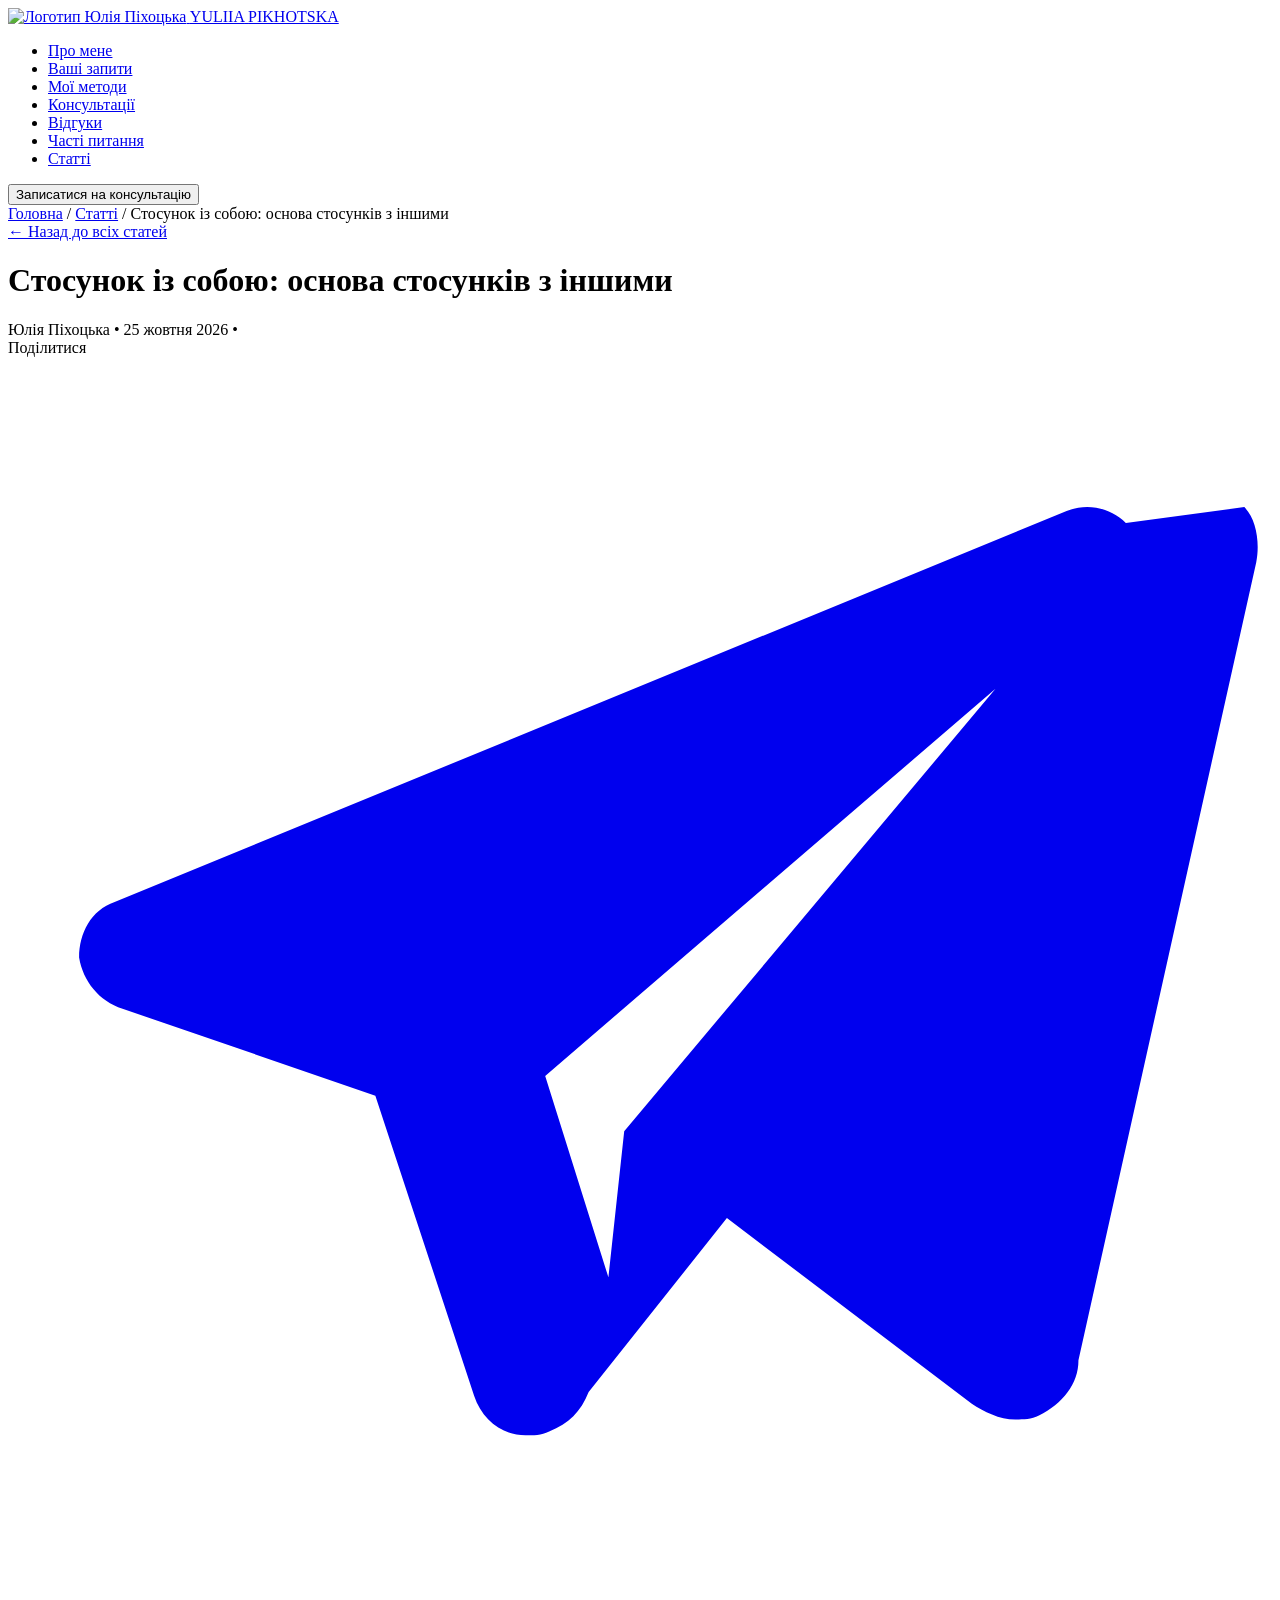
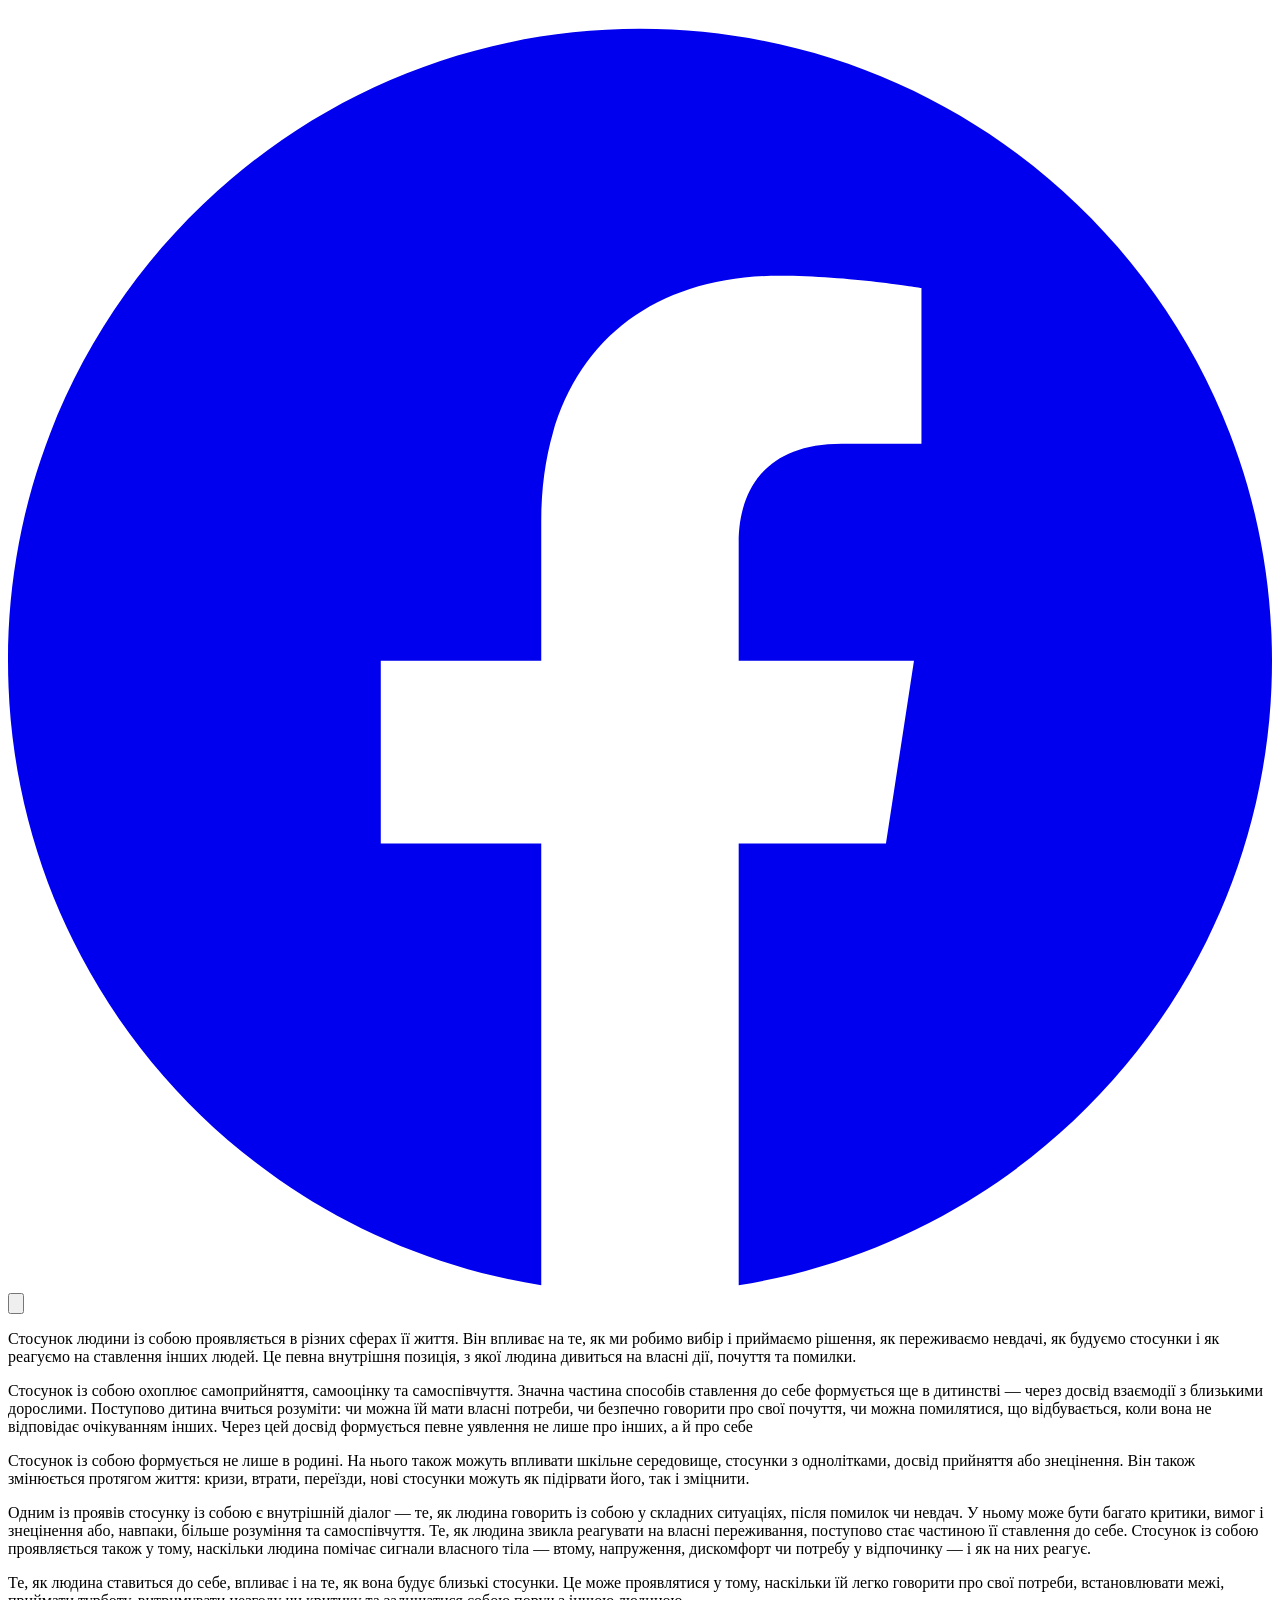
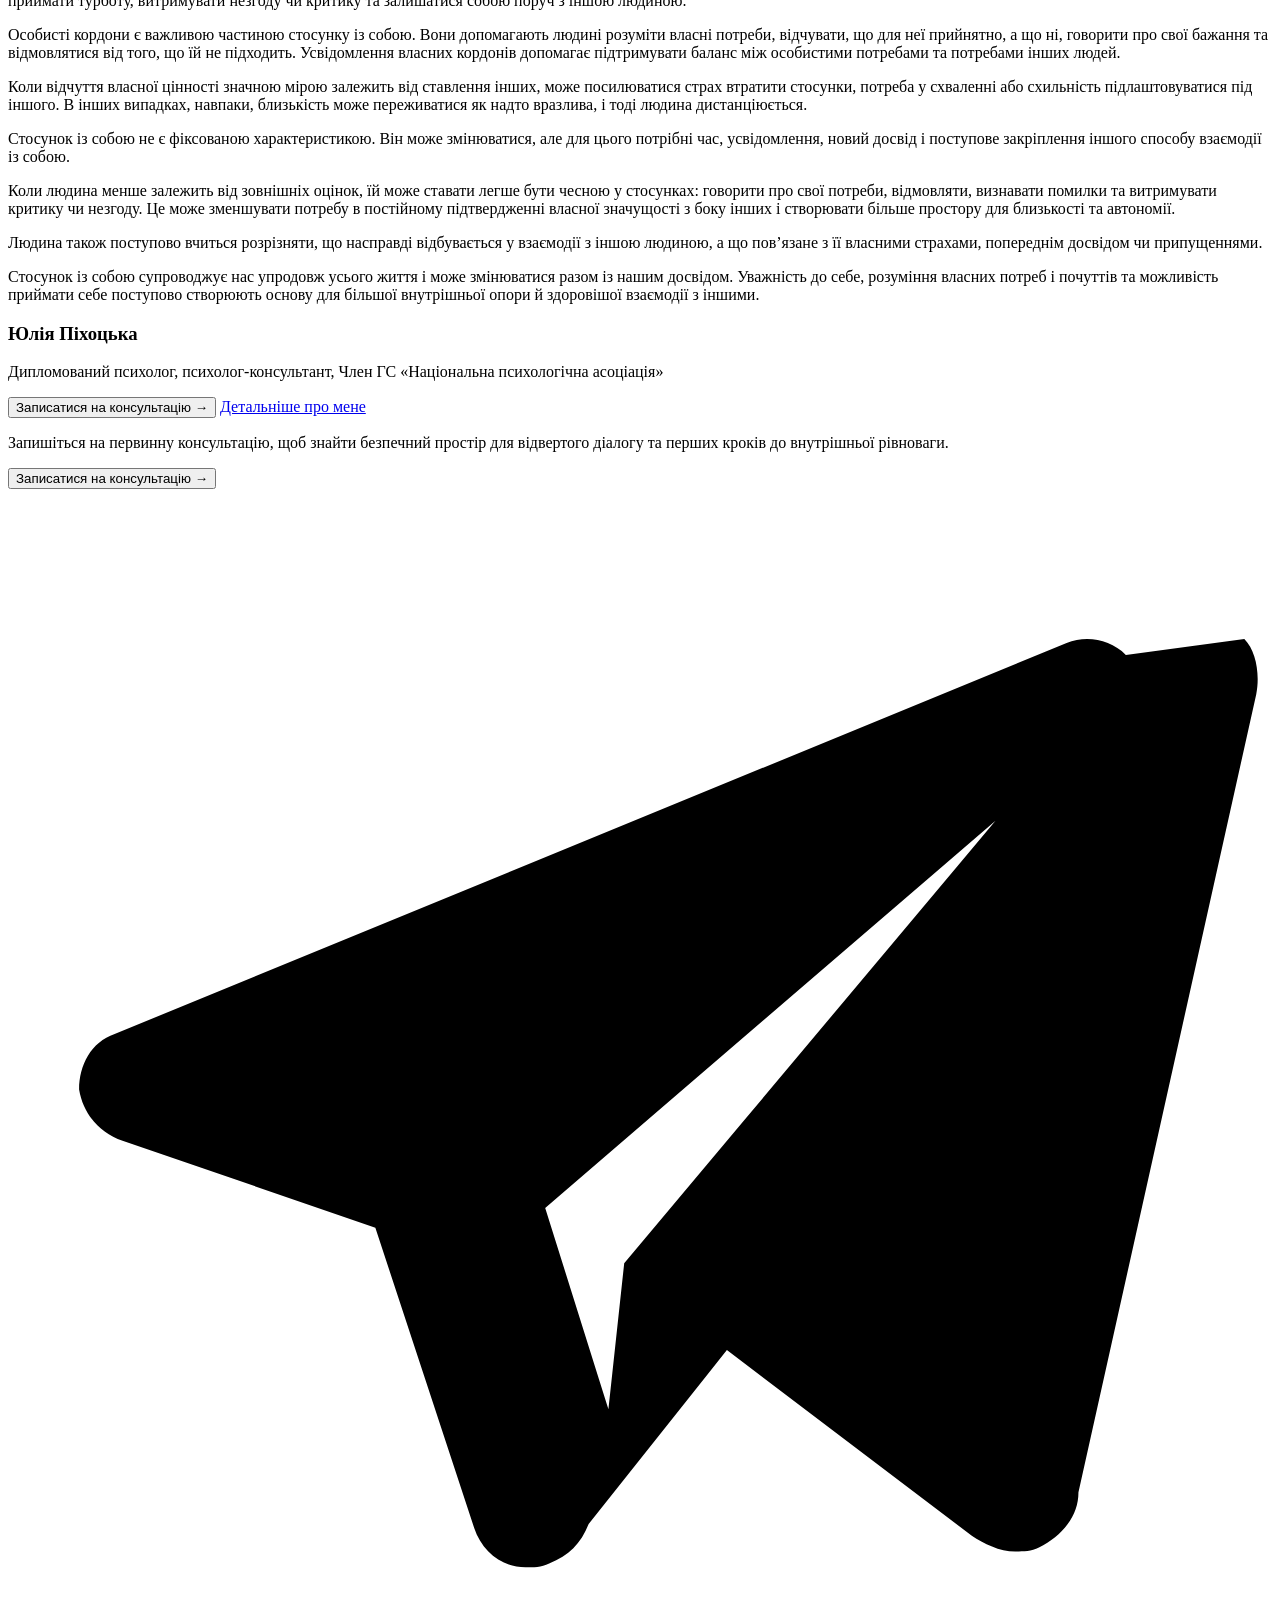
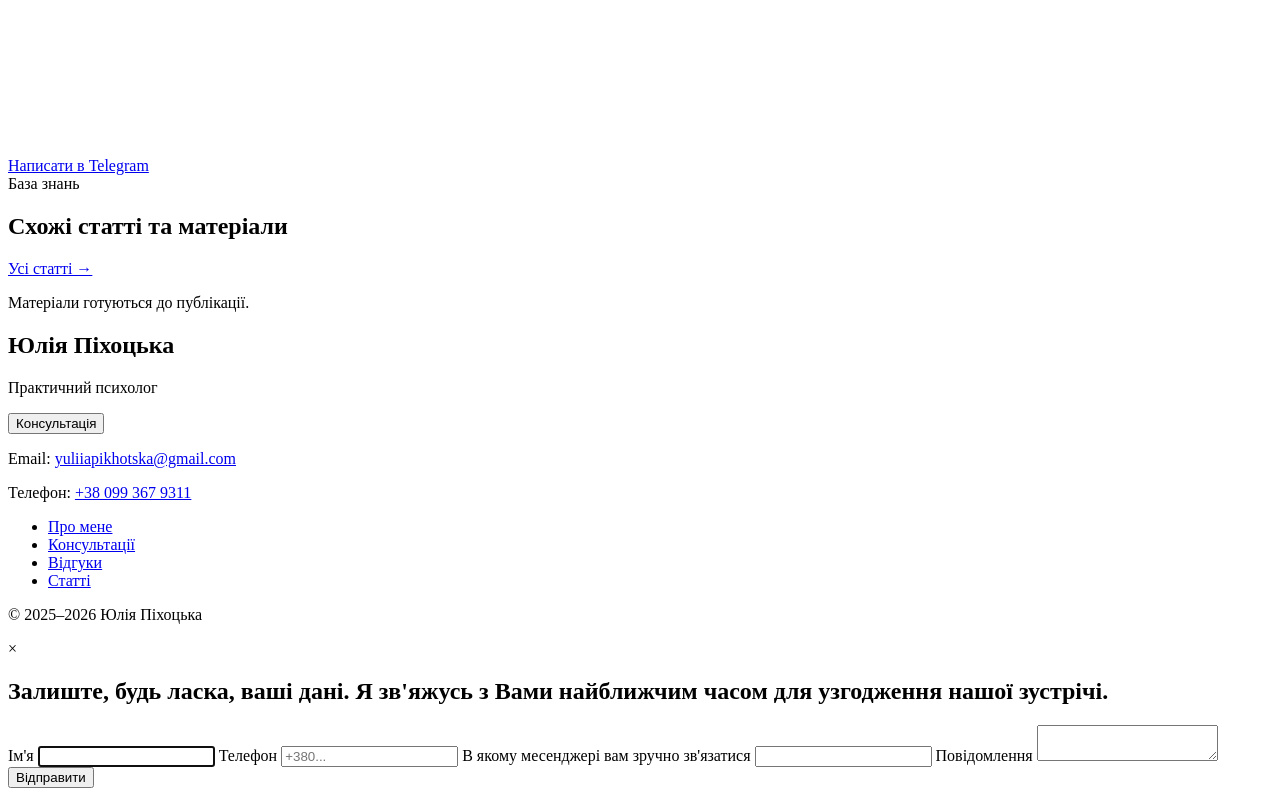
==== commit 5892d3f0: "update header" ====
--- a/article.html
+++ b/article.html
@@ -20,17 +20,18 @@
       type="font/woff2"
       crossorigin
     />
-    <link rel="stylesheet" href="./css/main.min.css?v=2" />
+    <link rel="stylesheet" href="./css/main.min.css />
   </head>
 
   <body>
     <header class="page-header">
       <div class="container page-header__container">
         <a href="./index.html" class="logo page-header__logo">
-          <picture>
-            <source srcset="./images/logo.webp" type="image/webp" />
-            <img src="./images/logo.png" alt="Логотип Психолог Юлія Піхоцька" height="50" />
-          </picture>
+          <img src="./images/logo.PNG" alt="Логотип Юлія Піхоцька" class="logo__icon" />
+          <span class="logo__brand">
+            <span class="logo__name">YULIIA</span>
+            <span class="logo__sub">PIKHOTSKA</span>
+          </span>
         </a>
         <div class="menu-container" id="menu-container" data-menu>
           <nav class="main-nav">
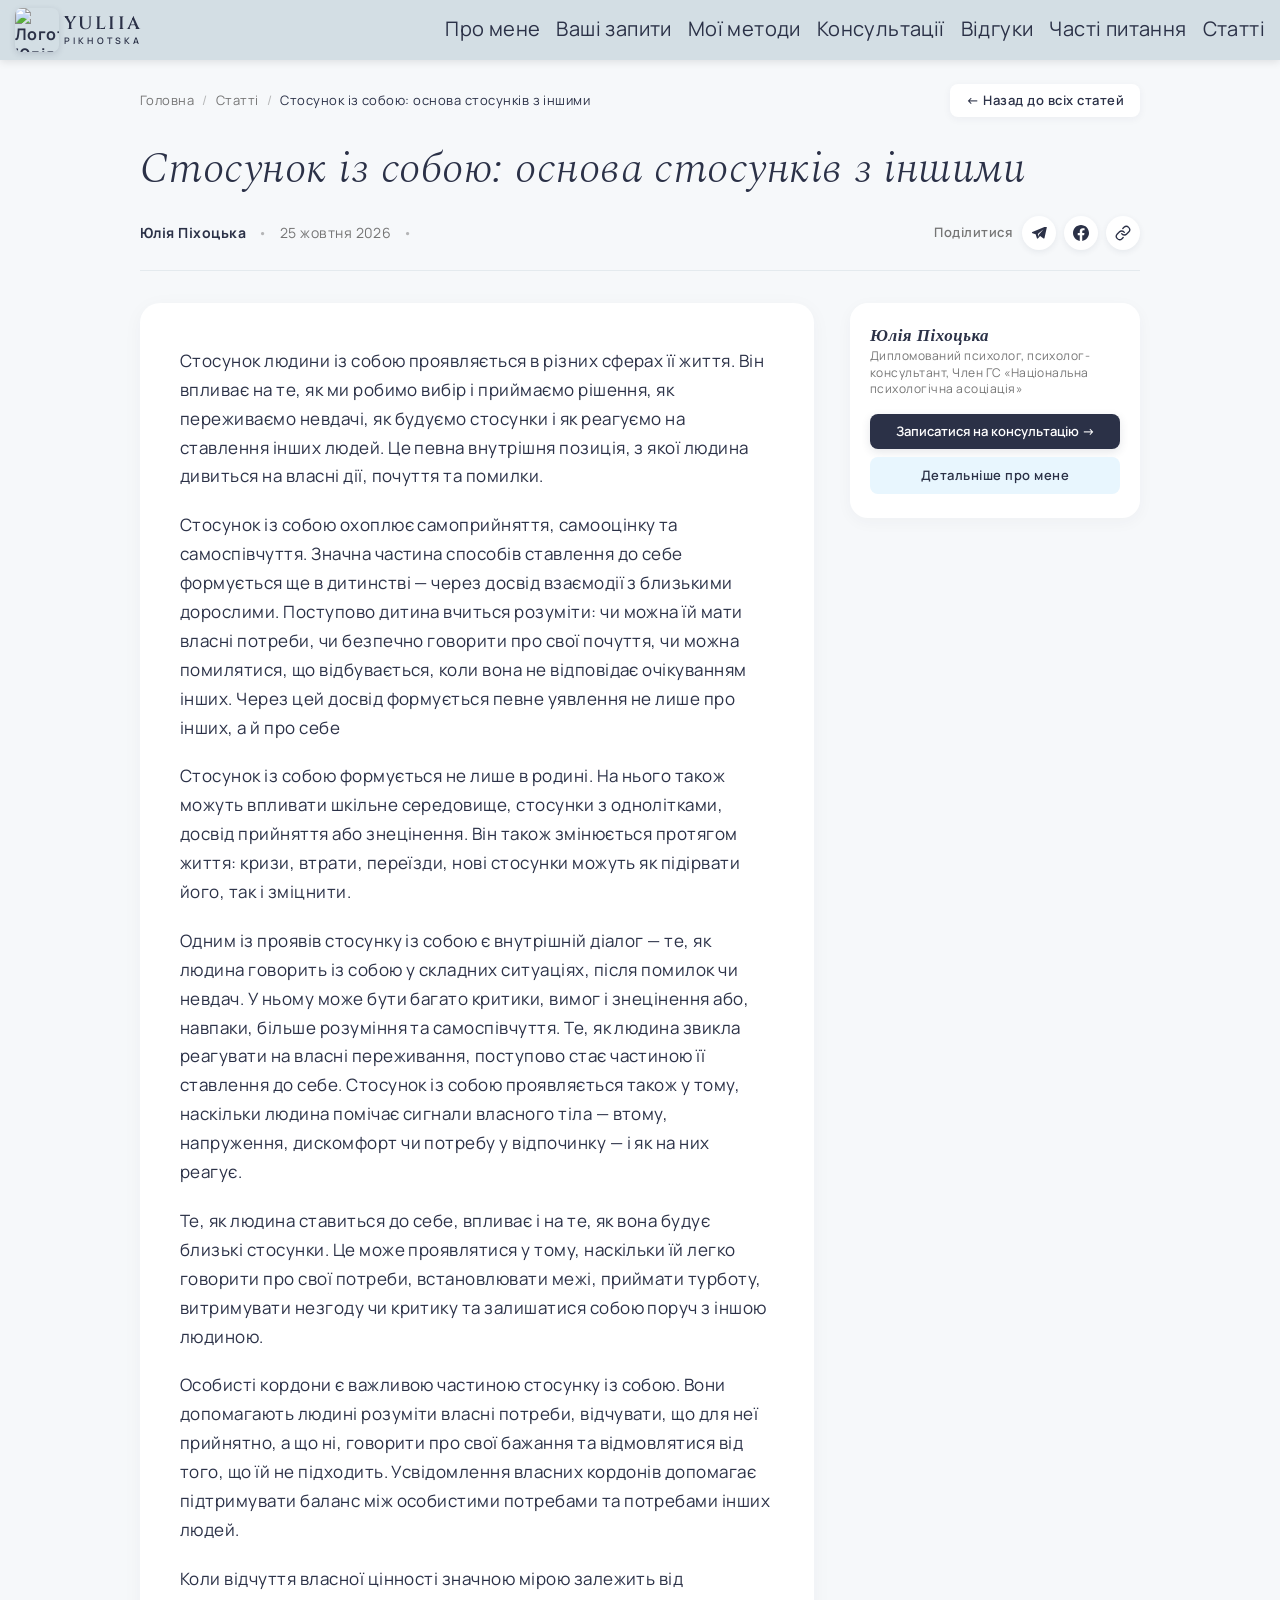
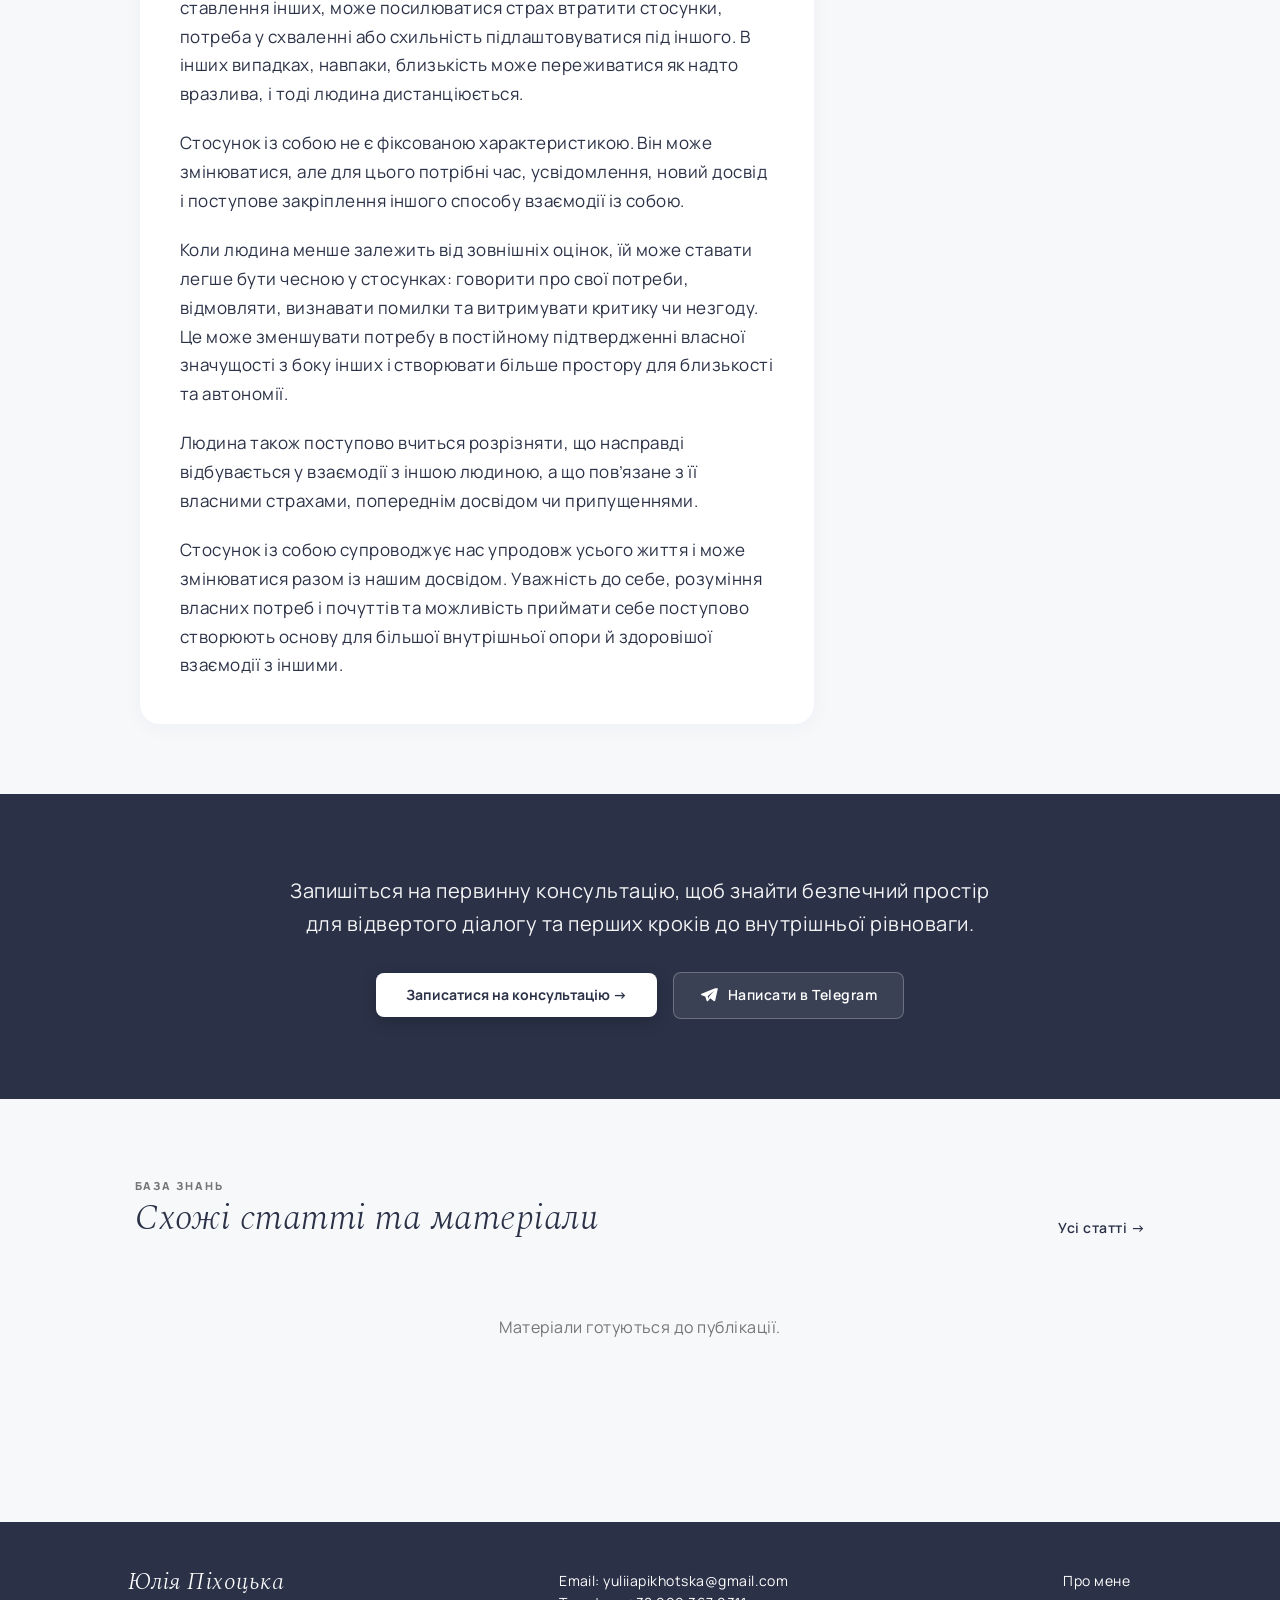
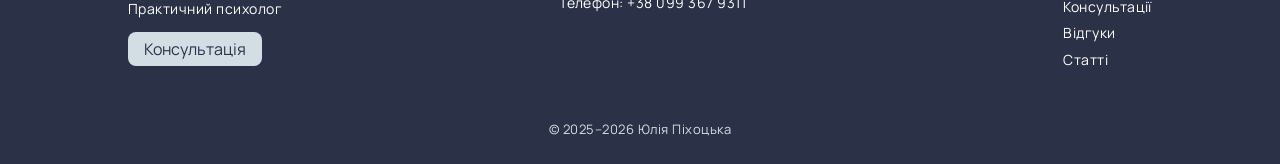
==== commit a1d605c3: "fix" ====
--- a/article.html
+++ b/article.html
@@ -20,7 +20,7 @@
       type="font/woff2"
       crossorigin
     />
-    <link rel="stylesheet" href="./css/main.min.css />
+    <link rel="stylesheet" href="./css/main.min.css" />
   </head>
 
   <body>
--- a/css/main.min.css
+++ b/css/main.min.css
@@ -0,0 +1 @@
+@import"https://fonts.googleapis.com/css2?family=Cinzel:wght@500;600&display=swap";@font-face{font-family:"Manrope";font-style:normal;font-weight:400;src:url("../../fonts/Manrope/Manrope-Regular.woff2") format("woff2"),url("../../fonts/Manrope/Manrope-Regular.ttf") format("truetype");font-display:swap}@font-face{font-family:"Manrope";font-style:normal;font-weight:600;src:url("../../fonts/Manrope/Manrope-SemiBold.woff2") format("woff2"),url("../../fonts/Manrope/Manrope-SemiBold.ttf") format("truetype");font-display:swap}@font-face{font-family:"Manrope";font-style:normal;font-weight:700;src:url("../../fonts/Manrope/Manrope-Bold.woff2") format("woff2"),url("../../fonts/Manrope/Manrope-Bold.ttf") format("truetype");font-display:swap}@font-face{font-family:"Manrope";font-style:normal;font-weight:900;src:url("../../fonts/Manrope/Manrope-ExtraBold.woff2") format("woff2"),url("../../fonts/Manrope/Manrope-ExtraBold.ttf") format("truetype");font-display:swap}@font-face{font-family:"Spectral-LightItalic";font-style:italic;font-weight:300;src:url("../../fonts/Spectral/Spectral-LightItalic.woff2") format("woff2"),url("../../fonts/Spectral/Spectral-LightItalic.ttf") format("truetype");font-display:swap}/*! modern-normalize v1.1.0 | MIT License | https://github.com/sindresorhus/modern-normalize */*,::before,::after{box-sizing:border-box}html{-moz-tab-size:4;-o-tab-size:4;tab-size:4}html{line-height:1.15;-webkit-text-size-adjust:100%}body{margin:0}body{font-family:system-ui,-apple-system,"Segoe UI",Roboto,Helvetica,Arial,sans-serif,"Apple Color Emoji","Segoe UI Emoji"}hr{height:0;color:inherit}abbr[title]{-webkit-text-decoration:underline dotted;text-decoration:underline dotted}b,strong{font-weight:bolder}code,kbd,samp,pre{font-family:ui-monospace,SFMono-Regular,Consolas,"Liberation Mono",Menlo,monospace;font-size:1em}small{font-size:80%}sub,sup{font-size:75%;line-height:0;position:relative;vertical-align:baseline}sub{bottom:-0.25em}sup{top:-0.5em}table{text-indent:0;border-color:inherit}button,input,optgroup,select,textarea{font-family:inherit;font-size:100%;line-height:1.15;margin:0}button,select{text-transform:none}button,[type=button],[type=reset],[type=submit]{-webkit-appearance:button;-moz-appearance:button;appearance:button}::-moz-focus-inner{border-style:none;padding:0}:-moz-focusring{outline:1px dotted ButtonText}:-moz-ui-invalid{box-shadow:none}legend{padding:0}progress{vertical-align:baseline}::-webkit-inner-spin-button,::-webkit-outer-spin-button{height:auto}[type=search]{-webkit-appearance:textfield;-moz-appearance:textfield;appearance:textfield;outline-offset:-2px}::-webkit-search-decoration{-webkit-appearance:none}::-webkit-file-upload-button{-webkit-appearance:button;font:inherit}summary{display:list-item}:root{color-scheme:light;background-color:#fff;filter:none !important}body{color:#2b3147;background-color:#f6f8fa;font-family:"Manrope","Arial",sans-serif;font-size:16px;letter-spacing:.03em;box-sizing:border-box;line-height:1.3}h1,h2,h3,h4,h5,h6,p,ul{margin-top:0;margin-bottom:0}h2,h3,h4,h5,h6{font-family:"Spectral","Georgia",serif;font-weight:300;line-height:1;font-style:italic}img{display:block;max-width:100%;height:auto}section{scroll-margin-top:60px}ul,ol,li{list-style:none;margin:0;padding:0}@media(prefers-color-scheme: dark){.hero-section__title,.hero-section__subtitle{color:#fff;text-shadow:0 4px 24px rgba(42,0,0,.3)}:root{color:#fff;background-color:#333}}.section-video .consultation-prices,.main-nav__list{padding:0;margin:0;list-style:none;display:flex;gap:30px}.main-nav__link,.logo{margin-top:0;margin-bottom:0;text-decoration:none}.container{min-width:320px;max-width:100%;padding-left:15px;padding-right:15px;margin:0 auto}@media screen and (min-width: 480px){.container{width:480px}}@media screen and (min-width: 768px){.container{width:768px}}@media screen and (min-width: 1200px){.container{width:1200px}}@media screen and (min-width: 1440px){.container{width:1440px}}.logo{font-weight:700;color:#2b3147}.logo--dark{color:#2b3147}.logo--white{color:#fff}.button{display:flex;justify-content:center;align-items:center;margin:0 auto;box-shadow:0px 4px 4px rgba(0,0,0,.15);border:none;border-radius:4px;font-family:inherit;font-weight:700;font-size:16px;line-height:1.88;letter-spacing:.06em;cursor:pointer;transition:background-color 250ms cubic-bezier(0.4, 0, 0.2, 1)}.page-header{position:sticky;top:0;left:0;height:60px;background:#d3dee4;border-bottom:1px solid #d3dee4;box-shadow:0 2px 8px rgba(0,0,0,.1);z-index:100;display:flex;align-items:center}.page-header__container{display:flex;justify-content:center;align-items:center;justify-content:space-around;height:100%}@media screen and (min-width: 1200px){.page-header__container{justify-content:space-between}}.page-header__logo{display:inline-flex;align-items:center;gap:4px;text-decoration:none;padding:4px 0}@media screen and (min-width: 1200px){.page-header__logo{gap:5px}}.page-header__logo .logo__icon{height:38px;width:38px;border-radius:7px;-o-object-fit:cover;object-fit:cover;display:block;box-shadow:0 2px 6px rgba(43,49,71,.15);flex-shrink:0}@media screen and (min-width: 1200px){.page-header__logo .logo__icon{height:44px;width:44px}}.page-header__logo .logo__brand{display:flex;flex-direction:column;justify-content:center;line-height:1}.page-header__logo .logo__name{font-family:"Cinzel","Spectral",serif;font-size:15px;font-weight:600;letter-spacing:.12em;color:#2b3147}@media screen and (min-width: 1200px){.page-header__logo .logo__name{font-size:18px}}.page-header__logo .logo__sub{font-family:"Manrope",sans-serif;font-size:7.5px;font-weight:600;letter-spacing:.32em;color:#2b3147;margin-top:2px}@media screen and (min-width: 1200px){.page-header__logo .logo__sub{font-size:9px;letter-spacing:.35em;margin-top:3px}}@media screen and (max-width: 800px){.menu-button{border:none;background-color:rgba(0,0,0,0);z-index:2;cursor:pointer}.menu-button.is-open{position:absolute;top:10px;right:15px}.menu-button__icon-cross{display:none}.menu-button.is-open .menu-button__icon-cross{display:block}.menu-button.is-open .menu-button__icon-cross:hover{fill:#2b3147}.menu-button.is-open .menu-button__icon-burger{display:none}.menu-container{display:none;position:absolute;top:0;left:0;width:100%;z-index:1;padding:48px 40px;background-color:#fff;flex-direction:column;align-items:flex-start}.menu-container.is-open{display:flex}.menu-container .main-nav__list{flex-direction:column;margin-bottom:50px}.page-header__container{justify-content:space-between}}@media screen and (min-width: 801px){.page-header .menu-button{display:none}.menu-container{display:flex !important;display:flex;justify-content:center;align-items:center}}.main-nav__list{flex-direction:column;gap:20px;margin-bottom:200px}@media screen and (min-width: 768px){.main-nav__list{flex-direction:row;gap:10px;margin-bottom:0}}@media screen and (min-width: 1200px){.main-nav__list{gap:16px}}.main-nav__item{position:relative}.main-nav__link{color:#757575;font-weight:500;font-size:20px;line-height:1.17;letter-spacing:.02em;color:#2b3147}@media screen and (min-width: 768px){.main-nav__link{display:block;padding-top:16px;padding-bottom:16px;white-space:nowrap;font-weight:500;font-size:14px;line-height:1.14}}@media screen and (min-width: 1200px){.main-nav__link{font-size:18px}}@media screen and (min-width: 1140px){.main-nav__link{font-size:20px}}.main-nav__link:hover,.main-nav__link:focus{text-decoration:underline}.lang-switch{display:inline-flex;margin-left:12px;border-radius:12px;overflow:hidden;border:1px solid #fff;box-shadow:0 4px 6px rgba(0,0,0,.1),0 2px 4px rgba(0,0,0,.06);font-size:.8rem;background-color:#d3dee4}.lang-switch button{flex:1;padding:4px 8px;background-color:rgba(0,0,0,0);border:none;cursor:pointer;transition:all .2s;color:#757575}.lang-switch button:hover,.lang-switch button:focus{background-color:#d3dee4;color:#fff}.lang-switch button.active{background-color:#fff;color:#d3dee4;box-shadow:inset 0 2px 4px rgba(0,0,0,.2)}.page-header__container{display:flex;align-items:center;justify-content:space-between;width:100%;height:100%}@media screen and (max-width: 767.5px){.page-header__container{justify-content:space-between}}.header__contact-btn{width:100%;padding:12px 18px;margin-bottom:20px;background-color:#d3dee4;color:#2b3147;border:1px solid #d3dee4;font-size:18px;font-weight:600;text-align:center;border:none;border-radius:6px;cursor:pointer;transition:background-color .3s ease}.header__contact-btn:hover,.header__contact-btn:focus{outline:1px solid #003a79}.header__contact-btn:active{transform:translateY(0)}@media screen and (min-width: 801px){.header__contact-btn{display:none}}.section{padding-top:36px;padding-bottom:36px}.section--background{background-color:#d3dee4}@media screen and (min-width: 768px){.section{padding-top:60px;padding-bottom:60px}}@media screen and (min-width: 1440px){.section{padding-top:90px;padding-bottom:90px}}.section__title{font-family:"Spectral-LightItalic",serif;margin-bottom:12px;color:#2b3147;font-weight:300;font-style:italic;font-size:28px;line-height:1;text-align:center}@media screen and (min-width: 480px){.section__title{font-size:30px}}@media screen and (min-width: 768px){.section__title{font-size:32px}}@media screen and (min-width: 980px){.section__title{font-size:36px}}@media screen and (min-width: 1024px){.section__title{font-size:44px}}@media screen and (min-width: 1440px){.section__title{font-size:48px}}.section__title--hidden{position:absolute;white-space:nowrap;width:1px;height:1px;overflow:hidden;border:0;padding:0;clip:rect(0 0 0 0);clip-path:inset(50%);margin:-1px}.section__subtitle{margin-bottom:16px;font-size:16px;line-height:1.5;text-align:center}@media screen and (min-width: 768px){.section__subtitle{font-size:18px;margin-bottom:24px}}@media screen and (min-width: 1440px){.section__subtitle{font-size:20px;margin-bottom:32px}}.hero-section{position:relative;background-color:#d3dee4;overflow:hidden}.hero-section .container{position:relative;display:flex;flex-direction:column;align-items:center;justify-content:center;text-align:center;width:100%;margin:0 auto;padding:0}.hero-section .hero-section__content{position:static;top:auto;left:auto;transform:none;padding:1rem 1.5rem;z-index:2;width:100%;max-width:90%;text-align:center;margin:0 auto 1.5rem}.hero-section .hero-section__content .hero-section__title{font-size:1rem;font-weight:700;line-height:1.1;margin-bottom:.5rem}.hero-section .hero-section__content .hero-section__subtitle{font-family:"Manrope",sans-serif;font-size:.9rem;line-height:1.2}@media(min-width: 480px){.hero-section .hero-section__content{width:90%}.hero-section .hero-section__content .hero-section__title{font-size:1.2rem}.hero-section .hero-section__content .hero-section__subtitle{font-size:1rem}}@media(min-width: 768px){.hero-section .hero-section__content{position:absolute;top:50%;left:0%;transform:translate(0, -50%);width:55%;padding:1.5rem;text-align:left;margin:0}.hero-section .hero-section__content .hero-section__title{font-size:1.5rem;margin-bottom:1rem}.hero-section .hero-section__content .hero-section__subtitle{font-size:1rem}}@media(min-width: 1024px){.hero-section .hero-section__content{width:50%}.hero-section .hero-section__content .hero-section__title{font-size:1.75rem;margin-bottom:1rem}.hero-section .hero-section__content .hero-section__subtitle{font-size:1.25rem}}@media(min-width: 1200px){.hero-section .hero-section__content{width:45%}.hero-section .hero-section__content .hero-section__title{font-size:2rem;margin-bottom:1rem}.hero-section .hero-section__content .hero-section__subtitle{font-size:1.5rem}}@media(min-width: 1440px){.hero-section .hero-section__content{left:2%}.hero-section .hero-section__content .hero-section__title{font-size:2.8rem;margin-bottom:1rem}.hero-section .hero-section__content .hero-section__subtitle{font-size:2rem}}@media(min-width: 1920px){.hero-section .hero-section__content{width:45%;left:2%;padding:3rem}.hero-section .hero-section__content .hero-section__title{font-size:3.5rem}.hero-section .hero-section__content .hero-section__subtitle{font-size:2.5rem}}.hero-section .hero-section__image-wrapper{position:relative;max-width:100%;margin:0 auto;flex-shrink:0;z-index:1;width:100%}@media(min-width: 480px)and (max-width: 767px){.hero-section .hero-section__image-wrapper{width:480px}}.hero-section .hero-section__image-wrapper img{display:block;width:100%;height:auto;-o-object-fit:contain;object-fit:contain;transition:transform .5s ease}.hero-section .hero-section__image-wrapper:hover img{transform:scale(1.03)}@media(min-width: 768px){.hero-section .hero-section__image-wrapper img{border-radius:0}}.hero-section .hero-section__actions{display:flex;flex-direction:column;align-items:center;gap:12px;margin-top:1.5rem}@media(min-width: 768px){.hero-section .hero-section__actions{flex-direction:row;flex-wrap:wrap;justify-content:flex-start;gap:16px;margin-top:2.5rem}}.hero-section .hero-section__btn{display:inline-flex;align-items:center;justify-content:center;padding:.8rem 2rem;font-size:1rem;font-weight:700;line-height:1.2;border-radius:8px;white-space:nowrap;border:2px solid rgba(0,0,0,0);cursor:pointer;transition:all .5s ease;text-decoration:none;width:100%}@media(min-width: 768px){.hero-section .hero-section__btn{width:auto;padding:12px 24px}}.hero-section .hero-section__btn:not(.hero-section__btn--secondary){background-color:#2b3147;color:#fff;border-color:#2b3147}.hero-section .hero-section__btn:not(.hero-section__btn--secondary):hover{background-color:#003a79;border-color:#003a79}.hero-section .hero-section__btn--secondary{background-color:rgba(0,0,0,0);color:#2b3147;border-color:#2b3147}.hero-section .hero-section__btn--secondary:hover{background-color:#003a79;color:#fff;border-color:#003a79}#contactModal{display:none;position:fixed;z-index:1001;left:0;top:0;width:100%;height:100%;background-color:rgba(0,0,0,.2);justify-content:center;align-items:center}.modal.show{display:flex !important}.modal__content-wrapper{background:#fff;border-radius:10px;max-width:500px;width:90%;padding:30px;position:relative;box-shadow:0 5px 25px rgba(0,0,0,.2);max-height:90vh;overflow-y:auto}#contactClose{position:absolute;top:15px;right:20px;font-size:28px;font-weight:bold;cursor:pointer;color:#2b3147}#contactClose:hover{color:#2b3147}.form label{display:block;margin-top:15px;margin-bottom:5px;font-weight:500;color:#757575}.form input,.form textarea{display:block;width:100%;padding:10px;font-size:14px;border:1px solid #d3dee4;border-radius:6px;box-sizing:border-box;background-color:#f6f8fa;color:#2b3147}.form input:focus,.form textarea:focus{border-color:#add8fb;outline:none;background-color:#e8f6fe}.form textarea{min-height:80px;resize:vertical}.form button[type=submit]{display:block;margin:0 auto;margin-top:20px;min-width:250px;min-height:48px;padding:10px 18px;background-color:#2b3147;color:#fff;border:none;font-size:15px;border-radius:6px;cursor:pointer;transition:all .3s ease}.form button[type=submit]:hover{background-color:#add8fb;color:#2b3147}.form h2{font-size:18px;margin-bottom:20px;color:#2b3147}#goal{padding:60px 20px;text-align:center;color:#2b3147}#goal .goal-wrapper{display:flex;flex-direction:column;align-items:center;justify-content:center;gap:20px}@media screen and (min-width: 768px){#goal .goal-wrapper .goal-title{-moz-text-align-last:left;text-align-last:left}}#goal .goal-wrapper .goal-text-wrapper{padding:2rem;max-width:90%;margin:0 auto;text-align:center;backdrop-filter:blur(6px);color:#2b3147;border-radius:16px;z-index:2}#goal .goal-wrapper .goal-text{font-size:16px;line-height:1.6}#goal .goal-wrapper .goal-photo{width:100%;max-width:500px;aspect-ratio:2/3;-o-object-fit:cover;object-fit:cover;border-radius:12px;transition:opacity .6s ease,transform .3s ease}#goal .goal-wrapper .goal-photo:hover{transform:scale(1.05)}@media screen and (min-width: 768px){#goal{padding:80px 20px}#goal .goal-wrapper{flex-direction:row;align-items:center;justify-content:space-between;gap:40px}#goal .goal-wrapper .goal-text{text-align:left;font-size:18px}#goal .goal-wrapper .goal-photo{max-width:45%}}@media screen and (min-width: 1200px){#goal{padding:100px 40px}#goal .goal-wrapper{gap:60px}#goal .goal-wrapper .goal-text{font-size:20px}#goal .goal-wrapper .goal-photo{max-width:40%}}#about{color:#2b3147;text-align:center;background-color:#d3dee4}@media screen and (min-width: 768px){#about{background-size:100%}}#about .container{background:linear-gradient(#d3dee4 15%, rgba(211, 222, 228, 0) 50%),url("/images/IMG_4400.JPG");background-repeat:no-repeat;background-position:center center;background-size:cover;min-height:500px}#about p{margin-bottom:16px}#about .about-wrapper{display:flex;justify-content:center}#about .about-list{text-align:left;max-width:800px;margin:0 auto;padding:60px 0}#about .about-list__item{position:relative;background:linear-gradient(90deg, #d3dee4 30%, rgba(211, 222, 228, 0.5));backdrop-filter:blur(3px);border-left:6px solid #add8fb;padding:24px;border-radius:10px;margin-bottom:24px;box-shadow:0 2px 8px rgba(0,40,100,.05);transition:transform .25s ease,box-shadow .25s ease}#about .about-list__item .bold{font-weight:900}#about .about-list__item:hover{transform:translateY(-3px);box-shadow:0 6px 16px rgba(0,40,100,.08)}#about .about-list__item::before{content:"";position:absolute;left:15px;top:50%;transform:translateY(-50%);width:22px;height:22px;color:#d3dee4}.carousel{position:relative;overflow:hidden;width:100%;margin-top:2rem}@media screen and (min-width: 1200px){.carousel{width:80%;margin:0 auto}}.carousel__track-container{overflow:hidden}.carousel__track{display:flex;transition:transform .6s ease;padding:0}.carousel__item{flex:0 0 100%;display:flex;justify-content:center;align-items:center;padding:15px;background:rgba(211,222,228,.5);border-radius:12px}.carousel__item img{width:100%;height:auto;max-height:500px;-o-object-fit:contain;object-fit:contain;aspect-ratio:attr(width)/attr(height);border-radius:8px;transition:transform .4s ease}.carousel__item img:hover{transform:scale(1.05)}.carousel__btn{position:absolute;top:50%;transform:translateY(-50%);background:rgba(211,222,228,.5);border:none;font-size:2rem;padding:.3em .5em;cursor:pointer;border-radius:50%;z-index:2;transition:background .3s ease,transform .2s ease}.carousel__btn:hover{background:#d3dee4;transform:scale(1.1)}.carousel__btn.prev{left:10px}.carousel__btn.next{right:10px}.carousel__item{flex:0 0 100%;min-width:100%}@media(min-width: 980px){.carousel__item{flex:0 0 50%}}@media(min-width: 1440px){.carousel__item{flex:0 0 33.33%}}#requests{color:#2b3147;text-align:center}#requests .container{margin:0 auto;padding:0 20px}#requests .requests-list{display:grid;grid-template-columns:1fr;gap:18px;text-align:left;max-width:900px;margin:0 auto}@media screen and (min-width: 900px){#requests .requests-list{grid-template-columns:1fr 1fr;gap:20px 24px}}#requests .requests-list__item{position:relative;background:hsla(0,0%,100%,.75);border-left:6px solid #add8fb;padding:18px 20px;border-radius:10px;box-shadow:0 2px 8px rgba(0,40,100,.1);transition:transform .25s ease,box-shadow .25s ease;display:flex;align-items:center;width:100%;max-width:450px;min-height:60px;margin:0 auto}#requests .requests-list__item:hover{transform:translateY(-3px);box-shadow:0 6px 16px rgba(0,40,100,.08)}#requests .requests-list__item .requests-list__icon{position:absolute;left:15px;top:50%;transform:translateY(-50%)}#requests .requests-list__item .requests-list__inscription{font-size:16px;line-height:1.6;color:#2b3147}#methods{color:#fff;background-color:#2b3147;text-align:center}#methods .container{max-width:900px;margin:0 auto;padding:0 20px}#methods .section__title{color:#fff}#methods .methods-list{display:grid;grid-template-columns:1fr;gap:18px;text-align:left;max-width:900px;margin:0 auto}@media screen and (min-width: 900px){#methods .methods-list{grid-template-columns:1fr 1fr;gap:20px 24px}}#methods .methods-list__item{position:relative;display:flex;align-items:center;gap:14px;background:#fff;border-left:6px solid #add8fb;padding:18px 20px;border-radius:10px;box-shadow:0 2px 8px rgba(0,40,100,.05);transition:transform .25s ease,box-shadow .25s ease;width:100%;max-width:450px;margin:0 auto}#methods .methods-list__item:hover{transform:translateY(-3px);box-shadow:0 6px 16px rgba(0,40,100,.08)}#methods .methods-list__item span{font-size:16px;line-height:1.6;color:#2b3147}.section-video{text-align:center;padding:60px 0}.section-video .video-wrapper{max-width:900px;margin:0 auto 40px;border-radius:12px;overflow:hidden;box-shadow:0 6px 18px rgba(0,0,0,.1)}.section-video .video-wrapper iframe{width:100%;height:500px;border:none}.section-video .consultation-block{max-width:700px;margin:0 auto}.section-video .consultation-prices{display:flex;flex-direction:column;gap:12px}.section-video .consultation-prices__item{display:flex;justify-content:space-between;border-radius:10px;padding:8px 12px;font-size:18px;transition:all .3s ease}.section-video .consultation-prices__item span{color:#2b3147}.section-video .consultation-prices__item strong{color:#2b3147;font-size:20px}@media screen and (max-width: 768px){.section-video .video-wrapper iframe{height:300px}.section-video .consultation-title{font-size:28px !important}.section-video .consultation-prices__item{flex-direction:column;align-items:center;text-align:center;gap:8px}}.contact-box{margin:40px auto;border-radius:12px;text-align:center}.contact-box .contact-text{font-size:20px;font-weight:700;margin-bottom:20px}.contact-box .contactBtn{display:inline-flex;align-items:center;width:100%;max-width:280px;min-height:60px;gap:8px;margin:0 auto 20px;padding:12px 20px;background:linear-gradient(180deg, #ffffff 0%, #d3dee4 50%, #ffffff 100%);color:#2b3147;font-size:14px;font-weight:700;text-align:center;border:1px solid #2b3147;border-radius:8px;cursor:pointer;transition:background .3s ease,color .3s ease}.contact-box .contactBtn:hover{background:#003a79;color:#fff}@media screen and (min-width: 480px){.contact-box .contactBtn{max-width:350px;font-size:18px}}@media screen and (min-width: 768px){.contact-box .contactBtn{max-width:350px;font-size:18px}}@media screen and (min-width: 1440px){.contact-box .contactBtn{margin-bottom:30px}}.contact-box .contact-links{display:flex;flex-direction:column;gap:8px}@media screen and (min-width: 1200px){.contact-box .contact-links{flex-direction:row;justify-content:center;gap:20px}}.contact-box .contact-link{display:flex;align-items:center;justify-content:flex-start;width:100%;max-width:280px;gap:8px;margin:10px auto;padding:12px;border-radius:8px;font-size:16px;font-weight:700;text-decoration:none;color:#fff;transition:all .3s ease}@media screen and (min-width: 480px){.contact-box .contact-link{max-width:350px;font-size:18px}}@media screen and (min-width: 768px){.contact-box .contact-link{padding:12px 20px;font-size:18px;max-width:350px}}@media screen and (min-width: 1440px){.contact-box .contact-link{margin:0}}.contact-box .contact-link.whatsapp{background:#25d366}.contact-box .contact-link.whatsapp:hover{background:#1da851}.contact-box .contact-link.telegram{background:#08c}.contact-box .contact-link.telegram:hover{background:#0077b3}.contact-box .contact-link.phone{background:#4a6fa5}.contact-box .contact-link.phone:hover{background:#3a5782}.contact-box .contact-link.instagram{background:linear-gradient(135deg, #a85ca8, #d76d77, #f3a183)}.contact-box .contact-link.instagram:hover{filter:brightness(1.08)}.youtube-facade{position:relative;width:100%;max-width:800px;margin:0 auto 60px;cursor:pointer;overflow:hidden;border-radius:12px;background:#2b3147}.youtube-facade img{width:100%;height:auto;display:block;filter:brightness(0.8);transition:filter .3s}.youtube-facade:hover img{filter:brightness(1)}.youtube-wrapper{position:relative;width:100%;padding-top:56.25%;overflow:hidden}.youtube-wrapper img,.youtube-wrapper iframe{position:absolute;top:0;left:0;width:100%;height:100%;-o-object-fit:cover;object-fit:cover}.play-button{position:absolute;top:50%;left:50%;transform:translate(-50%, -50%);font-size:2rem;background:rgba(0,0,0,.5);border:none;color:#fff;cursor:pointer;border-radius:50%;padding:.5rem .7rem}.play-button:hover{background:#d3dee4;color:#2b3147}.section-reviews{background-color:#2b3147}.section-reviews .section__title{color:#fff}.reviews-carousel{position:relative;overflow:hidden;width:100%;max-width:700px;margin:0 auto}.reviews-carousel .reviews-track{display:flex;transition:transform .6s ease;transform:translateX(0)}.reviews-carousel .review-card{display:flex;justify-content:center;align-items:center;flex:0 0 100%;height:360px;padding:12px;text-align:center;color:#fff;border-radius:10px;overflow:hidden;box-shadow:0 4px 8px rgba(0,0,0,.1)}@media(min-width: 420px){.reviews-carousel .review-card{height:300px}}.reviews-carousel .review-card__text{display:block;margin:0 auto;width:95%;font-size:16px;font-style:italic;margin-bottom:10px;line-height:1.2}@media(min-width: 420px){.reviews-carousel .review-card__text{width:360px}}@media(min-width: 768px){.reviews-carousel .review-card__text{width:420px;font-size:18px}}.reviews-carousel .nav{position:absolute;bottom:2%;transform:translateY(-50%);background:rgba(0,0,0,.4);color:#fff;border:none;font-size:2rem;cursor:pointer;padding:5px 10px;border-radius:5px;transition:background .3s}@media(min-width: 768px){.reviews-carousel .nav{top:50%;bottom:auto;transform:translateY(-50%)}}.reviews-carousel .nav:hover{background:rgba(0,0,0,.7)}.reviews-carousel .nav.prev{left:10px}.reviews-carousel .nav.next{right:10px}.reviews-carousel .pagination{display:flex;justify-content:center;margin-top:15px;gap:8px}.reviews-carousel .pagination .dot{width:10px;height:10px;border-radius:50%;background:#ccc;cursor:pointer;transition:background .3s}.reviews-carousel .pagination .dot.active{background:#333}@media screen and (min-width: 1200px){.section-faq .container{display:flex;justify-content:center;align-items:center;display:flex;flex-direction:row}}.accordion{max-width:800px;margin:0 auto;text-align:left}.accordion-item{border-bottom:1px solid #d3dee4}.accordion-header{display:flex;align-items:center;width:100%;text-align:left;padding:20px 24px;font-size:18px;font-weight:700;background:#f6f8fa;border:none;outline:none;cursor:pointer;transition:background-color .3s ease,color .3s ease}.accordion-header:hover{background:#2b3147;color:#d3dee4}.accordion-header:hover .icon-plus{color:#d3dee4}.accordion-content{max-height:0;overflow:hidden;transition:max-height .3s ease;padding:0 20px;background:#f6f8fa}.accordion-content p{margin:15px 0;font-size:16px;line-height:1.5;padding:8px}.icon-plus{display:inline-block;font-size:50px;text-align:center;color:#2b3147;margin-right:12px}.section-articles{background-color:#e8f6fe;padding:60px 0 70px}@media screen and (min-width: 768px){.section-articles{padding:80px 0 90px}}.section-articles .section__subtitle{max-width:680px;margin-left:auto;margin-right:auto;margin-bottom:40px;color:#757575;padding:0 15px}@media screen and (min-width: 768px){.section-articles .section__subtitle{margin-bottom:50px}}.articles-grid{display:grid;gap:28px;margin-bottom:44px}.articles-grid--single{grid-template-columns:1fr;max-width:440px;margin-left:auto;margin-right:auto}.articles-grid--two{grid-template-columns:1fr;max-width:880px;margin-left:auto;margin-right:auto}@media screen and (min-width: 768px){.articles-grid--two{grid-template-columns:repeat(2, 1fr)}}.articles-grid--three{grid-template-columns:1fr}@media screen and (min-width: 680px){.articles-grid--three{grid-template-columns:repeat(2, 1fr)}}@media screen and (min-width: 1024px){.articles-grid--three{grid-template-columns:repeat(3, 1fr)}}.article-card{position:relative;background:#fff;border-radius:20px;overflow:hidden;display:flex;flex-direction:column;box-shadow:0 6px 20px rgba(43,49,71,.05);transition:transform .3s cubic-bezier(0.25, 0.8, 0.25, 1),box-shadow .3s ease;height:100%}.article-card:hover{transform:translateY(-6px);box-shadow:0 14px 30px rgba(43,49,71,.12)}.article-card:hover .article-card__arrow{background:#2b3147;color:#fff;transform:translateX(3px)}.article-card:hover .article-card__image-wrap img{transform:scale(1.04)}.article-card__link-overlay{position:absolute;inset:0;z-index:2}.article-card__image-wrap{position:relative;width:100%;aspect-ratio:16/10;overflow:hidden;background:#d3dee4}.article-card__image-wrap img{width:100%;height:100%;-o-object-fit:cover;object-fit:cover;display:block;transition:transform .5s ease}.article-card__image-wrap--placeholder{background:linear-gradient(135deg, #d3dee4 0%, #e8f6fe 100%)}.article-card__placeholder{width:100%;height:100%;background:linear-gradient(135deg, #d3dee4 0%, #e8f6fe 100%)}.article-card__body{padding:24px;display:flex;flex-direction:column;flex-grow:1}.article-card__meta{display:flex;align-items:center;gap:8px;font-size:13px;color:#757575;margin-bottom:12px}.article-card__bullet{opacity:.6}.article-card__title{font-family:"Spectral-LightItalic","Spectral",serif;font-style:italic;font-weight:300;font-size:21px;line-height:1.35;color:#2b3147;margin:0 0 12px;display:-webkit-box;-webkit-line-clamp:3;line-clamp:3;-webkit-box-orient:vertical;overflow:hidden}.article-card__excerpt{font-size:14px;line-height:1.55;color:#757575;margin:0 0 20px;flex-grow:1;display:-webkit-box;-webkit-line-clamp:4;line-clamp:4;-webkit-box-orient:vertical;overflow:hidden}.article-card__footer{display:flex;align-items:center;justify-content:space-between;padding-top:16px;border-top:1px solid rgba(211,222,228,.5);margin-top:auto}.article-card__cta{font-size:11px;font-weight:700;letter-spacing:.08em;text-transform:uppercase;color:#2b3147}.article-card__arrow{display:inline-flex;align-items:center;justify-content:center;width:32px;height:32px;border-radius:50%;background:#e8f6fe;color:#2b3147;transition:background .25s,color .25s,transform .25s}.article-card__arrow svg{width:14px;height:14px}.articles-action{text-align:center}.articles-all-btn{display:inline-flex;align-items:center;justify-content:center;background:#fff;color:#2b3147;font-size:12px;font-weight:700;letter-spacing:.08em;text-transform:uppercase;padding:14px 38px;border-radius:8px;border:1px solid #d3dee4;box-shadow:0 4px 16px rgba(43,49,71,.05);text-decoration:none;transition:all .3s ease}.articles-all-btn:hover{background:#2b3147;color:#fff;box-shadow:0 6px 20px rgba(43,49,71,.15);transform:translateY(-2px)}.articles-empty{text-align:center;padding:40px;color:#757575;font-size:16px}.article-page{background-color:#f6f8fa;padding-top:24px}.article-page>.container{width:100%;max-width:760px;padding-left:16px;padding-right:16px;margin-left:auto;margin-right:auto}@media screen and (min-width: 768px){.article-page>.container{padding-left:20px;padding-right:20px}}@media screen and (min-width: 1200px){.article-page>.container{max-width:1040px}}@media screen and (min-width: 1440px){.article-page>.container{max-width:1200px;padding-left:24px;padding-right:24px}}.article-top-nav{display:flex;align-items:center;justify-content:space-between;gap:16px;margin-bottom:24px;flex-wrap:wrap}.breadcrumbs{display:flex;align-items:center;flex-wrap:wrap;gap:8px;font-size:13px;color:#757575}.breadcrumbs a{color:#757575;text-decoration:none;transition:color .2s}.breadcrumbs a:hover{color:#2b3147;text-decoration:underline}.breadcrumbs__separator{opacity:.5}.breadcrumbs__current{color:#2b3147;font-weight:500;max-width:320px;white-space:nowrap;overflow:hidden;text-overflow:ellipsis}@media screen and (min-width: 768px){.breadcrumbs__current{max-width:500px}}.article-back-btn{display:inline-flex;align-items:center;gap:6px;background:#fff;color:#2b3147;font-size:13px;font-weight:600;padding:8px 16px;border-radius:8px;text-decoration:none;box-shadow:0 2px 8px rgba(43,49,71,.05);transition:all .2s ease}.article-back-btn:hover{background:#e8f6fe;transform:translateX(-3px)}.article-header{margin-bottom:32px}.article-page-title{font-family:"Spectral-LightItalic","Spectral",serif;font-style:italic;font-weight:300;font-size:28px;line-height:1.25;color:#2b3147;margin:0 0 20px}@media screen and (min-width: 768px){.article-page-title{font-size:40px}}@media screen and (min-width: 1200px){.article-page-title{font-size:44px}}.article-header-meta{display:flex;align-items:center;justify-content:space-between;flex-wrap:wrap;gap:16px;padding-bottom:20px;border-bottom:1px solid rgba(211,222,228,.5)}.article-header-meta__left{display:flex;align-items:center;gap:12px;font-size:14px;color:#757575}.article-header-meta__author{font-weight:700;color:#2b3147}.article-header-meta__bullet{opacity:.5}.article-share{display:flex;align-items:center;gap:10px}.article-share__label{font-size:13px;font-weight:600;color:#757575}.article-share__links{display:flex;align-items:center;gap:8px}.article-share__btn{display:inline-flex;align-items:center;justify-content:center;width:34px;height:34px;border-radius:50%;background:#fff;color:#2b3147;box-shadow:0 2px 6px rgba(43,49,71,.08);text-decoration:none;border:none;cursor:pointer;position:relative;transition:transform .2s,background .2s,color .2s}.article-share__btn svg{width:16px;height:16px}.article-share__btn:hover{transform:scale(1.1);background:#2b3147;color:#fff}.article-share__btn.copied{background:#10b981;color:#fff}.article-share__btn[data-tooltip]:hover::after{content:attr(data-tooltip);position:absolute;bottom:120%;left:50%;transform:translateX(-50%);background:#2b3147;color:#fff;padding:4px 8px;border-radius:4px;font-size:11px;white-space:nowrap;pointer-events:none;z-index:10}.article-hero-media{width:100%;max-height:480px;border-radius:20px;overflow:hidden;margin-bottom:40px;box-shadow:0 8px 24px rgba(43,49,71,.06)}.article-hero-media img{width:100%;height:100%;max-height:480px;-o-object-fit:cover;object-fit:cover;display:block}.article-layout{display:block;margin-bottom:40px}@media screen and (min-width: 1200px){.article-layout{display:grid;grid-template-columns:minmax(0, 1fr) 290px;gap:36px;margin-bottom:70px}}.article-content{background:#fff;border-radius:20px;padding:24px 18px;box-shadow:0 4px 20px rgba(43,49,71,.04);font-size:15px;line-height:1.7;color:#2b3147}@media screen and (min-width: 768px){.article-content{padding:36px 32px;font-size:16px}}@media screen and (min-width: 1200px){.article-content{padding:44px 40px;font-size:17px}}.article-content p{margin-bottom:20px}.article-content p:last-child{margin-bottom:0}.article-content h2,.article-content h3,.article-content h4{font-family:"Spectral-LightItalic","Spectral",serif;font-style:italic;font-weight:300;color:#2b3147;line-height:1.3;margin-top:32px;margin-bottom:14px}.article-content h2{font-size:24px}@media screen and (min-width: 768px){.article-content h2{font-size:28px}}.article-content h3{font-size:20px}@media screen and (min-width: 768px){.article-content h3{font-size:22px}}.article-content blockquote{margin:24px 0;padding:16px 20px;background:#e8f6fe;border-left:4px solid #add8fb;border-radius:0 12px 12px 0;font-style:italic;color:#2b3147}.article-content blockquote p{margin-bottom:0}.article-content ul,.article-content ol{margin:16px 0 20px;padding-left:20px}.article-content ul li,.article-content ol li{margin-bottom:8px;line-height:1.6}.article-content ul li{list-style-type:disc}.article-content ol li{list-style-type:decimal}.article-content strong{font-weight:700;color:#2b3147}.article-sidebar{display:none}@media screen and (min-width: 1200px){.article-sidebar{display:flex;flex-direction:column;position:sticky;top:80px;gap:20px}}.sidebar-widget{background:#fff;border-radius:16px;padding:18px 20px;box-shadow:0 4px 16px rgba(43,49,71,.04)}@media screen and (min-width: 992px){.sidebar-widget{padding:24px 20px;border-radius:18px}}.sidebar-author__title{font-size:17px;font-weight:700;color:#2b3147;margin:0 0 4px}.sidebar-author__subtitle{font-size:12px;line-height:1.4;color:#757575;margin:0 0 16px}.sidebar-author__actions{display:flex;flex-direction:column;gap:8px}@media screen and (min-width: 480px)and (max-width: 991px){.sidebar-author__actions{flex-direction:row;align-items:center;gap:10px}.sidebar-author__actions .sidebar-author__btn-primary,.sidebar-author__actions .sidebar-author__btn-secondary{flex:1;margin:0}}.sidebar-author__btn-primary{display:flex;align-items:center;justify-content:center;width:100%;padding:10px 14px;background-color:#2b3147;color:#fff;font-size:13px;font-weight:600;border-radius:8px;border:none;cursor:pointer;text-decoration:none;transition:background-color .25s ease,transform .2s ease;box-shadow:0 3px 10px rgba(43,49,71,.12)}.sidebar-author__btn-primary:hover{background-color:#003a79;transform:translateY(-1px)}.sidebar-author__btn-secondary{display:flex;align-items:center;justify-content:center;width:100%;padding:10px 14px;background-color:#e8f6fe;color:#2b3147;font-size:13px;font-weight:600;border-radius:8px;border:none;cursor:pointer;text-decoration:none;transition:background-color .25s ease}.sidebar-author__btn-secondary:hover{background-color:#d3dee4}.sidebar-related__heading{font-size:16px;font-weight:700;color:#2b3147;margin:0 0 18px;padding-bottom:12px;border-bottom:1px solid rgba(211,222,228,.5)}.sidebar-related__list{display:flex;flex-direction:column;gap:16px}.sidebar-related-item .sidebar-related-link{display:block;text-decoration:none}.sidebar-related-item .sidebar-related-link:hover .sidebar-related-title{color:#003a79;text-decoration:underline}.sidebar-related-item .sidebar-related-title{display:block;font-size:14px;font-weight:600;color:#2b3147;line-height:1.4;margin-bottom:4px;transition:color .2s}.sidebar-related-item .sidebar-related-date{display:block;font-size:12px;color:#757575}.article-cta-banner{background-color:#2b3147;color:#fff;padding:60px 20px;text-align:center;position:relative;overflow:hidden}@media screen and (min-width: 768px){.article-cta-banner{padding:80px 24px}}.article-cta-banner__text{max-width:740px;margin:0 auto 32px;font-size:17px;line-height:1.65;font-weight:400;opacity:.95}@media screen and (min-width: 768px){.article-cta-banner__text{font-size:20px}}.article-cta-banner__actions{display:flex;align-items:center;justify-content:center;gap:16px;flex-wrap:wrap}.article-cta-banner__btn-white{display:inline-flex;align-items:center;justify-content:center;background:#fff;color:#2b3147;font-size:14px;font-weight:700;padding:14px 30px;border-radius:8px;border:none;cursor:pointer;text-decoration:none;box-shadow:0 4px 16px rgba(0,0,0,.2);transition:all .25s ease}.article-cta-banner__btn-white:hover{background:#e8f6fe;transform:translateY(-2px);box-shadow:0 6px 20px rgba(0,0,0,.25)}.article-cta-banner__btn-telegram{display:inline-flex;align-items:center;justify-content:center;gap:10px;background:hsla(0,0%,100%,.08);color:#fff;font-size:14px;font-weight:600;padding:13px 26px;border-radius:8px;border:1px solid hsla(0,0%,100%,.25);cursor:pointer;text-decoration:none;transition:all .25s ease}.article-cta-banner__btn-telegram svg{width:18px;height:18px;fill:currentColor}.article-cta-banner__btn-telegram:hover{background:hsla(0,0%,100%,.16);border-color:hsla(0,0%,100%,.45);transform:translateY(-2px)}.article-related-section{background-color:#f6f8fa;padding:60px 0 80px}@media screen and (min-width: 768px){.article-related-section{padding:80px 0 100px}}.article-related-section>.container{width:100%;max-width:1040px}.article-related-section__header{display:flex;align-items:flex-end;justify-content:space-between;margin-bottom:40px;flex-wrap:wrap;gap:16px}.article-related-section__tag{display:block;font-size:11px;font-weight:800;letter-spacing:.18em;text-transform:uppercase;color:#757575;margin-bottom:8px}.article-related-section__title{font-family:"Spectral-LightItalic","Spectral",serif;font-style:italic;font-weight:300;font-size:28px;color:#2b3147;margin:0}@media screen and (min-width: 768px){.article-related-section__title{font-size:36px}}.article-related-section__link{font-size:14px;font-weight:600;color:#2b3147;text-decoration:none;display:inline-flex;align-items:center;gap:4px;transition:color .2s,transform .2s}.article-related-section__link:hover{color:#003a79;transform:translateX(3px)}.footer{background-color:#2b3147;color:#fff;padding:2rem;font-size:14px;line-height:1.6;text-align:left}@media screen and (min-width: 768px){.footer{padding:3rem 0 1.5rem}}.footer__content{display:flex;flex-direction:column;gap:2rem;width:95%;margin:0 auto}@media screen and (min-width: 480px){.footer__content{width:60%}}@media screen and (min-width: 768px){.footer__content{flex-direction:row;justify-content:space-between;align-items:flex-start;width:80%}}.footer__info{max-width:250px}.footer__info .footer__title{font-family:"Spectral-LightItalic",serif;font-size:24px;font-weight:300;font-style:italic;line-height:1;margin-bottom:.25rem}.footer__info p{margin:.25rem 0}.footer a{color:#fff !important;text-decoration:none}.footer a:hover{color:#d3dee4}.footer__nav ul{display:flex;flex-direction:column;gap:.5rem}@media screen and (min-width: 768px){.footer__nav ul{gap:.25rem}}.footer__nav a{color:inherit;text-decoration:none;font-weight:500;transition:color .3s}.footer__nav a:hover{color:#d3dee4}.footer__bottom{margin-top:2rem;text-align:center;font-size:13px;color:#d3dee4;padding-top:1rem}.footer__btn{display:inline-block;padding:8px 16px;font-size:16px;font-weight:500;border-radius:8px;margin-top:8px;background-color:#d3dee4;color:#2b3147;border:none;cursor:pointer;transition:transform .3s}.footer__btn:hover{transform:scale(1.05)}.footer__btn:active{transform:scale(1.05)}@media screen and (min-width: 768px){.footer__btn{font-size:16px}}.modal{display:none;position:fixed;z-index:1000;inset:0;background-color:rgba(0,0,0,.8);justify-content:center;align-items:center;animation:fadeIn .3s ease}.modal__content{width:auto;height:auto;max-width:90vw;max-height:90vh;border-radius:12px;box-shadow:0 0 20px hsla(0,0%,100%,.2);animation:zoomIn .3s ease;-o-object-fit:contain;object-fit:contain;display:block}.modal__caption{color:#fff;text-align:center;margin-top:1rem;font-size:1.1rem}.modal__close{position:absolute;top:20px;right:30px;color:#fff;font-size:2.5rem;font-weight:bold;cursor:pointer;transition:.2s}.modal__close:hover{color:#d3dee4;transform:scale(1.2)}@keyframes fadeIn{from{opacity:0}to{opacity:1}}@keyframes zoomIn{from{transform:scale(0.8);opacity:0}to{transform:scale(1);opacity:1}}/*# sourceMappingURL=main.min.css.map */
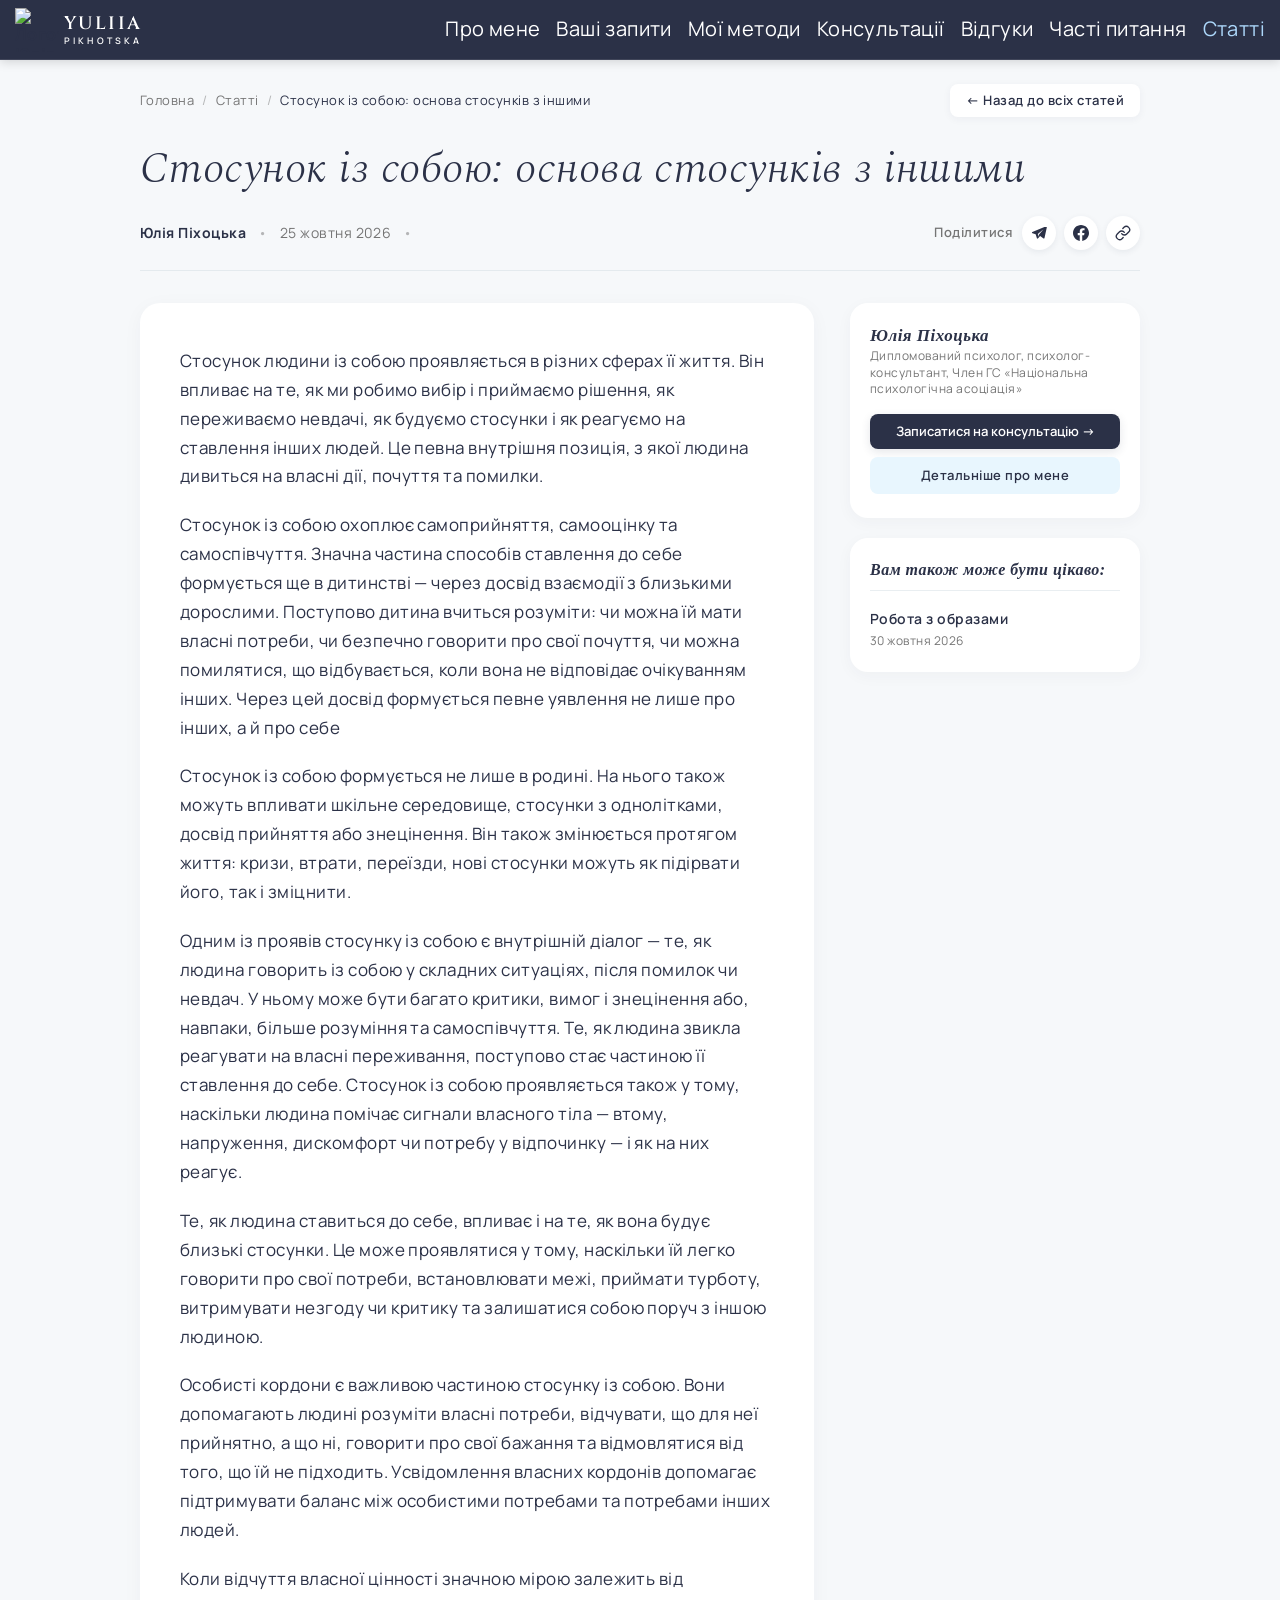
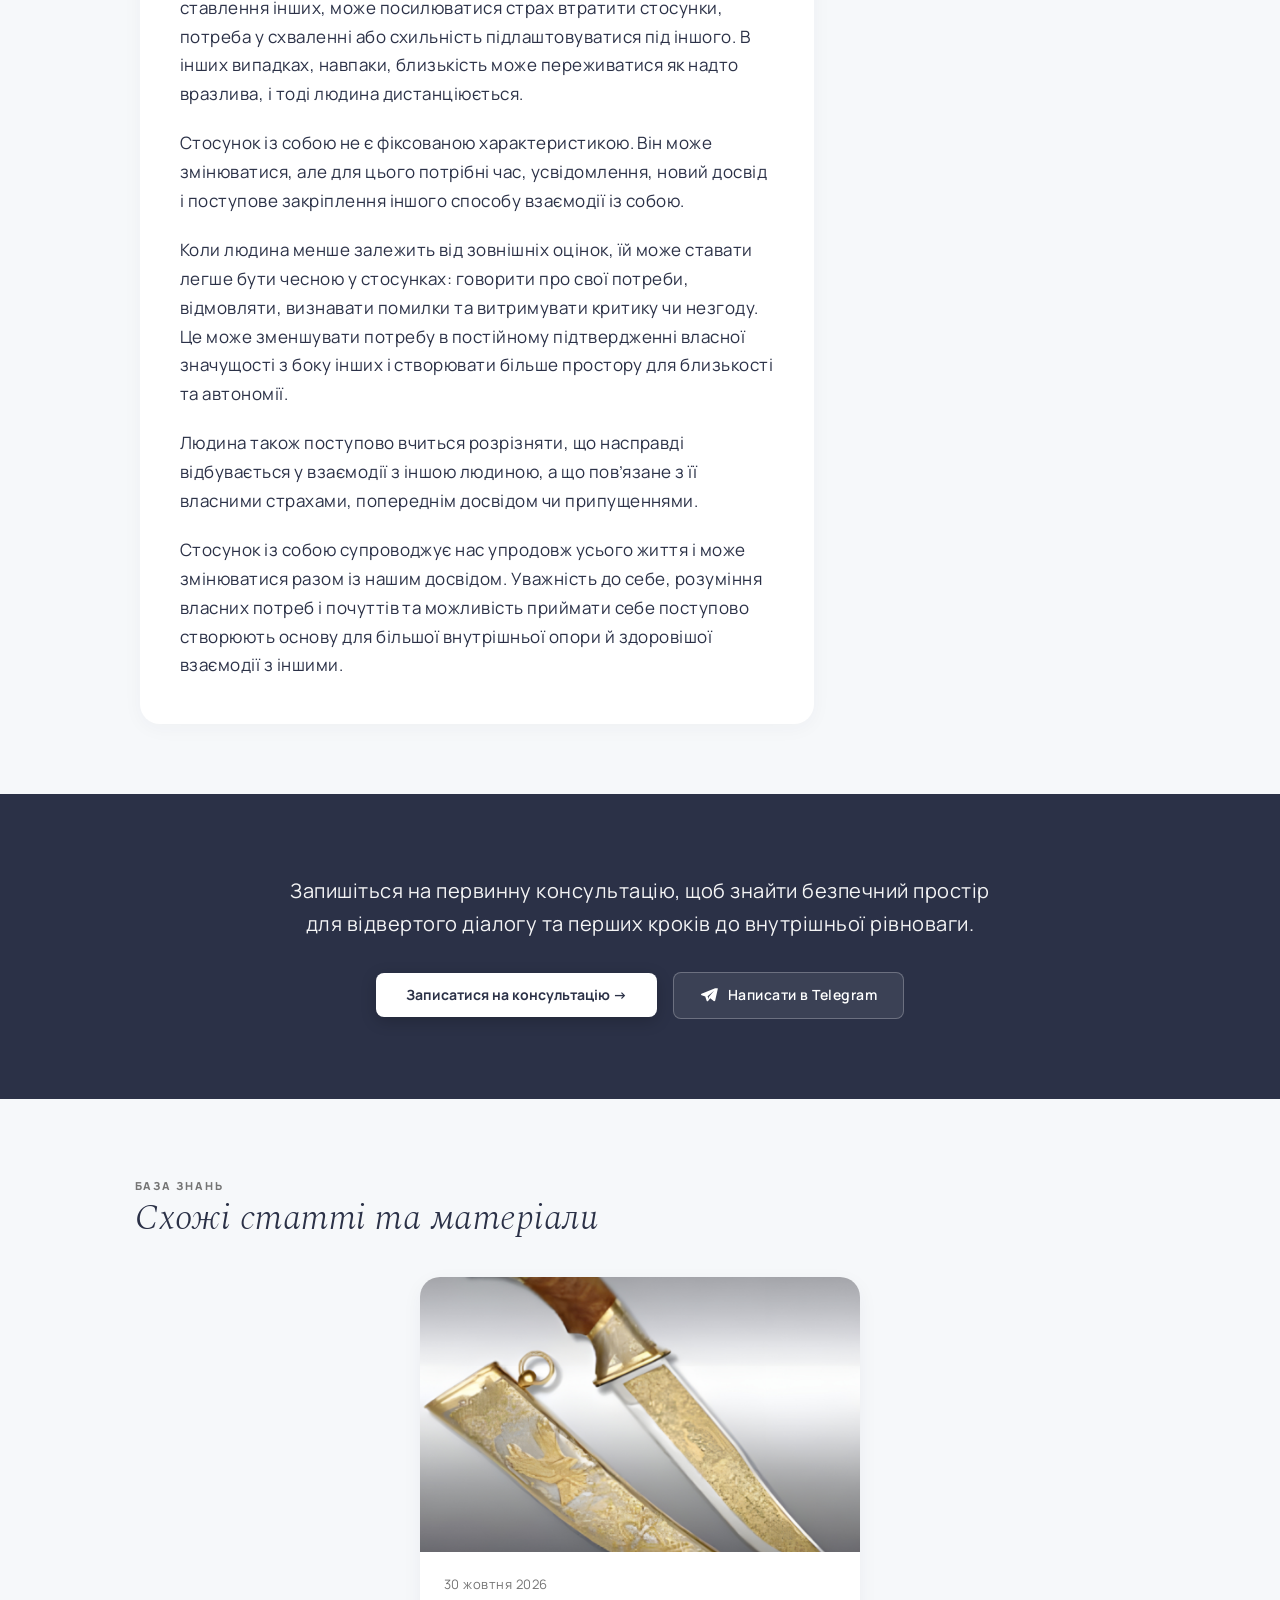
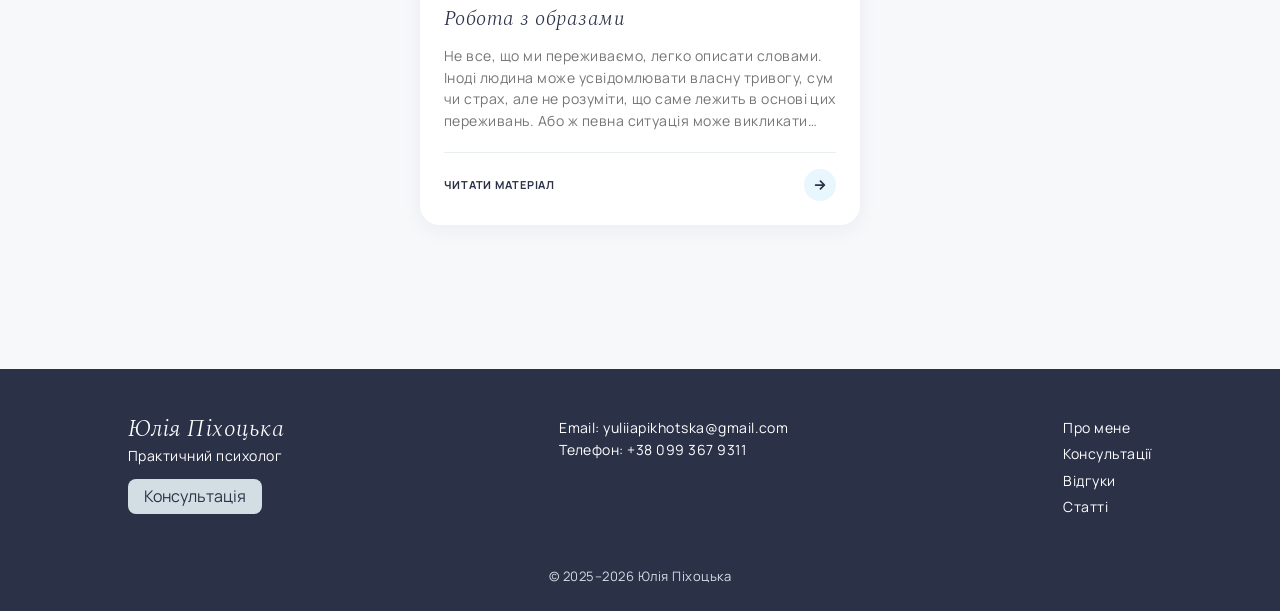
==== commit 1f70dfc7: "add article, update logo and favicon" ====
--- a/article.html
+++ b/article.html
@@ -12,7 +12,8 @@
       content="Корисні статті та практичні рекомендації від психолога-консультанта Юлії Піхоцької."
     />
 
-    <link rel="icon" href="./favicon.png" />
+    <link rel="icon" type="image/png" href="./images/favicon.PNG" />
+    <link rel="apple-touch-icon" href="./images/favicon.PNG" />
     <link
       rel="preload"
       href="./fonts/Manrope-Regular.woff2"
@@ -216,9 +217,9 @@
               <span class="article-related-section__tag">База знань</span>
               <h2 class="article-related-section__title">Схожі статті та матеріали</h2>
             </div>
-            <a href="./index.html#articles" class="article-related-section__link">
+            <!-- <a href="./index.html#articles" class="article-related-section__link">
               Усі статті &rarr;
-            </a>
+            </a> -->
           </div>
 
           <div class="articles-grid" id="relatedArticlesGrid"></div>
--- a/css/main.min.css
+++ b/css/main.min.css
@@ -1 +1 @@
-@import"https://fonts.googleapis.com/css2?family=Cinzel:wght@500;600&display=swap";@font-face{font-family:"Manrope";font-style:normal;font-weight:400;src:url("../../fonts/Manrope/Manrope-Regular.woff2") format("woff2"),url("../../fonts/Manrope/Manrope-Regular.ttf") format("truetype");font-display:swap}@font-face{font-family:"Manrope";font-style:normal;font-weight:600;src:url("../../fonts/Manrope/Manrope-SemiBold.woff2") format("woff2"),url("../../fonts/Manrope/Manrope-SemiBold.ttf") format("truetype");font-display:swap}@font-face{font-family:"Manrope";font-style:normal;font-weight:700;src:url("../../fonts/Manrope/Manrope-Bold.woff2") format("woff2"),url("../../fonts/Manrope/Manrope-Bold.ttf") format("truetype");font-display:swap}@font-face{font-family:"Manrope";font-style:normal;font-weight:900;src:url("../../fonts/Manrope/Manrope-ExtraBold.woff2") format("woff2"),url("../../fonts/Manrope/Manrope-ExtraBold.ttf") format("truetype");font-display:swap}@font-face{font-family:"Spectral-LightItalic";font-style:italic;font-weight:300;src:url("../../fonts/Spectral/Spectral-LightItalic.woff2") format("woff2"),url("../../fonts/Spectral/Spectral-LightItalic.ttf") format("truetype");font-display:swap}/*! modern-normalize v1.1.0 | MIT License | https://github.com/sindresorhus/modern-normalize */*,::before,::after{box-sizing:border-box}html{-moz-tab-size:4;-o-tab-size:4;tab-size:4}html{line-height:1.15;-webkit-text-size-adjust:100%}body{margin:0}body{font-family:system-ui,-apple-system,"Segoe UI",Roboto,Helvetica,Arial,sans-serif,"Apple Color Emoji","Segoe UI Emoji"}hr{height:0;color:inherit}abbr[title]{-webkit-text-decoration:underline dotted;text-decoration:underline dotted}b,strong{font-weight:bolder}code,kbd,samp,pre{font-family:ui-monospace,SFMono-Regular,Consolas,"Liberation Mono",Menlo,monospace;font-size:1em}small{font-size:80%}sub,sup{font-size:75%;line-height:0;position:relative;vertical-align:baseline}sub{bottom:-0.25em}sup{top:-0.5em}table{text-indent:0;border-color:inherit}button,input,optgroup,select,textarea{font-family:inherit;font-size:100%;line-height:1.15;margin:0}button,select{text-transform:none}button,[type=button],[type=reset],[type=submit]{-webkit-appearance:button;-moz-appearance:button;appearance:button}::-moz-focus-inner{border-style:none;padding:0}:-moz-focusring{outline:1px dotted ButtonText}:-moz-ui-invalid{box-shadow:none}legend{padding:0}progress{vertical-align:baseline}::-webkit-inner-spin-button,::-webkit-outer-spin-button{height:auto}[type=search]{-webkit-appearance:textfield;-moz-appearance:textfield;appearance:textfield;outline-offset:-2px}::-webkit-search-decoration{-webkit-appearance:none}::-webkit-file-upload-button{-webkit-appearance:button;font:inherit}summary{display:list-item}:root{color-scheme:light;background-color:#fff;filter:none !important}body{color:#2b3147;background-color:#f6f8fa;font-family:"Manrope","Arial",sans-serif;font-size:16px;letter-spacing:.03em;box-sizing:border-box;line-height:1.3}h1,h2,h3,h4,h5,h6,p,ul{margin-top:0;margin-bottom:0}h2,h3,h4,h5,h6{font-family:"Spectral","Georgia",serif;font-weight:300;line-height:1;font-style:italic}img{display:block;max-width:100%;height:auto}section{scroll-margin-top:60px}ul,ol,li{list-style:none;margin:0;padding:0}@media(prefers-color-scheme: dark){.hero-section__title,.hero-section__subtitle{color:#fff;text-shadow:0 4px 24px rgba(42,0,0,.3)}:root{color:#fff;background-color:#333}}.section-video .consultation-prices,.main-nav__list{padding:0;margin:0;list-style:none;display:flex;gap:30px}.main-nav__link,.logo{margin-top:0;margin-bottom:0;text-decoration:none}.container{min-width:320px;max-width:100%;padding-left:15px;padding-right:15px;margin:0 auto}@media screen and (min-width: 480px){.container{width:480px}}@media screen and (min-width: 768px){.container{width:768px}}@media screen and (min-width: 1200px){.container{width:1200px}}@media screen and (min-width: 1440px){.container{width:1440px}}.logo{font-weight:700;color:#2b3147}.logo--dark{color:#2b3147}.logo--white{color:#fff}.button{display:flex;justify-content:center;align-items:center;margin:0 auto;box-shadow:0px 4px 4px rgba(0,0,0,.15);border:none;border-radius:4px;font-family:inherit;font-weight:700;font-size:16px;line-height:1.88;letter-spacing:.06em;cursor:pointer;transition:background-color 250ms cubic-bezier(0.4, 0, 0.2, 1)}.page-header{position:sticky;top:0;left:0;height:60px;background:#d3dee4;border-bottom:1px solid #d3dee4;box-shadow:0 2px 8px rgba(0,0,0,.1);z-index:100;display:flex;align-items:center}.page-header__container{display:flex;justify-content:center;align-items:center;justify-content:space-around;height:100%}@media screen and (min-width: 1200px){.page-header__container{justify-content:space-between}}.page-header__logo{display:inline-flex;align-items:center;gap:4px;text-decoration:none;padding:4px 0}@media screen and (min-width: 1200px){.page-header__logo{gap:5px}}.page-header__logo .logo__icon{height:38px;width:38px;border-radius:7px;-o-object-fit:cover;object-fit:cover;display:block;box-shadow:0 2px 6px rgba(43,49,71,.15);flex-shrink:0}@media screen and (min-width: 1200px){.page-header__logo .logo__icon{height:44px;width:44px}}.page-header__logo .logo__brand{display:flex;flex-direction:column;justify-content:center;line-height:1}.page-header__logo .logo__name{font-family:"Cinzel","Spectral",serif;font-size:15px;font-weight:600;letter-spacing:.12em;color:#2b3147}@media screen and (min-width: 1200px){.page-header__logo .logo__name{font-size:18px}}.page-header__logo .logo__sub{font-family:"Manrope",sans-serif;font-size:7.5px;font-weight:600;letter-spacing:.32em;color:#2b3147;margin-top:2px}@media screen and (min-width: 1200px){.page-header__logo .logo__sub{font-size:9px;letter-spacing:.35em;margin-top:3px}}@media screen and (max-width: 800px){.menu-button{border:none;background-color:rgba(0,0,0,0);z-index:2;cursor:pointer}.menu-button.is-open{position:absolute;top:10px;right:15px}.menu-button__icon-cross{display:none}.menu-button.is-open .menu-button__icon-cross{display:block}.menu-button.is-open .menu-button__icon-cross:hover{fill:#2b3147}.menu-button.is-open .menu-button__icon-burger{display:none}.menu-container{display:none;position:absolute;top:0;left:0;width:100%;z-index:1;padding:48px 40px;background-color:#fff;flex-direction:column;align-items:flex-start}.menu-container.is-open{display:flex}.menu-container .main-nav__list{flex-direction:column;margin-bottom:50px}.page-header__container{justify-content:space-between}}@media screen and (min-width: 801px){.page-header .menu-button{display:none}.menu-container{display:flex !important;display:flex;justify-content:center;align-items:center}}.main-nav__list{flex-direction:column;gap:20px;margin-bottom:200px}@media screen and (min-width: 768px){.main-nav__list{flex-direction:row;gap:10px;margin-bottom:0}}@media screen and (min-width: 1200px){.main-nav__list{gap:16px}}.main-nav__item{position:relative}.main-nav__link{color:#757575;font-weight:500;font-size:20px;line-height:1.17;letter-spacing:.02em;color:#2b3147}@media screen and (min-width: 768px){.main-nav__link{display:block;padding-top:16px;padding-bottom:16px;white-space:nowrap;font-weight:500;font-size:14px;line-height:1.14}}@media screen and (min-width: 1200px){.main-nav__link{font-size:18px}}@media screen and (min-width: 1140px){.main-nav__link{font-size:20px}}.main-nav__link:hover,.main-nav__link:focus{text-decoration:underline}.lang-switch{display:inline-flex;margin-left:12px;border-radius:12px;overflow:hidden;border:1px solid #fff;box-shadow:0 4px 6px rgba(0,0,0,.1),0 2px 4px rgba(0,0,0,.06);font-size:.8rem;background-color:#d3dee4}.lang-switch button{flex:1;padding:4px 8px;background-color:rgba(0,0,0,0);border:none;cursor:pointer;transition:all .2s;color:#757575}.lang-switch button:hover,.lang-switch button:focus{background-color:#d3dee4;color:#fff}.lang-switch button.active{background-color:#fff;color:#d3dee4;box-shadow:inset 0 2px 4px rgba(0,0,0,.2)}.page-header__container{display:flex;align-items:center;justify-content:space-between;width:100%;height:100%}@media screen and (max-width: 767.5px){.page-header__container{justify-content:space-between}}.header__contact-btn{width:100%;padding:12px 18px;margin-bottom:20px;background-color:#d3dee4;color:#2b3147;border:1px solid #d3dee4;font-size:18px;font-weight:600;text-align:center;border:none;border-radius:6px;cursor:pointer;transition:background-color .3s ease}.header__contact-btn:hover,.header__contact-btn:focus{outline:1px solid #003a79}.header__contact-btn:active{transform:translateY(0)}@media screen and (min-width: 801px){.header__contact-btn{display:none}}.section{padding-top:36px;padding-bottom:36px}.section--background{background-color:#d3dee4}@media screen and (min-width: 768px){.section{padding-top:60px;padding-bottom:60px}}@media screen and (min-width: 1440px){.section{padding-top:90px;padding-bottom:90px}}.section__title{font-family:"Spectral-LightItalic",serif;margin-bottom:12px;color:#2b3147;font-weight:300;font-style:italic;font-size:28px;line-height:1;text-align:center}@media screen and (min-width: 480px){.section__title{font-size:30px}}@media screen and (min-width: 768px){.section__title{font-size:32px}}@media screen and (min-width: 980px){.section__title{font-size:36px}}@media screen and (min-width: 1024px){.section__title{font-size:44px}}@media screen and (min-width: 1440px){.section__title{font-size:48px}}.section__title--hidden{position:absolute;white-space:nowrap;width:1px;height:1px;overflow:hidden;border:0;padding:0;clip:rect(0 0 0 0);clip-path:inset(50%);margin:-1px}.section__subtitle{margin-bottom:16px;font-size:16px;line-height:1.5;text-align:center}@media screen and (min-width: 768px){.section__subtitle{font-size:18px;margin-bottom:24px}}@media screen and (min-width: 1440px){.section__subtitle{font-size:20px;margin-bottom:32px}}.hero-section{position:relative;background-color:#d3dee4;overflow:hidden}.hero-section .container{position:relative;display:flex;flex-direction:column;align-items:center;justify-content:center;text-align:center;width:100%;margin:0 auto;padding:0}.hero-section .hero-section__content{position:static;top:auto;left:auto;transform:none;padding:1rem 1.5rem;z-index:2;width:100%;max-width:90%;text-align:center;margin:0 auto 1.5rem}.hero-section .hero-section__content .hero-section__title{font-size:1rem;font-weight:700;line-height:1.1;margin-bottom:.5rem}.hero-section .hero-section__content .hero-section__subtitle{font-family:"Manrope",sans-serif;font-size:.9rem;line-height:1.2}@media(min-width: 480px){.hero-section .hero-section__content{width:90%}.hero-section .hero-section__content .hero-section__title{font-size:1.2rem}.hero-section .hero-section__content .hero-section__subtitle{font-size:1rem}}@media(min-width: 768px){.hero-section .hero-section__content{position:absolute;top:50%;left:0%;transform:translate(0, -50%);width:55%;padding:1.5rem;text-align:left;margin:0}.hero-section .hero-section__content .hero-section__title{font-size:1.5rem;margin-bottom:1rem}.hero-section .hero-section__content .hero-section__subtitle{font-size:1rem}}@media(min-width: 1024px){.hero-section .hero-section__content{width:50%}.hero-section .hero-section__content .hero-section__title{font-size:1.75rem;margin-bottom:1rem}.hero-section .hero-section__content .hero-section__subtitle{font-size:1.25rem}}@media(min-width: 1200px){.hero-section .hero-section__content{width:45%}.hero-section .hero-section__content .hero-section__title{font-size:2rem;margin-bottom:1rem}.hero-section .hero-section__content .hero-section__subtitle{font-size:1.5rem}}@media(min-width: 1440px){.hero-section .hero-section__content{left:2%}.hero-section .hero-section__content .hero-section__title{font-size:2.8rem;margin-bottom:1rem}.hero-section .hero-section__content .hero-section__subtitle{font-size:2rem}}@media(min-width: 1920px){.hero-section .hero-section__content{width:45%;left:2%;padding:3rem}.hero-section .hero-section__content .hero-section__title{font-size:3.5rem}.hero-section .hero-section__content .hero-section__subtitle{font-size:2.5rem}}.hero-section .hero-section__image-wrapper{position:relative;max-width:100%;margin:0 auto;flex-shrink:0;z-index:1;width:100%}@media(min-width: 480px)and (max-width: 767px){.hero-section .hero-section__image-wrapper{width:480px}}.hero-section .hero-section__image-wrapper img{display:block;width:100%;height:auto;-o-object-fit:contain;object-fit:contain;transition:transform .5s ease}.hero-section .hero-section__image-wrapper:hover img{transform:scale(1.03)}@media(min-width: 768px){.hero-section .hero-section__image-wrapper img{border-radius:0}}.hero-section .hero-section__actions{display:flex;flex-direction:column;align-items:center;gap:12px;margin-top:1.5rem}@media(min-width: 768px){.hero-section .hero-section__actions{flex-direction:row;flex-wrap:wrap;justify-content:flex-start;gap:16px;margin-top:2.5rem}}.hero-section .hero-section__btn{display:inline-flex;align-items:center;justify-content:center;padding:.8rem 2rem;font-size:1rem;font-weight:700;line-height:1.2;border-radius:8px;white-space:nowrap;border:2px solid rgba(0,0,0,0);cursor:pointer;transition:all .5s ease;text-decoration:none;width:100%}@media(min-width: 768px){.hero-section .hero-section__btn{width:auto;padding:12px 24px}}.hero-section .hero-section__btn:not(.hero-section__btn--secondary){background-color:#2b3147;color:#fff;border-color:#2b3147}.hero-section .hero-section__btn:not(.hero-section__btn--secondary):hover{background-color:#003a79;border-color:#003a79}.hero-section .hero-section__btn--secondary{background-color:rgba(0,0,0,0);color:#2b3147;border-color:#2b3147}.hero-section .hero-section__btn--secondary:hover{background-color:#003a79;color:#fff;border-color:#003a79}#contactModal{display:none;position:fixed;z-index:1001;left:0;top:0;width:100%;height:100%;background-color:rgba(0,0,0,.2);justify-content:center;align-items:center}.modal.show{display:flex !important}.modal__content-wrapper{background:#fff;border-radius:10px;max-width:500px;width:90%;padding:30px;position:relative;box-shadow:0 5px 25px rgba(0,0,0,.2);max-height:90vh;overflow-y:auto}#contactClose{position:absolute;top:15px;right:20px;font-size:28px;font-weight:bold;cursor:pointer;color:#2b3147}#contactClose:hover{color:#2b3147}.form label{display:block;margin-top:15px;margin-bottom:5px;font-weight:500;color:#757575}.form input,.form textarea{display:block;width:100%;padding:10px;font-size:14px;border:1px solid #d3dee4;border-radius:6px;box-sizing:border-box;background-color:#f6f8fa;color:#2b3147}.form input:focus,.form textarea:focus{border-color:#add8fb;outline:none;background-color:#e8f6fe}.form textarea{min-height:80px;resize:vertical}.form button[type=submit]{display:block;margin:0 auto;margin-top:20px;min-width:250px;min-height:48px;padding:10px 18px;background-color:#2b3147;color:#fff;border:none;font-size:15px;border-radius:6px;cursor:pointer;transition:all .3s ease}.form button[type=submit]:hover{background-color:#add8fb;color:#2b3147}.form h2{font-size:18px;margin-bottom:20px;color:#2b3147}#goal{padding:60px 20px;text-align:center;color:#2b3147}#goal .goal-wrapper{display:flex;flex-direction:column;align-items:center;justify-content:center;gap:20px}@media screen and (min-width: 768px){#goal .goal-wrapper .goal-title{-moz-text-align-last:left;text-align-last:left}}#goal .goal-wrapper .goal-text-wrapper{padding:2rem;max-width:90%;margin:0 auto;text-align:center;backdrop-filter:blur(6px);color:#2b3147;border-radius:16px;z-index:2}#goal .goal-wrapper .goal-text{font-size:16px;line-height:1.6}#goal .goal-wrapper .goal-photo{width:100%;max-width:500px;aspect-ratio:2/3;-o-object-fit:cover;object-fit:cover;border-radius:12px;transition:opacity .6s ease,transform .3s ease}#goal .goal-wrapper .goal-photo:hover{transform:scale(1.05)}@media screen and (min-width: 768px){#goal{padding:80px 20px}#goal .goal-wrapper{flex-direction:row;align-items:center;justify-content:space-between;gap:40px}#goal .goal-wrapper .goal-text{text-align:left;font-size:18px}#goal .goal-wrapper .goal-photo{max-width:45%}}@media screen and (min-width: 1200px){#goal{padding:100px 40px}#goal .goal-wrapper{gap:60px}#goal .goal-wrapper .goal-text{font-size:20px}#goal .goal-wrapper .goal-photo{max-width:40%}}#about{color:#2b3147;text-align:center;background-color:#d3dee4}@media screen and (min-width: 768px){#about{background-size:100%}}#about .container{background:linear-gradient(#d3dee4 15%, rgba(211, 222, 228, 0) 50%),url("/images/IMG_4400.JPG");background-repeat:no-repeat;background-position:center center;background-size:cover;min-height:500px}#about p{margin-bottom:16px}#about .about-wrapper{display:flex;justify-content:center}#about .about-list{text-align:left;max-width:800px;margin:0 auto;padding:60px 0}#about .about-list__item{position:relative;background:linear-gradient(90deg, #d3dee4 30%, rgba(211, 222, 228, 0.5));backdrop-filter:blur(3px);border-left:6px solid #add8fb;padding:24px;border-radius:10px;margin-bottom:24px;box-shadow:0 2px 8px rgba(0,40,100,.05);transition:transform .25s ease,box-shadow .25s ease}#about .about-list__item .bold{font-weight:900}#about .about-list__item:hover{transform:translateY(-3px);box-shadow:0 6px 16px rgba(0,40,100,.08)}#about .about-list__item::before{content:"";position:absolute;left:15px;top:50%;transform:translateY(-50%);width:22px;height:22px;color:#d3dee4}.carousel{position:relative;overflow:hidden;width:100%;margin-top:2rem}@media screen and (min-width: 1200px){.carousel{width:80%;margin:0 auto}}.carousel__track-container{overflow:hidden}.carousel__track{display:flex;transition:transform .6s ease;padding:0}.carousel__item{flex:0 0 100%;display:flex;justify-content:center;align-items:center;padding:15px;background:rgba(211,222,228,.5);border-radius:12px}.carousel__item img{width:100%;height:auto;max-height:500px;-o-object-fit:contain;object-fit:contain;aspect-ratio:attr(width)/attr(height);border-radius:8px;transition:transform .4s ease}.carousel__item img:hover{transform:scale(1.05)}.carousel__btn{position:absolute;top:50%;transform:translateY(-50%);background:rgba(211,222,228,.5);border:none;font-size:2rem;padding:.3em .5em;cursor:pointer;border-radius:50%;z-index:2;transition:background .3s ease,transform .2s ease}.carousel__btn:hover{background:#d3dee4;transform:scale(1.1)}.carousel__btn.prev{left:10px}.carousel__btn.next{right:10px}.carousel__item{flex:0 0 100%;min-width:100%}@media(min-width: 980px){.carousel__item{flex:0 0 50%}}@media(min-width: 1440px){.carousel__item{flex:0 0 33.33%}}#requests{color:#2b3147;text-align:center}#requests .container{margin:0 auto;padding:0 20px}#requests .requests-list{display:grid;grid-template-columns:1fr;gap:18px;text-align:left;max-width:900px;margin:0 auto}@media screen and (min-width: 900px){#requests .requests-list{grid-template-columns:1fr 1fr;gap:20px 24px}}#requests .requests-list__item{position:relative;background:hsla(0,0%,100%,.75);border-left:6px solid #add8fb;padding:18px 20px;border-radius:10px;box-shadow:0 2px 8px rgba(0,40,100,.1);transition:transform .25s ease,box-shadow .25s ease;display:flex;align-items:center;width:100%;max-width:450px;min-height:60px;margin:0 auto}#requests .requests-list__item:hover{transform:translateY(-3px);box-shadow:0 6px 16px rgba(0,40,100,.08)}#requests .requests-list__item .requests-list__icon{position:absolute;left:15px;top:50%;transform:translateY(-50%)}#requests .requests-list__item .requests-list__inscription{font-size:16px;line-height:1.6;color:#2b3147}#methods{color:#fff;background-color:#2b3147;text-align:center}#methods .container{max-width:900px;margin:0 auto;padding:0 20px}#methods .section__title{color:#fff}#methods .methods-list{display:grid;grid-template-columns:1fr;gap:18px;text-align:left;max-width:900px;margin:0 auto}@media screen and (min-width: 900px){#methods .methods-list{grid-template-columns:1fr 1fr;gap:20px 24px}}#methods .methods-list__item{position:relative;display:flex;align-items:center;gap:14px;background:#fff;border-left:6px solid #add8fb;padding:18px 20px;border-radius:10px;box-shadow:0 2px 8px rgba(0,40,100,.05);transition:transform .25s ease,box-shadow .25s ease;width:100%;max-width:450px;margin:0 auto}#methods .methods-list__item:hover{transform:translateY(-3px);box-shadow:0 6px 16px rgba(0,40,100,.08)}#methods .methods-list__item span{font-size:16px;line-height:1.6;color:#2b3147}.section-video{text-align:center;padding:60px 0}.section-video .video-wrapper{max-width:900px;margin:0 auto 40px;border-radius:12px;overflow:hidden;box-shadow:0 6px 18px rgba(0,0,0,.1)}.section-video .video-wrapper iframe{width:100%;height:500px;border:none}.section-video .consultation-block{max-width:700px;margin:0 auto}.section-video .consultation-prices{display:flex;flex-direction:column;gap:12px}.section-video .consultation-prices__item{display:flex;justify-content:space-between;border-radius:10px;padding:8px 12px;font-size:18px;transition:all .3s ease}.section-video .consultation-prices__item span{color:#2b3147}.section-video .consultation-prices__item strong{color:#2b3147;font-size:20px}@media screen and (max-width: 768px){.section-video .video-wrapper iframe{height:300px}.section-video .consultation-title{font-size:28px !important}.section-video .consultation-prices__item{flex-direction:column;align-items:center;text-align:center;gap:8px}}.contact-box{margin:40px auto;border-radius:12px;text-align:center}.contact-box .contact-text{font-size:20px;font-weight:700;margin-bottom:20px}.contact-box .contactBtn{display:inline-flex;align-items:center;width:100%;max-width:280px;min-height:60px;gap:8px;margin:0 auto 20px;padding:12px 20px;background:linear-gradient(180deg, #ffffff 0%, #d3dee4 50%, #ffffff 100%);color:#2b3147;font-size:14px;font-weight:700;text-align:center;border:1px solid #2b3147;border-radius:8px;cursor:pointer;transition:background .3s ease,color .3s ease}.contact-box .contactBtn:hover{background:#003a79;color:#fff}@media screen and (min-width: 480px){.contact-box .contactBtn{max-width:350px;font-size:18px}}@media screen and (min-width: 768px){.contact-box .contactBtn{max-width:350px;font-size:18px}}@media screen and (min-width: 1440px){.contact-box .contactBtn{margin-bottom:30px}}.contact-box .contact-links{display:flex;flex-direction:column;gap:8px}@media screen and (min-width: 1200px){.contact-box .contact-links{flex-direction:row;justify-content:center;gap:20px}}.contact-box .contact-link{display:flex;align-items:center;justify-content:flex-start;width:100%;max-width:280px;gap:8px;margin:10px auto;padding:12px;border-radius:8px;font-size:16px;font-weight:700;text-decoration:none;color:#fff;transition:all .3s ease}@media screen and (min-width: 480px){.contact-box .contact-link{max-width:350px;font-size:18px}}@media screen and (min-width: 768px){.contact-box .contact-link{padding:12px 20px;font-size:18px;max-width:350px}}@media screen and (min-width: 1440px){.contact-box .contact-link{margin:0}}.contact-box .contact-link.whatsapp{background:#25d366}.contact-box .contact-link.whatsapp:hover{background:#1da851}.contact-box .contact-link.telegram{background:#08c}.contact-box .contact-link.telegram:hover{background:#0077b3}.contact-box .contact-link.phone{background:#4a6fa5}.contact-box .contact-link.phone:hover{background:#3a5782}.contact-box .contact-link.instagram{background:linear-gradient(135deg, #a85ca8, #d76d77, #f3a183)}.contact-box .contact-link.instagram:hover{filter:brightness(1.08)}.youtube-facade{position:relative;width:100%;max-width:800px;margin:0 auto 60px;cursor:pointer;overflow:hidden;border-radius:12px;background:#2b3147}.youtube-facade img{width:100%;height:auto;display:block;filter:brightness(0.8);transition:filter .3s}.youtube-facade:hover img{filter:brightness(1)}.youtube-wrapper{position:relative;width:100%;padding-top:56.25%;overflow:hidden}.youtube-wrapper img,.youtube-wrapper iframe{position:absolute;top:0;left:0;width:100%;height:100%;-o-object-fit:cover;object-fit:cover}.play-button{position:absolute;top:50%;left:50%;transform:translate(-50%, -50%);font-size:2rem;background:rgba(0,0,0,.5);border:none;color:#fff;cursor:pointer;border-radius:50%;padding:.5rem .7rem}.play-button:hover{background:#d3dee4;color:#2b3147}.section-reviews{background-color:#2b3147}.section-reviews .section__title{color:#fff}.reviews-carousel{position:relative;overflow:hidden;width:100%;max-width:700px;margin:0 auto}.reviews-carousel .reviews-track{display:flex;transition:transform .6s ease;transform:translateX(0)}.reviews-carousel .review-card{display:flex;justify-content:center;align-items:center;flex:0 0 100%;height:360px;padding:12px;text-align:center;color:#fff;border-radius:10px;overflow:hidden;box-shadow:0 4px 8px rgba(0,0,0,.1)}@media(min-width: 420px){.reviews-carousel .review-card{height:300px}}.reviews-carousel .review-card__text{display:block;margin:0 auto;width:95%;font-size:16px;font-style:italic;margin-bottom:10px;line-height:1.2}@media(min-width: 420px){.reviews-carousel .review-card__text{width:360px}}@media(min-width: 768px){.reviews-carousel .review-card__text{width:420px;font-size:18px}}.reviews-carousel .nav{position:absolute;bottom:2%;transform:translateY(-50%);background:rgba(0,0,0,.4);color:#fff;border:none;font-size:2rem;cursor:pointer;padding:5px 10px;border-radius:5px;transition:background .3s}@media(min-width: 768px){.reviews-carousel .nav{top:50%;bottom:auto;transform:translateY(-50%)}}.reviews-carousel .nav:hover{background:rgba(0,0,0,.7)}.reviews-carousel .nav.prev{left:10px}.reviews-carousel .nav.next{right:10px}.reviews-carousel .pagination{display:flex;justify-content:center;margin-top:15px;gap:8px}.reviews-carousel .pagination .dot{width:10px;height:10px;border-radius:50%;background:#ccc;cursor:pointer;transition:background .3s}.reviews-carousel .pagination .dot.active{background:#333}@media screen and (min-width: 1200px){.section-faq .container{display:flex;justify-content:center;align-items:center;display:flex;flex-direction:row}}.accordion{max-width:800px;margin:0 auto;text-align:left}.accordion-item{border-bottom:1px solid #d3dee4}.accordion-header{display:flex;align-items:center;width:100%;text-align:left;padding:20px 24px;font-size:18px;font-weight:700;background:#f6f8fa;border:none;outline:none;cursor:pointer;transition:background-color .3s ease,color .3s ease}.accordion-header:hover{background:#2b3147;color:#d3dee4}.accordion-header:hover .icon-plus{color:#d3dee4}.accordion-content{max-height:0;overflow:hidden;transition:max-height .3s ease;padding:0 20px;background:#f6f8fa}.accordion-content p{margin:15px 0;font-size:16px;line-height:1.5;padding:8px}.icon-plus{display:inline-block;font-size:50px;text-align:center;color:#2b3147;margin-right:12px}.section-articles{background-color:#e8f6fe;padding:60px 0 70px}@media screen and (min-width: 768px){.section-articles{padding:80px 0 90px}}.section-articles .section__subtitle{max-width:680px;margin-left:auto;margin-right:auto;margin-bottom:40px;color:#757575;padding:0 15px}@media screen and (min-width: 768px){.section-articles .section__subtitle{margin-bottom:50px}}.articles-grid{display:grid;gap:28px;margin-bottom:44px}.articles-grid--single{grid-template-columns:1fr;max-width:440px;margin-left:auto;margin-right:auto}.articles-grid--two{grid-template-columns:1fr;max-width:880px;margin-left:auto;margin-right:auto}@media screen and (min-width: 768px){.articles-grid--two{grid-template-columns:repeat(2, 1fr)}}.articles-grid--three{grid-template-columns:1fr}@media screen and (min-width: 680px){.articles-grid--three{grid-template-columns:repeat(2, 1fr)}}@media screen and (min-width: 1024px){.articles-grid--three{grid-template-columns:repeat(3, 1fr)}}.article-card{position:relative;background:#fff;border-radius:20px;overflow:hidden;display:flex;flex-direction:column;box-shadow:0 6px 20px rgba(43,49,71,.05);transition:transform .3s cubic-bezier(0.25, 0.8, 0.25, 1),box-shadow .3s ease;height:100%}.article-card:hover{transform:translateY(-6px);box-shadow:0 14px 30px rgba(43,49,71,.12)}.article-card:hover .article-card__arrow{background:#2b3147;color:#fff;transform:translateX(3px)}.article-card:hover .article-card__image-wrap img{transform:scale(1.04)}.article-card__link-overlay{position:absolute;inset:0;z-index:2}.article-card__image-wrap{position:relative;width:100%;aspect-ratio:16/10;overflow:hidden;background:#d3dee4}.article-card__image-wrap img{width:100%;height:100%;-o-object-fit:cover;object-fit:cover;display:block;transition:transform .5s ease}.article-card__image-wrap--placeholder{background:linear-gradient(135deg, #d3dee4 0%, #e8f6fe 100%)}.article-card__placeholder{width:100%;height:100%;background:linear-gradient(135deg, #d3dee4 0%, #e8f6fe 100%)}.article-card__body{padding:24px;display:flex;flex-direction:column;flex-grow:1}.article-card__meta{display:flex;align-items:center;gap:8px;font-size:13px;color:#757575;margin-bottom:12px}.article-card__bullet{opacity:.6}.article-card__title{font-family:"Spectral-LightItalic","Spectral",serif;font-style:italic;font-weight:300;font-size:21px;line-height:1.35;color:#2b3147;margin:0 0 12px;display:-webkit-box;-webkit-line-clamp:3;line-clamp:3;-webkit-box-orient:vertical;overflow:hidden}.article-card__excerpt{font-size:14px;line-height:1.55;color:#757575;margin:0 0 20px;flex-grow:1;display:-webkit-box;-webkit-line-clamp:4;line-clamp:4;-webkit-box-orient:vertical;overflow:hidden}.article-card__footer{display:flex;align-items:center;justify-content:space-between;padding-top:16px;border-top:1px solid rgba(211,222,228,.5);margin-top:auto}.article-card__cta{font-size:11px;font-weight:700;letter-spacing:.08em;text-transform:uppercase;color:#2b3147}.article-card__arrow{display:inline-flex;align-items:center;justify-content:center;width:32px;height:32px;border-radius:50%;background:#e8f6fe;color:#2b3147;transition:background .25s,color .25s,transform .25s}.article-card__arrow svg{width:14px;height:14px}.articles-action{text-align:center}.articles-all-btn{display:inline-flex;align-items:center;justify-content:center;background:#fff;color:#2b3147;font-size:12px;font-weight:700;letter-spacing:.08em;text-transform:uppercase;padding:14px 38px;border-radius:8px;border:1px solid #d3dee4;box-shadow:0 4px 16px rgba(43,49,71,.05);text-decoration:none;transition:all .3s ease}.articles-all-btn:hover{background:#2b3147;color:#fff;box-shadow:0 6px 20px rgba(43,49,71,.15);transform:translateY(-2px)}.articles-empty{text-align:center;padding:40px;color:#757575;font-size:16px}.article-page{background-color:#f6f8fa;padding-top:24px}.article-page>.container{width:100%;max-width:760px;padding-left:16px;padding-right:16px;margin-left:auto;margin-right:auto}@media screen and (min-width: 768px){.article-page>.container{padding-left:20px;padding-right:20px}}@media screen and (min-width: 1200px){.article-page>.container{max-width:1040px}}@media screen and (min-width: 1440px){.article-page>.container{max-width:1200px;padding-left:24px;padding-right:24px}}.article-top-nav{display:flex;align-items:center;justify-content:space-between;gap:16px;margin-bottom:24px;flex-wrap:wrap}.breadcrumbs{display:flex;align-items:center;flex-wrap:wrap;gap:8px;font-size:13px;color:#757575}.breadcrumbs a{color:#757575;text-decoration:none;transition:color .2s}.breadcrumbs a:hover{color:#2b3147;text-decoration:underline}.breadcrumbs__separator{opacity:.5}.breadcrumbs__current{color:#2b3147;font-weight:500;max-width:320px;white-space:nowrap;overflow:hidden;text-overflow:ellipsis}@media screen and (min-width: 768px){.breadcrumbs__current{max-width:500px}}.article-back-btn{display:inline-flex;align-items:center;gap:6px;background:#fff;color:#2b3147;font-size:13px;font-weight:600;padding:8px 16px;border-radius:8px;text-decoration:none;box-shadow:0 2px 8px rgba(43,49,71,.05);transition:all .2s ease}.article-back-btn:hover{background:#e8f6fe;transform:translateX(-3px)}.article-header{margin-bottom:32px}.article-page-title{font-family:"Spectral-LightItalic","Spectral",serif;font-style:italic;font-weight:300;font-size:28px;line-height:1.25;color:#2b3147;margin:0 0 20px}@media screen and (min-width: 768px){.article-page-title{font-size:40px}}@media screen and (min-width: 1200px){.article-page-title{font-size:44px}}.article-header-meta{display:flex;align-items:center;justify-content:space-between;flex-wrap:wrap;gap:16px;padding-bottom:20px;border-bottom:1px solid rgba(211,222,228,.5)}.article-header-meta__left{display:flex;align-items:center;gap:12px;font-size:14px;color:#757575}.article-header-meta__author{font-weight:700;color:#2b3147}.article-header-meta__bullet{opacity:.5}.article-share{display:flex;align-items:center;gap:10px}.article-share__label{font-size:13px;font-weight:600;color:#757575}.article-share__links{display:flex;align-items:center;gap:8px}.article-share__btn{display:inline-flex;align-items:center;justify-content:center;width:34px;height:34px;border-radius:50%;background:#fff;color:#2b3147;box-shadow:0 2px 6px rgba(43,49,71,.08);text-decoration:none;border:none;cursor:pointer;position:relative;transition:transform .2s,background .2s,color .2s}.article-share__btn svg{width:16px;height:16px}.article-share__btn:hover{transform:scale(1.1);background:#2b3147;color:#fff}.article-share__btn.copied{background:#10b981;color:#fff}.article-share__btn[data-tooltip]:hover::after{content:attr(data-tooltip);position:absolute;bottom:120%;left:50%;transform:translateX(-50%);background:#2b3147;color:#fff;padding:4px 8px;border-radius:4px;font-size:11px;white-space:nowrap;pointer-events:none;z-index:10}.article-hero-media{width:100%;max-height:480px;border-radius:20px;overflow:hidden;margin-bottom:40px;box-shadow:0 8px 24px rgba(43,49,71,.06)}.article-hero-media img{width:100%;height:100%;max-height:480px;-o-object-fit:cover;object-fit:cover;display:block}.article-layout{display:block;margin-bottom:40px}@media screen and (min-width: 1200px){.article-layout{display:grid;grid-template-columns:minmax(0, 1fr) 290px;gap:36px;margin-bottom:70px}}.article-content{background:#fff;border-radius:20px;padding:24px 18px;box-shadow:0 4px 20px rgba(43,49,71,.04);font-size:15px;line-height:1.7;color:#2b3147}@media screen and (min-width: 768px){.article-content{padding:36px 32px;font-size:16px}}@media screen and (min-width: 1200px){.article-content{padding:44px 40px;font-size:17px}}.article-content p{margin-bottom:20px}.article-content p:last-child{margin-bottom:0}.article-content h2,.article-content h3,.article-content h4{font-family:"Spectral-LightItalic","Spectral",serif;font-style:italic;font-weight:300;color:#2b3147;line-height:1.3;margin-top:32px;margin-bottom:14px}.article-content h2{font-size:24px}@media screen and (min-width: 768px){.article-content h2{font-size:28px}}.article-content h3{font-size:20px}@media screen and (min-width: 768px){.article-content h3{font-size:22px}}.article-content blockquote{margin:24px 0;padding:16px 20px;background:#e8f6fe;border-left:4px solid #add8fb;border-radius:0 12px 12px 0;font-style:italic;color:#2b3147}.article-content blockquote p{margin-bottom:0}.article-content ul,.article-content ol{margin:16px 0 20px;padding-left:20px}.article-content ul li,.article-content ol li{margin-bottom:8px;line-height:1.6}.article-content ul li{list-style-type:disc}.article-content ol li{list-style-type:decimal}.article-content strong{font-weight:700;color:#2b3147}.article-sidebar{display:none}@media screen and (min-width: 1200px){.article-sidebar{display:flex;flex-direction:column;position:sticky;top:80px;gap:20px}}.sidebar-widget{background:#fff;border-radius:16px;padding:18px 20px;box-shadow:0 4px 16px rgba(43,49,71,.04)}@media screen and (min-width: 992px){.sidebar-widget{padding:24px 20px;border-radius:18px}}.sidebar-author__title{font-size:17px;font-weight:700;color:#2b3147;margin:0 0 4px}.sidebar-author__subtitle{font-size:12px;line-height:1.4;color:#757575;margin:0 0 16px}.sidebar-author__actions{display:flex;flex-direction:column;gap:8px}@media screen and (min-width: 480px)and (max-width: 991px){.sidebar-author__actions{flex-direction:row;align-items:center;gap:10px}.sidebar-author__actions .sidebar-author__btn-primary,.sidebar-author__actions .sidebar-author__btn-secondary{flex:1;margin:0}}.sidebar-author__btn-primary{display:flex;align-items:center;justify-content:center;width:100%;padding:10px 14px;background-color:#2b3147;color:#fff;font-size:13px;font-weight:600;border-radius:8px;border:none;cursor:pointer;text-decoration:none;transition:background-color .25s ease,transform .2s ease;box-shadow:0 3px 10px rgba(43,49,71,.12)}.sidebar-author__btn-primary:hover{background-color:#003a79;transform:translateY(-1px)}.sidebar-author__btn-secondary{display:flex;align-items:center;justify-content:center;width:100%;padding:10px 14px;background-color:#e8f6fe;color:#2b3147;font-size:13px;font-weight:600;border-radius:8px;border:none;cursor:pointer;text-decoration:none;transition:background-color .25s ease}.sidebar-author__btn-secondary:hover{background-color:#d3dee4}.sidebar-related__heading{font-size:16px;font-weight:700;color:#2b3147;margin:0 0 18px;padding-bottom:12px;border-bottom:1px solid rgba(211,222,228,.5)}.sidebar-related__list{display:flex;flex-direction:column;gap:16px}.sidebar-related-item .sidebar-related-link{display:block;text-decoration:none}.sidebar-related-item .sidebar-related-link:hover .sidebar-related-title{color:#003a79;text-decoration:underline}.sidebar-related-item .sidebar-related-title{display:block;font-size:14px;font-weight:600;color:#2b3147;line-height:1.4;margin-bottom:4px;transition:color .2s}.sidebar-related-item .sidebar-related-date{display:block;font-size:12px;color:#757575}.article-cta-banner{background-color:#2b3147;color:#fff;padding:60px 20px;text-align:center;position:relative;overflow:hidden}@media screen and (min-width: 768px){.article-cta-banner{padding:80px 24px}}.article-cta-banner__text{max-width:740px;margin:0 auto 32px;font-size:17px;line-height:1.65;font-weight:400;opacity:.95}@media screen and (min-width: 768px){.article-cta-banner__text{font-size:20px}}.article-cta-banner__actions{display:flex;align-items:center;justify-content:center;gap:16px;flex-wrap:wrap}.article-cta-banner__btn-white{display:inline-flex;align-items:center;justify-content:center;background:#fff;color:#2b3147;font-size:14px;font-weight:700;padding:14px 30px;border-radius:8px;border:none;cursor:pointer;text-decoration:none;box-shadow:0 4px 16px rgba(0,0,0,.2);transition:all .25s ease}.article-cta-banner__btn-white:hover{background:#e8f6fe;transform:translateY(-2px);box-shadow:0 6px 20px rgba(0,0,0,.25)}.article-cta-banner__btn-telegram{display:inline-flex;align-items:center;justify-content:center;gap:10px;background:hsla(0,0%,100%,.08);color:#fff;font-size:14px;font-weight:600;padding:13px 26px;border-radius:8px;border:1px solid hsla(0,0%,100%,.25);cursor:pointer;text-decoration:none;transition:all .25s ease}.article-cta-banner__btn-telegram svg{width:18px;height:18px;fill:currentColor}.article-cta-banner__btn-telegram:hover{background:hsla(0,0%,100%,.16);border-color:hsla(0,0%,100%,.45);transform:translateY(-2px)}.article-related-section{background-color:#f6f8fa;padding:60px 0 80px}@media screen and (min-width: 768px){.article-related-section{padding:80px 0 100px}}.article-related-section>.container{width:100%;max-width:1040px}.article-related-section__header{display:flex;align-items:flex-end;justify-content:space-between;margin-bottom:40px;flex-wrap:wrap;gap:16px}.article-related-section__tag{display:block;font-size:11px;font-weight:800;letter-spacing:.18em;text-transform:uppercase;color:#757575;margin-bottom:8px}.article-related-section__title{font-family:"Spectral-LightItalic","Spectral",serif;font-style:italic;font-weight:300;font-size:28px;color:#2b3147;margin:0}@media screen and (min-width: 768px){.article-related-section__title{font-size:36px}}.article-related-section__link{font-size:14px;font-weight:600;color:#2b3147;text-decoration:none;display:inline-flex;align-items:center;gap:4px;transition:color .2s,transform .2s}.article-related-section__link:hover{color:#003a79;transform:translateX(3px)}.footer{background-color:#2b3147;color:#fff;padding:2rem;font-size:14px;line-height:1.6;text-align:left}@media screen and (min-width: 768px){.footer{padding:3rem 0 1.5rem}}.footer__content{display:flex;flex-direction:column;gap:2rem;width:95%;margin:0 auto}@media screen and (min-width: 480px){.footer__content{width:60%}}@media screen and (min-width: 768px){.footer__content{flex-direction:row;justify-content:space-between;align-items:flex-start;width:80%}}.footer__info{max-width:250px}.footer__info .footer__title{font-family:"Spectral-LightItalic",serif;font-size:24px;font-weight:300;font-style:italic;line-height:1;margin-bottom:.25rem}.footer__info p{margin:.25rem 0}.footer a{color:#fff !important;text-decoration:none}.footer a:hover{color:#d3dee4}.footer__nav ul{display:flex;flex-direction:column;gap:.5rem}@media screen and (min-width: 768px){.footer__nav ul{gap:.25rem}}.footer__nav a{color:inherit;text-decoration:none;font-weight:500;transition:color .3s}.footer__nav a:hover{color:#d3dee4}.footer__bottom{margin-top:2rem;text-align:center;font-size:13px;color:#d3dee4;padding-top:1rem}.footer__btn{display:inline-block;padding:8px 16px;font-size:16px;font-weight:500;border-radius:8px;margin-top:8px;background-color:#d3dee4;color:#2b3147;border:none;cursor:pointer;transition:transform .3s}.footer__btn:hover{transform:scale(1.05)}.footer__btn:active{transform:scale(1.05)}@media screen and (min-width: 768px){.footer__btn{font-size:16px}}.modal{display:none;position:fixed;z-index:1000;inset:0;background-color:rgba(0,0,0,.8);justify-content:center;align-items:center;animation:fadeIn .3s ease}.modal__content{width:auto;height:auto;max-width:90vw;max-height:90vh;border-radius:12px;box-shadow:0 0 20px hsla(0,0%,100%,.2);animation:zoomIn .3s ease;-o-object-fit:contain;object-fit:contain;display:block}.modal__caption{color:#fff;text-align:center;margin-top:1rem;font-size:1.1rem}.modal__close{position:absolute;top:20px;right:30px;color:#fff;font-size:2.5rem;font-weight:bold;cursor:pointer;transition:.2s}.modal__close:hover{color:#d3dee4;transform:scale(1.2)}@keyframes fadeIn{from{opacity:0}to{opacity:1}}@keyframes zoomIn{from{transform:scale(0.8);opacity:0}to{transform:scale(1);opacity:1}}/*# sourceMappingURL=main.min.css.map */+@import"https://fonts.googleapis.com/css2?family=Cinzel:wght@500;600&display=swap";@font-face{font-family:"Manrope";font-style:normal;font-weight:400;src:url("../../fonts/Manrope/Manrope-Regular.woff2") format("woff2"),url("../../fonts/Manrope/Manrope-Regular.ttf") format("truetype");font-display:swap}@font-face{font-family:"Manrope";font-style:normal;font-weight:600;src:url("../../fonts/Manrope/Manrope-SemiBold.woff2") format("woff2"),url("../../fonts/Manrope/Manrope-SemiBold.ttf") format("truetype");font-display:swap}@font-face{font-family:"Manrope";font-style:normal;font-weight:700;src:url("../../fonts/Manrope/Manrope-Bold.woff2") format("woff2"),url("../../fonts/Manrope/Manrope-Bold.ttf") format("truetype");font-display:swap}@font-face{font-family:"Manrope";font-style:normal;font-weight:900;src:url("../../fonts/Manrope/Manrope-ExtraBold.woff2") format("woff2"),url("../../fonts/Manrope/Manrope-ExtraBold.ttf") format("truetype");font-display:swap}@font-face{font-family:"Spectral-LightItalic";font-style:italic;font-weight:300;src:url("../../fonts/Spectral/Spectral-LightItalic.woff2") format("woff2"),url("../../fonts/Spectral/Spectral-LightItalic.ttf") format("truetype");font-display:swap}/*! modern-normalize v1.1.0 | MIT License | https://github.com/sindresorhus/modern-normalize */*,::before,::after{box-sizing:border-box}html{-moz-tab-size:4;-o-tab-size:4;tab-size:4}html{line-height:1.15;-webkit-text-size-adjust:100%}body{margin:0}body{font-family:system-ui,-apple-system,"Segoe UI",Roboto,Helvetica,Arial,sans-serif,"Apple Color Emoji","Segoe UI Emoji"}hr{height:0;color:inherit}abbr[title]{-webkit-text-decoration:underline dotted;text-decoration:underline dotted}b,strong{font-weight:bolder}code,kbd,samp,pre{font-family:ui-monospace,SFMono-Regular,Consolas,"Liberation Mono",Menlo,monospace;font-size:1em}small{font-size:80%}sub,sup{font-size:75%;line-height:0;position:relative;vertical-align:baseline}sub{bottom:-0.25em}sup{top:-0.5em}table{text-indent:0;border-color:inherit}button,input,optgroup,select,textarea{font-family:inherit;font-size:100%;line-height:1.15;margin:0}button,select{text-transform:none}button,[type=button],[type=reset],[type=submit]{-webkit-appearance:button;-moz-appearance:button;appearance:button}::-moz-focus-inner{border-style:none;padding:0}:-moz-focusring{outline:1px dotted ButtonText}:-moz-ui-invalid{box-shadow:none}legend{padding:0}progress{vertical-align:baseline}::-webkit-inner-spin-button,::-webkit-outer-spin-button{height:auto}[type=search]{-webkit-appearance:textfield;-moz-appearance:textfield;appearance:textfield;outline-offset:-2px}::-webkit-search-decoration{-webkit-appearance:none}::-webkit-file-upload-button{-webkit-appearance:button;font:inherit}summary{display:list-item}:root{color-scheme:light;background-color:#fff;filter:none !important}body{color:#2b3147;background-color:#f6f8fa;font-family:"Manrope","Arial",sans-serif;font-size:16px;letter-spacing:.03em;box-sizing:border-box;line-height:1.3}h1,h2,h3,h4,h5,h6,p,ul{margin-top:0;margin-bottom:0}h2,h3,h4,h5,h6{font-family:"Spectral","Georgia",serif;font-weight:300;line-height:1;font-style:italic}img{display:block;max-width:100%;height:auto}section{scroll-margin-top:60px}ul,ol,li{list-style:none;margin:0;padding:0}@media(prefers-color-scheme: dark){.hero-section__title,.hero-section__subtitle{color:#fff;text-shadow:0 4px 24px rgba(42,0,0,.3)}:root{color:#fff;background-color:#333}}.section-video .consultation-prices,.main-nav__list{padding:0;margin:0;list-style:none;display:flex;gap:30px}.main-nav__link,.logo{margin-top:0;margin-bottom:0;text-decoration:none}.container{min-width:320px;max-width:100%;padding-left:15px;padding-right:15px;margin:0 auto}@media screen and (min-width: 480px){.container{width:480px}}@media screen and (min-width: 768px){.container{width:768px}}@media screen and (min-width: 1200px){.container{width:1200px}}@media screen and (min-width: 1440px){.container{width:1440px}}.logo{font-weight:700;color:#2b3147}.logo--dark{color:#2b3147}.logo--white{color:#fff}.button{display:flex;justify-content:center;align-items:center;margin:0 auto;box-shadow:0px 4px 4px rgba(0,0,0,.15);border:none;border-radius:4px;font-family:inherit;font-weight:700;font-size:16px;line-height:1.88;letter-spacing:.06em;cursor:pointer;transition:background-color 250ms cubic-bezier(0.4, 0, 0.2, 1)}.page-header{position:sticky;top:0;left:0;height:60px;background:#2b3147;border-bottom:1px solid hsla(0,0%,100%,.1);box-shadow:0 2px 10px rgba(0,0,0,.15);z-index:100;display:flex;align-items:center}.page-header__container{display:flex;justify-content:center;align-items:center;justify-content:space-around;height:100%}@media screen and (min-width: 1200px){.page-header__container{justify-content:space-between}}.page-header__logo{display:inline-flex;align-items:center;gap:4px;text-decoration:none;padding:4px 0}@media screen and (min-width: 1200px){.page-header__logo{gap:5px}}.page-header__logo .logo__icon{height:38px;width:38px;-o-object-fit:contain;object-fit:contain;display:block;flex-shrink:0}@media screen and (min-width: 1200px){.page-header__logo .logo__icon{height:44px;width:44px}}.page-header__logo .logo__brand{display:flex;flex-direction:column;justify-content:center;line-height:1}.page-header__logo .logo__name{font-family:"Cinzel","Spectral",serif;font-size:15px;font-weight:600;letter-spacing:.12em;color:#fff}@media screen and (min-width: 1200px){.page-header__logo .logo__name{font-size:18px}}.page-header__logo .logo__sub{font-family:"Manrope",sans-serif;font-size:7.5px;font-weight:600;letter-spacing:.32em;color:#fff;margin-top:2px}@media screen and (min-width: 1200px){.page-header__logo .logo__sub{font-size:9px;letter-spacing:.35em;margin-top:3px}}@media screen and (max-width: 800px){.menu-button{border:none;background-color:rgba(0,0,0,0);z-index:2;cursor:pointer;color:#fff;fill:#fff}.menu-button.is-open{position:absolute;top:10px;right:15px;color:#fff;fill:#fff}.menu-button__icon-cross{display:none;fill:#fff}.menu-button.is-open .menu-button__icon-cross{display:block}.menu-button.is-open .menu-button__icon-cross:hover{fill:#add8fb}.menu-button.is-open .menu-button__icon-burger{display:none}.menu-container{display:none;position:absolute;top:0;left:0;width:100%;z-index:1;padding:48px 40px;background-color:#2b3147;box-shadow:0 8px 24px rgba(0,0,0,.3);flex-direction:column;align-items:flex-start}.menu-container.is-open{display:flex}.menu-container .main-nav__list{flex-direction:column;margin-bottom:50px}.page-header__container{justify-content:space-between}}@media screen and (min-width: 801px){.page-header .menu-button{display:none}.menu-container{display:flex !important;display:flex;justify-content:center;align-items:center}}.main-nav__list{flex-direction:column;gap:20px;margin-bottom:200px}@media screen and (min-width: 768px){.main-nav__list{flex-direction:row;gap:10px;margin-bottom:0}}@media screen and (min-width: 1200px){.main-nav__list{gap:16px}}.main-nav__item{position:relative}.main-nav__link{color:#fff;transition:color 250ms cubic-bezier(0.4, 0, 0.2, 1);font-weight:500;font-size:20px;line-height:1.17;letter-spacing:.02em}@media screen and (min-width: 768px){.main-nav__link{display:block;padding-top:16px;padding-bottom:16px;white-space:nowrap;font-weight:500;font-size:14px;line-height:1.14;color:#fff}}@media screen and (min-width: 1200px){.main-nav__link{font-size:18px}}@media screen and (min-width: 1140px){.main-nav__link{font-size:20px}}.main-nav__link:hover,.main-nav__link:focus{color:#add8fb;text-decoration:underline}.main-nav__link--current{color:#add8fb}.lang-switch{display:inline-flex;margin-left:12px;border-radius:12px;overflow:hidden;border:1px solid hsla(0,0%,100%,.2);box-shadow:0 4px 6px rgba(0,0,0,.1),0 2px 4px rgba(0,0,0,.06);font-size:.8rem;background-color:hsla(0,0%,100%,.08)}.lang-switch button{flex:1;padding:4px 8px;background-color:rgba(0,0,0,0);border:none;cursor:pointer;transition:all .2s;color:hsla(0,0%,100%,.75)}.lang-switch button:hover,.lang-switch button:focus{background-color:hsla(0,0%,100%,.15);color:#fff}.lang-switch button.active{background-color:#fff;color:#2b3147;font-weight:600;box-shadow:inset 0 2px 4px rgba(0,0,0,.2)}.page-header__container{display:flex;align-items:center;justify-content:space-between;width:100%;height:100%}@media screen and (max-width: 767.5px){.page-header__container{justify-content:space-between}}.header__contact-btn{width:100%;padding:12px 18px;margin-bottom:20px;background-color:#add8fb;color:#2b3147;border:1px solid #add8fb;font-size:18px;font-weight:600;text-align:center;border:none;border-radius:6px;cursor:pointer;transition:background-color .3s ease}.header__contact-btn:hover,.header__contact-btn:focus{background-color:#fff;outline:1px solid #fff}.header__contact-btn:active{transform:translateY(0)}@media screen and (min-width: 801px){.header__contact-btn{display:none}}.section{padding-top:36px;padding-bottom:36px}.section--background{background-color:#d3dee4}@media screen and (min-width: 768px){.section{padding-top:60px;padding-bottom:60px}}@media screen and (min-width: 1440px){.section{padding-top:90px;padding-bottom:90px}}.section__title{font-family:"Spectral-LightItalic",serif;margin-bottom:12px;color:#2b3147;font-weight:300;font-style:italic;font-size:28px;line-height:1;text-align:center}@media screen and (min-width: 480px){.section__title{font-size:30px}}@media screen and (min-width: 768px){.section__title{font-size:32px}}@media screen and (min-width: 980px){.section__title{font-size:36px}}@media screen and (min-width: 1024px){.section__title{font-size:44px}}@media screen and (min-width: 1440px){.section__title{font-size:48px}}.section__title--hidden{position:absolute;white-space:nowrap;width:1px;height:1px;overflow:hidden;border:0;padding:0;clip:rect(0 0 0 0);clip-path:inset(50%);margin:-1px}.section__subtitle{margin-bottom:16px;font-size:16px;line-height:1.5;text-align:center}@media screen and (min-width: 768px){.section__subtitle{font-size:18px;margin-bottom:24px}}@media screen and (min-width: 1440px){.section__subtitle{font-size:20px;margin-bottom:32px}}.hero-section{position:relative;background-color:#d3dee4;overflow:hidden}.hero-section .container{position:relative;display:flex;flex-direction:column;align-items:center;justify-content:center;text-align:center;width:100%;margin:0 auto;padding:0}.hero-section .hero-section__content{position:static;top:auto;left:auto;transform:none;padding:1rem 1.5rem;z-index:2;width:100%;max-width:90%;text-align:center;margin:0 auto 1.5rem}.hero-section .hero-section__content .hero-section__title{font-size:1rem;font-weight:700;line-height:1.1;margin-bottom:.5rem}.hero-section .hero-section__content .hero-section__subtitle{font-family:"Manrope",sans-serif;font-size:.9rem;line-height:1.2}@media(min-width: 480px){.hero-section .hero-section__content{width:90%}.hero-section .hero-section__content .hero-section__title{font-size:1.2rem}.hero-section .hero-section__content .hero-section__subtitle{font-size:1rem}}@media(min-width: 768px){.hero-section .hero-section__content{position:absolute;top:50%;left:0%;transform:translate(0, -50%);width:55%;padding:1.5rem;text-align:left;margin:0}.hero-section .hero-section__content .hero-section__title{font-size:1.5rem;margin-bottom:1rem}.hero-section .hero-section__content .hero-section__subtitle{font-size:1rem}}@media(min-width: 1024px){.hero-section .hero-section__content{width:50%}.hero-section .hero-section__content .hero-section__title{font-size:1.75rem;margin-bottom:1rem}.hero-section .hero-section__content .hero-section__subtitle{font-size:1.25rem}}@media(min-width: 1200px){.hero-section .hero-section__content{width:45%}.hero-section .hero-section__content .hero-section__title{font-size:2rem;margin-bottom:1rem}.hero-section .hero-section__content .hero-section__subtitle{font-size:1.5rem}}@media(min-width: 1440px){.hero-section .hero-section__content{left:2%}.hero-section .hero-section__content .hero-section__title{font-size:2.8rem;margin-bottom:1rem}.hero-section .hero-section__content .hero-section__subtitle{font-size:2rem}}@media(min-width: 1920px){.hero-section .hero-section__content{width:45%;left:2%;padding:3rem}.hero-section .hero-section__content .hero-section__title{font-size:3.5rem}.hero-section .hero-section__content .hero-section__subtitle{font-size:2.5rem}}.hero-section .hero-section__image-wrapper{position:relative;max-width:100%;margin:0 auto;flex-shrink:0;z-index:1;width:100%}@media(min-width: 480px)and (max-width: 767px){.hero-section .hero-section__image-wrapper{width:480px}}.hero-section .hero-section__image-wrapper img{display:block;width:100%;height:auto;-o-object-fit:contain;object-fit:contain;transition:transform .5s ease}.hero-section .hero-section__image-wrapper:hover img{transform:scale(1.03)}@media(min-width: 768px){.hero-section .hero-section__image-wrapper img{border-radius:0}}.hero-section .hero-section__actions{display:flex;flex-direction:column;align-items:center;gap:12px;margin-top:1.5rem}@media(min-width: 768px){.hero-section .hero-section__actions{flex-direction:row;flex-wrap:wrap;justify-content:flex-start;gap:16px;margin-top:2.5rem}}.hero-section .hero-section__btn{display:inline-flex;align-items:center;justify-content:center;padding:.8rem 2rem;font-size:1rem;font-weight:700;line-height:1.2;border-radius:8px;white-space:nowrap;border:2px solid rgba(0,0,0,0);cursor:pointer;transition:all .5s ease;text-decoration:none;width:100%}@media(min-width: 768px){.hero-section .hero-section__btn{width:auto;padding:12px 24px}}.hero-section .hero-section__btn:not(.hero-section__btn--secondary){background-color:#2b3147;color:#fff;border-color:#2b3147}.hero-section .hero-section__btn:not(.hero-section__btn--secondary):hover{background-color:#003a79;border-color:#003a79}.hero-section .hero-section__btn--secondary{background-color:rgba(0,0,0,0);color:#2b3147;border-color:#2b3147}.hero-section .hero-section__btn--secondary:hover{background-color:#003a79;color:#fff;border-color:#003a79}#contactModal{display:none;position:fixed;z-index:1001;left:0;top:0;width:100%;height:100%;background-color:rgba(0,0,0,.2);justify-content:center;align-items:center}.modal.show{display:flex !important}.modal__content-wrapper{background:#fff;border-radius:10px;max-width:500px;width:90%;padding:30px;position:relative;box-shadow:0 5px 25px rgba(0,0,0,.2);max-height:90vh;overflow-y:auto}#contactClose{position:absolute;top:15px;right:20px;font-size:28px;font-weight:bold;cursor:pointer;color:#2b3147}#contactClose:hover{color:#2b3147}.form label{display:block;margin-top:15px;margin-bottom:5px;font-weight:500;color:#757575}.form input,.form textarea{display:block;width:100%;padding:10px;font-size:14px;border:1px solid #d3dee4;border-radius:6px;box-sizing:border-box;background-color:#f6f8fa;color:#2b3147}.form input:focus,.form textarea:focus{border-color:#add8fb;outline:none;background-color:#e8f6fe}.form textarea{min-height:80px;resize:vertical}.form button[type=submit]{display:block;margin:0 auto;margin-top:20px;min-width:250px;min-height:48px;padding:10px 18px;background-color:#2b3147;color:#fff;border:none;font-size:15px;border-radius:6px;cursor:pointer;transition:all .3s ease}.form button[type=submit]:hover{background-color:#add8fb;color:#2b3147}.form h2{font-size:18px;margin-bottom:20px;color:#2b3147}#goal{padding:60px 20px;text-align:center;color:#2b3147}#goal .goal-wrapper{display:flex;flex-direction:column;align-items:center;justify-content:center;gap:20px}@media screen and (min-width: 768px){#goal .goal-wrapper .goal-title{-moz-text-align-last:left;text-align-last:left}}#goal .goal-wrapper .goal-text-wrapper{padding:2rem;max-width:90%;margin:0 auto;text-align:center;backdrop-filter:blur(6px);color:#2b3147;border-radius:16px;z-index:2}#goal .goal-wrapper .goal-text{font-size:16px;line-height:1.6}#goal .goal-wrapper .goal-photo{width:100%;max-width:500px;aspect-ratio:2/3;-o-object-fit:cover;object-fit:cover;border-radius:12px;transition:opacity .6s ease,transform .3s ease}#goal .goal-wrapper .goal-photo:hover{transform:scale(1.05)}@media screen and (min-width: 768px){#goal{padding:80px 20px}#goal .goal-wrapper{flex-direction:row;align-items:center;justify-content:space-between;gap:40px}#goal .goal-wrapper .goal-text{text-align:left;font-size:18px}#goal .goal-wrapper .goal-photo{max-width:45%}}@media screen and (min-width: 1200px){#goal{padding:100px 40px}#goal .goal-wrapper{gap:60px}#goal .goal-wrapper .goal-text{font-size:20px}#goal .goal-wrapper .goal-photo{max-width:40%}}#about{color:#2b3147;text-align:center;background-color:#d3dee4}@media screen and (min-width: 768px){#about{background-size:100%}}#about .container{background:linear-gradient(#d3dee4 15%, rgba(211, 222, 228, 0) 50%),url("/images/IMG_4400.JPG");background-repeat:no-repeat;background-position:center center;background-size:cover;min-height:500px}#about p{margin-bottom:16px}#about .about-wrapper{display:flex;justify-content:center}#about .about-list{text-align:left;max-width:800px;margin:0 auto;padding:60px 0}#about .about-list__item{position:relative;background:linear-gradient(90deg, #d3dee4 30%, rgba(211, 222, 228, 0.5));backdrop-filter:blur(3px);border-left:6px solid #add8fb;padding:24px;border-radius:10px;margin-bottom:24px;box-shadow:0 2px 8px rgba(0,40,100,.05);transition:transform .25s ease,box-shadow .25s ease}#about .about-list__item .bold{font-weight:900}#about .about-list__item:hover{transform:translateY(-3px);box-shadow:0 6px 16px rgba(0,40,100,.08)}#about .about-list__item::before{content:"";position:absolute;left:15px;top:50%;transform:translateY(-50%);width:22px;height:22px;color:#d3dee4}.carousel{position:relative;overflow:hidden;width:100%;margin-top:2rem}@media screen and (min-width: 1200px){.carousel{width:80%;margin:0 auto}}.carousel__track-container{overflow:hidden}.carousel__track{display:flex;transition:transform .6s ease;padding:0}.carousel__item{flex:0 0 100%;display:flex;justify-content:center;align-items:center;padding:15px;background:rgba(211,222,228,.5);border-radius:12px}.carousel__item img{width:100%;height:auto;max-height:500px;-o-object-fit:contain;object-fit:contain;aspect-ratio:attr(width)/attr(height);border-radius:8px;transition:transform .4s ease}.carousel__item img:hover{transform:scale(1.05)}.carousel__btn{position:absolute;top:50%;transform:translateY(-50%);background:rgba(211,222,228,.5);border:none;font-size:2rem;padding:.3em .5em;cursor:pointer;border-radius:50%;z-index:2;transition:background .3s ease,transform .2s ease}.carousel__btn:hover{background:#d3dee4;transform:scale(1.1)}.carousel__btn.prev{left:10px}.carousel__btn.next{right:10px}.carousel__item{flex:0 0 100%;min-width:100%}@media(min-width: 980px){.carousel__item{flex:0 0 50%}}@media(min-width: 1440px){.carousel__item{flex:0 0 33.33%}}#requests{color:#2b3147;text-align:center}#requests .container{margin:0 auto;padding:0 20px}#requests .requests-list{display:grid;grid-template-columns:1fr;gap:18px;text-align:left;max-width:900px;margin:0 auto}@media screen and (min-width: 900px){#requests .requests-list{grid-template-columns:1fr 1fr;gap:20px 24px}}#requests .requests-list__item{position:relative;background:hsla(0,0%,100%,.75);border-left:6px solid #add8fb;padding:18px 20px;border-radius:10px;box-shadow:0 2px 8px rgba(0,40,100,.1);transition:transform .25s ease,box-shadow .25s ease;display:flex;align-items:center;width:100%;max-width:450px;min-height:60px;margin:0 auto}#requests .requests-list__item:hover{transform:translateY(-3px);box-shadow:0 6px 16px rgba(0,40,100,.08)}#requests .requests-list__item .requests-list__icon{position:absolute;left:15px;top:50%;transform:translateY(-50%)}#requests .requests-list__item .requests-list__inscription{font-size:16px;line-height:1.6;color:#2b3147}#methods{color:#fff;background-color:#2b3147;text-align:center}#methods .container{max-width:900px;margin:0 auto;padding:0 20px}#methods .section__title{color:#fff}#methods .methods-list{display:grid;grid-template-columns:1fr;gap:18px;text-align:left;max-width:900px;margin:0 auto}@media screen and (min-width: 900px){#methods .methods-list{grid-template-columns:1fr 1fr;gap:20px 24px}}#methods .methods-list__item{position:relative;display:flex;align-items:center;gap:14px;background:#fff;border-left:6px solid #add8fb;padding:18px 20px;border-radius:10px;box-shadow:0 2px 8px rgba(0,40,100,.05);transition:transform .25s ease,box-shadow .25s ease;width:100%;max-width:450px;margin:0 auto}#methods .methods-list__item:hover{transform:translateY(-3px);box-shadow:0 6px 16px rgba(0,40,100,.08)}#methods .methods-list__item span{font-size:16px;line-height:1.6;color:#2b3147}.section-video{text-align:center;padding:60px 0}.section-video .video-wrapper{max-width:900px;margin:0 auto 40px;border-radius:12px;overflow:hidden;box-shadow:0 6px 18px rgba(0,0,0,.1)}.section-video .video-wrapper iframe{width:100%;height:500px;border:none}.section-video .consultation-block{max-width:700px;margin:0 auto}.section-video .consultation-prices{display:flex;flex-direction:column;gap:12px}.section-video .consultation-prices__item{display:flex;justify-content:space-between;border-radius:10px;padding:8px 12px;font-size:18px;transition:all .3s ease}.section-video .consultation-prices__item span{color:#2b3147}.section-video .consultation-prices__item strong{color:#2b3147;font-size:20px}@media screen and (max-width: 768px){.section-video .video-wrapper iframe{height:300px}.section-video .consultation-title{font-size:28px !important}.section-video .consultation-prices__item{flex-direction:column;align-items:center;text-align:center;gap:8px}}.contact-box{margin:40px auto;border-radius:12px;text-align:center}.contact-box .contact-text{font-size:20px;font-weight:700;margin-bottom:20px}.contact-box .contactBtn{display:inline-flex;align-items:center;width:100%;max-width:280px;min-height:60px;gap:8px;margin:0 auto 20px;padding:12px 20px;background:linear-gradient(180deg, #ffffff 0%, #d3dee4 50%, #ffffff 100%);color:#2b3147;font-size:14px;font-weight:700;text-align:center;border:1px solid #2b3147;border-radius:8px;cursor:pointer;transition:background .3s ease,color .3s ease}.contact-box .contactBtn:hover{background:#003a79;color:#fff}@media screen and (min-width: 480px){.contact-box .contactBtn{max-width:350px;font-size:18px}}@media screen and (min-width: 768px){.contact-box .contactBtn{max-width:350px;font-size:18px}}@media screen and (min-width: 1440px){.contact-box .contactBtn{margin-bottom:30px}}.contact-box .contact-links{display:flex;flex-direction:column;gap:8px}@media screen and (min-width: 1200px){.contact-box .contact-links{flex-direction:row;justify-content:center;gap:20px}}.contact-box .contact-link{display:flex;align-items:center;justify-content:flex-start;width:100%;max-width:280px;gap:8px;margin:10px auto;padding:12px;border-radius:8px;font-size:16px;font-weight:700;text-decoration:none;color:#fff;transition:all .3s ease}@media screen and (min-width: 480px){.contact-box .contact-link{max-width:350px;font-size:18px}}@media screen and (min-width: 768px){.contact-box .contact-link{padding:12px 20px;font-size:18px;max-width:350px}}@media screen and (min-width: 1440px){.contact-box .contact-link{margin:0}}.contact-box .contact-link.whatsapp{background:#25d366}.contact-box .contact-link.whatsapp:hover{background:#1da851}.contact-box .contact-link.telegram{background:#08c}.contact-box .contact-link.telegram:hover{background:#0077b3}.contact-box .contact-link.phone{background:#4a6fa5}.contact-box .contact-link.phone:hover{background:#3a5782}.contact-box .contact-link.instagram{background:linear-gradient(135deg, #a85ca8, #d76d77, #f3a183)}.contact-box .contact-link.instagram:hover{filter:brightness(1.08)}.youtube-facade{position:relative;width:100%;max-width:800px;margin:0 auto 60px;cursor:pointer;overflow:hidden;border-radius:12px;background:#2b3147}.youtube-facade img{width:100%;height:auto;display:block;filter:brightness(0.8);transition:filter .3s}.youtube-facade:hover img{filter:brightness(1)}.youtube-wrapper{position:relative;width:100%;padding-top:56.25%;overflow:hidden}.youtube-wrapper img,.youtube-wrapper iframe{position:absolute;top:0;left:0;width:100%;height:100%;-o-object-fit:cover;object-fit:cover}.play-button{position:absolute;top:50%;left:50%;transform:translate(-50%, -50%);font-size:2rem;background:rgba(0,0,0,.5);border:none;color:#fff;cursor:pointer;border-radius:50%;padding:.5rem .7rem}.play-button:hover{background:#d3dee4;color:#2b3147}.section-reviews{background-color:#2b3147}.section-reviews .section__title{color:#fff}.reviews-carousel{position:relative;overflow:hidden;width:100%;max-width:700px;margin:0 auto}.reviews-carousel .reviews-track{display:flex;transition:transform .6s ease;transform:translateX(0)}.reviews-carousel .review-card{display:flex;justify-content:center;align-items:center;flex:0 0 100%;height:360px;padding:12px;text-align:center;color:#fff;border-radius:10px;overflow:hidden;box-shadow:0 4px 8px rgba(0,0,0,.1)}@media(min-width: 420px){.reviews-carousel .review-card{height:300px}}.reviews-carousel .review-card__text{display:block;margin:0 auto;width:95%;font-size:16px;font-style:italic;margin-bottom:10px;line-height:1.2}@media(min-width: 420px){.reviews-carousel .review-card__text{width:360px}}@media(min-width: 768px){.reviews-carousel .review-card__text{width:420px;font-size:18px}}.reviews-carousel .nav{position:absolute;bottom:2%;transform:translateY(-50%);background:rgba(0,0,0,.4);color:#fff;border:none;font-size:2rem;cursor:pointer;padding:5px 10px;border-radius:5px;transition:background .3s}@media(min-width: 768px){.reviews-carousel .nav{top:50%;bottom:auto;transform:translateY(-50%)}}.reviews-carousel .nav:hover{background:rgba(0,0,0,.7)}.reviews-carousel .nav.prev{left:10px}.reviews-carousel .nav.next{right:10px}.reviews-carousel .pagination{display:flex;justify-content:center;margin-top:15px;gap:8px}.reviews-carousel .pagination .dot{width:10px;height:10px;border-radius:50%;background:#ccc;cursor:pointer;transition:background .3s}.reviews-carousel .pagination .dot.active{background:#333}@media screen and (min-width: 1200px){.section-faq .container{display:flex;justify-content:center;align-items:center;display:flex;flex-direction:row}}.accordion{max-width:800px;margin:0 auto;text-align:left}.accordion-item{border-bottom:1px solid #d3dee4}.accordion-header{display:flex;align-items:center;width:100%;text-align:left;padding:20px 24px;font-size:18px;font-weight:700;background:#f6f8fa;border:none;outline:none;cursor:pointer;transition:background-color .3s ease,color .3s ease}.accordion-header:hover{background:#2b3147;color:#d3dee4}.accordion-header:hover .icon-plus{color:#d3dee4}.accordion-content{max-height:0;overflow:hidden;transition:max-height .3s ease;padding:0 20px;background:#f6f8fa}.accordion-content p{margin:15px 0;font-size:16px;line-height:1.5;padding:8px}.icon-plus{display:inline-block;font-size:50px;text-align:center;color:#2b3147;margin-right:12px}.section-articles{background-color:#e8f6fe;padding:60px 0 70px}@media screen and (min-width: 768px){.section-articles{padding:80px 0 90px}}.section-articles .section__subtitle{max-width:680px;margin-left:auto;margin-right:auto;margin-bottom:40px;color:#757575;padding:0 15px}@media screen and (min-width: 768px){.section-articles .section__subtitle{margin-bottom:50px}}.articles-grid{display:grid;gap:28px;margin-bottom:44px}.articles-grid--single{grid-template-columns:1fr;max-width:440px;margin-left:auto;margin-right:auto}.articles-grid--two{grid-template-columns:1fr;max-width:880px;margin-left:auto;margin-right:auto}@media screen and (min-width: 768px){.articles-grid--two{grid-template-columns:repeat(2, 1fr)}}.articles-grid--three{grid-template-columns:1fr}@media screen and (min-width: 680px){.articles-grid--three{grid-template-columns:repeat(2, 1fr)}}@media screen and (min-width: 1024px){.articles-grid--three{grid-template-columns:repeat(3, 1fr)}}.article-card{position:relative;background:#fff;border-radius:20px;overflow:hidden;display:flex;flex-direction:column;box-shadow:0 6px 20px rgba(43,49,71,.05);transition:transform .3s cubic-bezier(0.25, 0.8, 0.25, 1),box-shadow .3s ease;height:100%}.article-card:hover{transform:translateY(-6px);box-shadow:0 14px 30px rgba(43,49,71,.12)}.article-card:hover .article-card__arrow{background:#2b3147;color:#fff;transform:translateX(3px)}.article-card:hover .article-card__image-wrap img{transform:scale(1.04)}.article-card__link-overlay{position:absolute;inset:0;z-index:2}.article-card__image-wrap{position:relative;width:100%;aspect-ratio:16/10;overflow:hidden;background:#d3dee4}.article-card__image-wrap img{width:100%;height:100%;-o-object-fit:cover;object-fit:cover;display:block;transition:transform .5s ease}.article-card__image-wrap--placeholder{background:linear-gradient(135deg, #d3dee4 0%, #e8f6fe 100%)}.article-card__placeholder{width:100%;height:100%;background:linear-gradient(135deg, #d3dee4 0%, #e8f6fe 100%)}.article-card__body{padding:24px;display:flex;flex-direction:column;flex-grow:1}.article-card__meta{display:flex;align-items:center;gap:8px;font-size:13px;color:#757575;margin-bottom:12px}.article-card__bullet{opacity:.6}.article-card__title{font-family:"Spectral-LightItalic","Spectral",serif;font-style:italic;font-weight:300;font-size:21px;line-height:1.35;color:#2b3147;margin:0 0 12px;display:-webkit-box;-webkit-line-clamp:3;line-clamp:3;-webkit-box-orient:vertical;overflow:hidden}.article-card__excerpt{font-size:14px;line-height:1.55;color:#757575;margin:0 0 20px;flex-grow:1;display:-webkit-box;-webkit-line-clamp:4;line-clamp:4;-webkit-box-orient:vertical;overflow:hidden}.article-card__footer{display:flex;align-items:center;justify-content:space-between;padding-top:16px;border-top:1px solid rgba(211,222,228,.5);margin-top:auto}.article-card__cta{font-size:11px;font-weight:700;letter-spacing:.08em;text-transform:uppercase;color:#2b3147}.article-card__arrow{display:inline-flex;align-items:center;justify-content:center;width:32px;height:32px;border-radius:50%;background:#e8f6fe;color:#2b3147;transition:background .25s,color .25s,transform .25s}.article-card__arrow svg{width:14px;height:14px}.articles-action{text-align:center}.articles-all-btn{display:inline-flex;align-items:center;justify-content:center;background:#fff;color:#2b3147;font-size:12px;font-weight:700;letter-spacing:.08em;text-transform:uppercase;padding:14px 38px;border-radius:8px;border:1px solid #d3dee4;box-shadow:0 4px 16px rgba(43,49,71,.05);text-decoration:none;transition:all .3s ease}.articles-all-btn:hover{background:#2b3147;color:#fff;box-shadow:0 6px 20px rgba(43,49,71,.15);transform:translateY(-2px)}.articles-empty{text-align:center;padding:40px;color:#757575;font-size:16px}.article-page{background-color:#f6f8fa;padding-top:24px}.article-page>.container{width:100%;max-width:760px;padding-left:16px;padding-right:16px;margin-left:auto;margin-right:auto}@media screen and (min-width: 768px){.article-page>.container{padding-left:20px;padding-right:20px}}@media screen and (min-width: 1200px){.article-page>.container{max-width:1040px}}@media screen and (min-width: 1440px){.article-page>.container{max-width:1200px;padding-left:24px;padding-right:24px}}.article-top-nav{display:flex;align-items:center;justify-content:space-between;gap:16px;margin-bottom:24px;flex-wrap:wrap}.breadcrumbs{display:flex;align-items:center;flex-wrap:wrap;gap:8px;font-size:13px;color:#757575}.breadcrumbs a{color:#757575;text-decoration:none;transition:color .2s}.breadcrumbs a:hover{color:#2b3147;text-decoration:underline}.breadcrumbs__separator{opacity:.5}.breadcrumbs__current{color:#2b3147;font-weight:500;max-width:320px;white-space:nowrap;overflow:hidden;text-overflow:ellipsis}@media screen and (min-width: 768px){.breadcrumbs__current{max-width:500px}}.article-back-btn{display:inline-flex;align-items:center;gap:6px;background:#fff;color:#2b3147;font-size:13px;font-weight:600;padding:8px 16px;border-radius:8px;text-decoration:none;box-shadow:0 2px 8px rgba(43,49,71,.05);transition:all .2s ease}.article-back-btn:hover{background:#e8f6fe;transform:translateX(-3px)}.article-header{margin-bottom:32px}.article-page-title{font-family:"Spectral-LightItalic","Spectral",serif;font-style:italic;font-weight:300;font-size:28px;line-height:1.25;color:#2b3147;margin:0 0 20px}@media screen and (min-width: 768px){.article-page-title{font-size:40px}}@media screen and (min-width: 1200px){.article-page-title{font-size:44px}}.article-header-meta{display:flex;align-items:center;justify-content:space-between;flex-wrap:wrap;gap:16px;padding-bottom:20px;border-bottom:1px solid rgba(211,222,228,.5)}.article-header-meta__left{display:flex;align-items:center;gap:12px;font-size:14px;color:#757575}.article-header-meta__author{font-weight:700;color:#2b3147}.article-header-meta__bullet{opacity:.5}.article-share{display:flex;align-items:center;gap:10px}.article-share__label{font-size:13px;font-weight:600;color:#757575}.article-share__links{display:flex;align-items:center;gap:8px}.article-share__btn{display:inline-flex;align-items:center;justify-content:center;width:34px;height:34px;border-radius:50%;background:#fff;color:#2b3147;box-shadow:0 2px 6px rgba(43,49,71,.08);text-decoration:none;border:none;cursor:pointer;position:relative;transition:transform .2s,background .2s,color .2s}.article-share__btn svg{width:16px;height:16px}.article-share__btn:hover{transform:scale(1.1);background:#2b3147;color:#fff}.article-share__btn.copied{background:#10b981;color:#fff}.article-share__btn[data-tooltip]:hover::after{content:attr(data-tooltip);position:absolute;bottom:120%;left:50%;transform:translateX(-50%);background:#2b3147;color:#fff;padding:4px 8px;border-radius:4px;font-size:11px;white-space:nowrap;pointer-events:none;z-index:10}.article-hero-media{width:100%;display:flex;justify-content:center;align-items:center;margin-bottom:40px}.article-hero-media img{max-width:100%;width:auto;height:auto;max-height:540px;-o-object-fit:contain;object-fit:contain;border-radius:20px;box-shadow:0 8px 24px rgba(43,49,71,.06);display:block}.article-layout{display:block;margin-bottom:40px}@media screen and (min-width: 1200px){.article-layout{display:grid;grid-template-columns:minmax(0, 1fr) 290px;gap:36px;margin-bottom:70px}}.article-content{background:#fff;border-radius:20px;padding:24px 18px;box-shadow:0 4px 20px rgba(43,49,71,.04);font-size:15px;line-height:1.7;color:#2b3147}@media screen and (min-width: 768px){.article-content{padding:36px 32px;font-size:16px}}@media screen and (min-width: 1200px){.article-content{padding:44px 40px;font-size:17px}}.article-content p{margin-bottom:20px}.article-content p:last-child{margin-bottom:0}.article-content h2,.article-content h3,.article-content h4{font-family:"Spectral-LightItalic","Spectral",serif;font-style:italic;font-weight:300;color:#2b3147;line-height:1.3;margin-top:32px;margin-bottom:14px}.article-content h2{font-size:24px}@media screen and (min-width: 768px){.article-content h2{font-size:28px}}.article-content h3{font-size:20px}@media screen and (min-width: 768px){.article-content h3{font-size:22px}}.article-content blockquote{margin:24px 0;padding:16px 20px;background:#e8f6fe;border-left:4px solid #add8fb;border-radius:0 12px 12px 0;font-style:italic;color:#2b3147}.article-content blockquote p{margin-bottom:0}.article-content ul,.article-content ol{margin:16px 0 20px;padding-left:20px}.article-content ul li,.article-content ol li{margin-bottom:8px;line-height:1.6}.article-content ul li{list-style-type:disc}.article-content ol li{list-style-type:decimal}.article-content strong{font-weight:700;color:#2b3147}.article-content img{max-width:100%;height:auto;border-radius:14px;margin:24px auto;display:block;box-shadow:0 6px 18px rgba(43,49,71,.06)}.article-sidebar{display:none}@media screen and (min-width: 1200px){.article-sidebar{display:flex;flex-direction:column;position:sticky;top:80px;gap:20px}}.sidebar-widget{background:#fff;border-radius:16px;padding:18px 20px;box-shadow:0 4px 16px rgba(43,49,71,.04)}@media screen and (min-width: 992px){.sidebar-widget{padding:24px 20px;border-radius:18px}}.sidebar-author__title{font-size:17px;font-weight:700;color:#2b3147;margin:0 0 4px}.sidebar-author__subtitle{font-size:12px;line-height:1.4;color:#757575;margin:0 0 16px}.sidebar-author__actions{display:flex;flex-direction:column;gap:8px}@media screen and (min-width: 480px)and (max-width: 991px){.sidebar-author__actions{flex-direction:row;align-items:center;gap:10px}.sidebar-author__actions .sidebar-author__btn-primary,.sidebar-author__actions .sidebar-author__btn-secondary{flex:1;margin:0}}.sidebar-author__btn-primary{display:flex;align-items:center;justify-content:center;width:100%;padding:10px 14px;background-color:#2b3147;color:#fff;font-size:13px;font-weight:600;border-radius:8px;border:none;cursor:pointer;text-decoration:none;transition:background-color .25s ease,transform .2s ease;box-shadow:0 3px 10px rgba(43,49,71,.12)}.sidebar-author__btn-primary:hover{background-color:#003a79;transform:translateY(-1px)}.sidebar-author__btn-secondary{display:flex;align-items:center;justify-content:center;width:100%;padding:10px 14px;background-color:#e8f6fe;color:#2b3147;font-size:13px;font-weight:600;border-radius:8px;border:none;cursor:pointer;text-decoration:none;transition:background-color .25s ease}.sidebar-author__btn-secondary:hover{background-color:#d3dee4}.sidebar-related__heading{font-size:16px;font-weight:700;color:#2b3147;margin:0 0 18px;padding-bottom:12px;border-bottom:1px solid rgba(211,222,228,.5)}.sidebar-related__list{display:flex;flex-direction:column;gap:16px}.sidebar-related-item .sidebar-related-link{display:block;text-decoration:none}.sidebar-related-item .sidebar-related-link:hover .sidebar-related-title{color:#003a79;text-decoration:underline}.sidebar-related-item .sidebar-related-title{display:block;font-size:14px;font-weight:600;color:#2b3147;line-height:1.4;margin-bottom:4px;transition:color .2s}.sidebar-related-item .sidebar-related-date{display:block;font-size:12px;color:#757575}.article-cta-banner{background-color:#2b3147;color:#fff;padding:60px 20px;text-align:center;position:relative;overflow:hidden}@media screen and (min-width: 768px){.article-cta-banner{padding:80px 24px}}.article-cta-banner__text{max-width:740px;margin:0 auto 32px;font-size:17px;line-height:1.65;font-weight:400;opacity:.95}@media screen and (min-width: 768px){.article-cta-banner__text{font-size:20px}}.article-cta-banner__actions{display:flex;align-items:center;justify-content:center;gap:16px;flex-wrap:wrap}.article-cta-banner__btn-white{display:inline-flex;align-items:center;justify-content:center;background:#fff;color:#2b3147;font-size:14px;font-weight:700;padding:14px 30px;border-radius:8px;border:none;cursor:pointer;text-decoration:none;box-shadow:0 4px 16px rgba(0,0,0,.2);transition:all .25s ease}.article-cta-banner__btn-white:hover{background:#e8f6fe;transform:translateY(-2px);box-shadow:0 6px 20px rgba(0,0,0,.25)}.article-cta-banner__btn-telegram{display:inline-flex;align-items:center;justify-content:center;gap:10px;background:hsla(0,0%,100%,.08);color:#fff;font-size:14px;font-weight:600;padding:13px 26px;border-radius:8px;border:1px solid hsla(0,0%,100%,.25);cursor:pointer;text-decoration:none;transition:all .25s ease}.article-cta-banner__btn-telegram svg{width:18px;height:18px;fill:currentColor}.article-cta-banner__btn-telegram:hover{background:hsla(0,0%,100%,.16);border-color:hsla(0,0%,100%,.45);transform:translateY(-2px)}.article-related-section{background-color:#f6f8fa;padding:60px 0 80px}@media screen and (min-width: 768px){.article-related-section{padding:80px 0 100px}}.article-related-section>.container{width:100%;max-width:1040px}.article-related-section__header{display:flex;align-items:flex-end;justify-content:space-between;margin-bottom:40px;flex-wrap:wrap;gap:16px}.article-related-section__tag{display:block;font-size:11px;font-weight:800;letter-spacing:.18em;text-transform:uppercase;color:#757575;margin-bottom:8px}.article-related-section__title{font-family:"Spectral-LightItalic","Spectral",serif;font-style:italic;font-weight:300;font-size:28px;color:#2b3147;margin:0}@media screen and (min-width: 768px){.article-related-section__title{font-size:36px}}.article-related-section__link{font-size:14px;font-weight:600;color:#2b3147;text-decoration:none;display:inline-flex;align-items:center;gap:4px;transition:color .2s,transform .2s}.article-related-section__link:hover{color:#003a79;transform:translateX(3px)}.footer{background-color:#2b3147;color:#fff;padding:2rem;font-size:14px;line-height:1.6;text-align:left}@media screen and (min-width: 768px){.footer{padding:3rem 0 1.5rem}}.footer__content{display:flex;flex-direction:column;gap:2rem;width:95%;margin:0 auto}@media screen and (min-width: 480px){.footer__content{width:60%}}@media screen and (min-width: 768px){.footer__content{flex-direction:row;justify-content:space-between;align-items:flex-start;width:80%}}.footer__info{max-width:250px}.footer__info .footer__title{font-family:"Spectral-LightItalic",serif;font-size:24px;font-weight:300;font-style:italic;line-height:1;margin-bottom:.25rem}.footer__info p{margin:.25rem 0}.footer a{color:#fff !important;text-decoration:none}.footer a:hover{color:#d3dee4}.footer__nav ul{display:flex;flex-direction:column;gap:.5rem}@media screen and (min-width: 768px){.footer__nav ul{gap:.25rem}}.footer__nav a{color:inherit;text-decoration:none;font-weight:500;transition:color .3s}.footer__nav a:hover{color:#d3dee4}.footer__bottom{margin-top:2rem;text-align:center;font-size:13px;color:#d3dee4;padding-top:1rem}.footer__btn{display:inline-block;padding:8px 16px;font-size:16px;font-weight:500;border-radius:8px;margin-top:8px;background-color:#d3dee4;color:#2b3147;border:none;cursor:pointer;transition:transform .3s}.footer__btn:hover{transform:scale(1.05)}.footer__btn:active{transform:scale(1.05)}@media screen and (min-width: 768px){.footer__btn{font-size:16px}}.modal{display:none;position:fixed;z-index:1000;inset:0;background-color:rgba(0,0,0,.8);justify-content:center;align-items:center;animation:fadeIn .3s ease}.modal__content{width:auto;height:auto;max-width:90vw;max-height:90vh;border-radius:12px;box-shadow:0 0 20px hsla(0,0%,100%,.2);animation:zoomIn .3s ease;-o-object-fit:contain;object-fit:contain;display:block}.modal__caption{color:#fff;text-align:center;margin-top:1rem;font-size:1.1rem}.modal__close{position:absolute;top:20px;right:30px;color:#fff;font-size:2.5rem;font-weight:bold;cursor:pointer;transition:.2s}.modal__close:hover{color:#d3dee4;transform:scale(1.2)}@keyframes fadeIn{from{opacity:0}to{opacity:1}}@keyframes zoomIn{from{transform:scale(0.8);opacity:0}to{transform:scale(1);opacity:1}}/*# sourceMappingURL=main.min.css.map */
